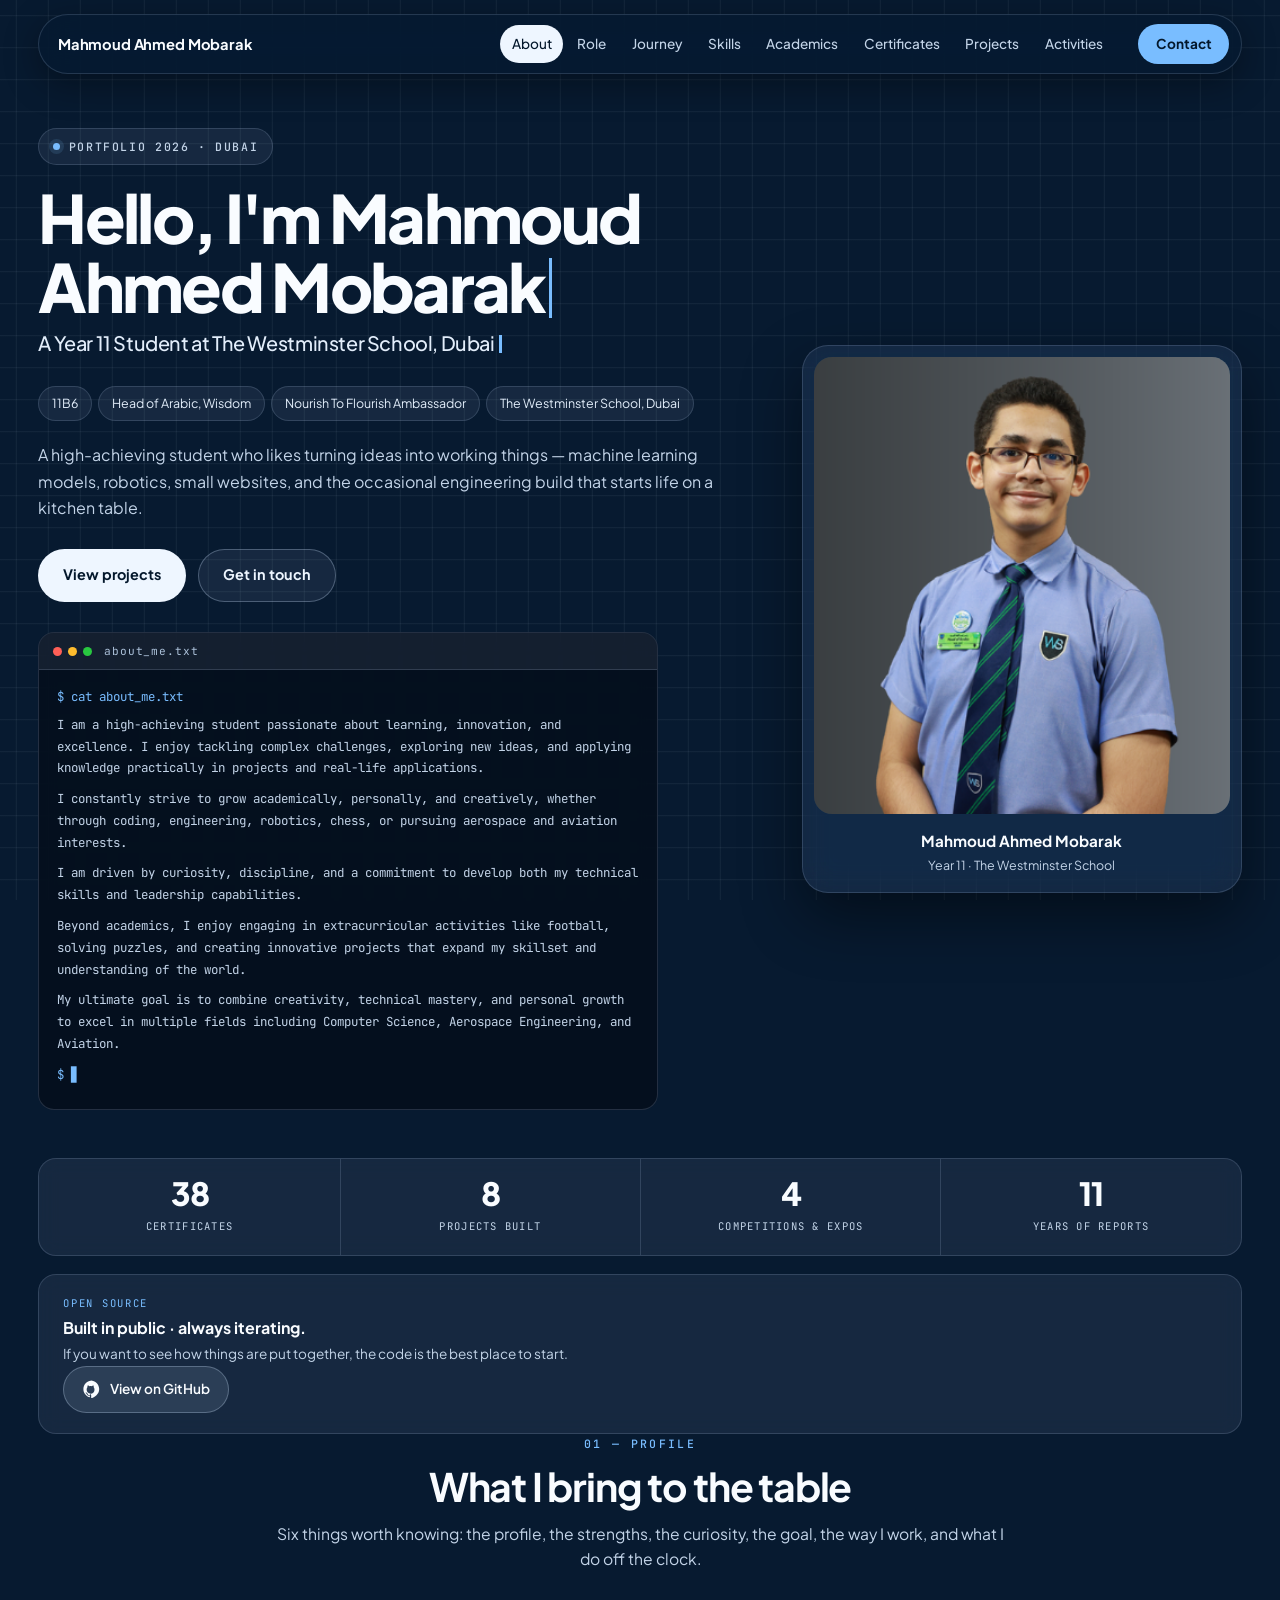
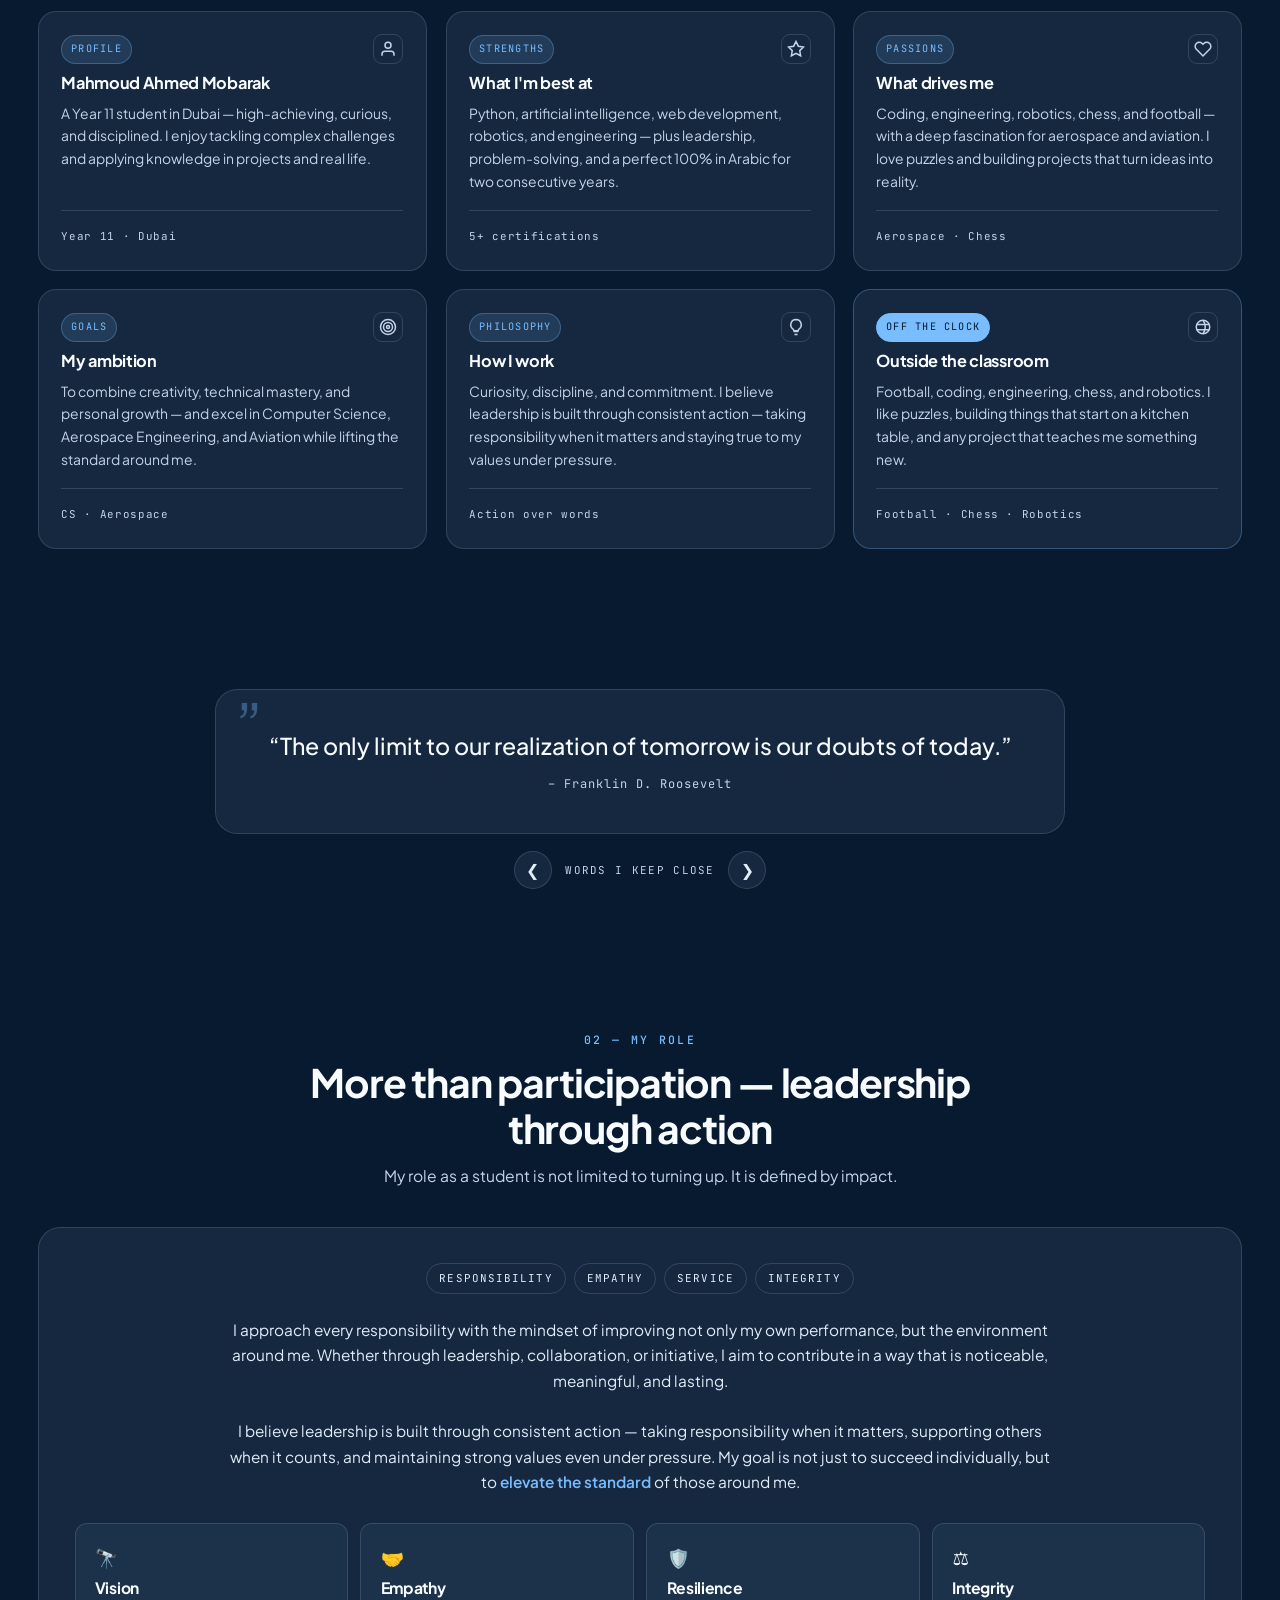
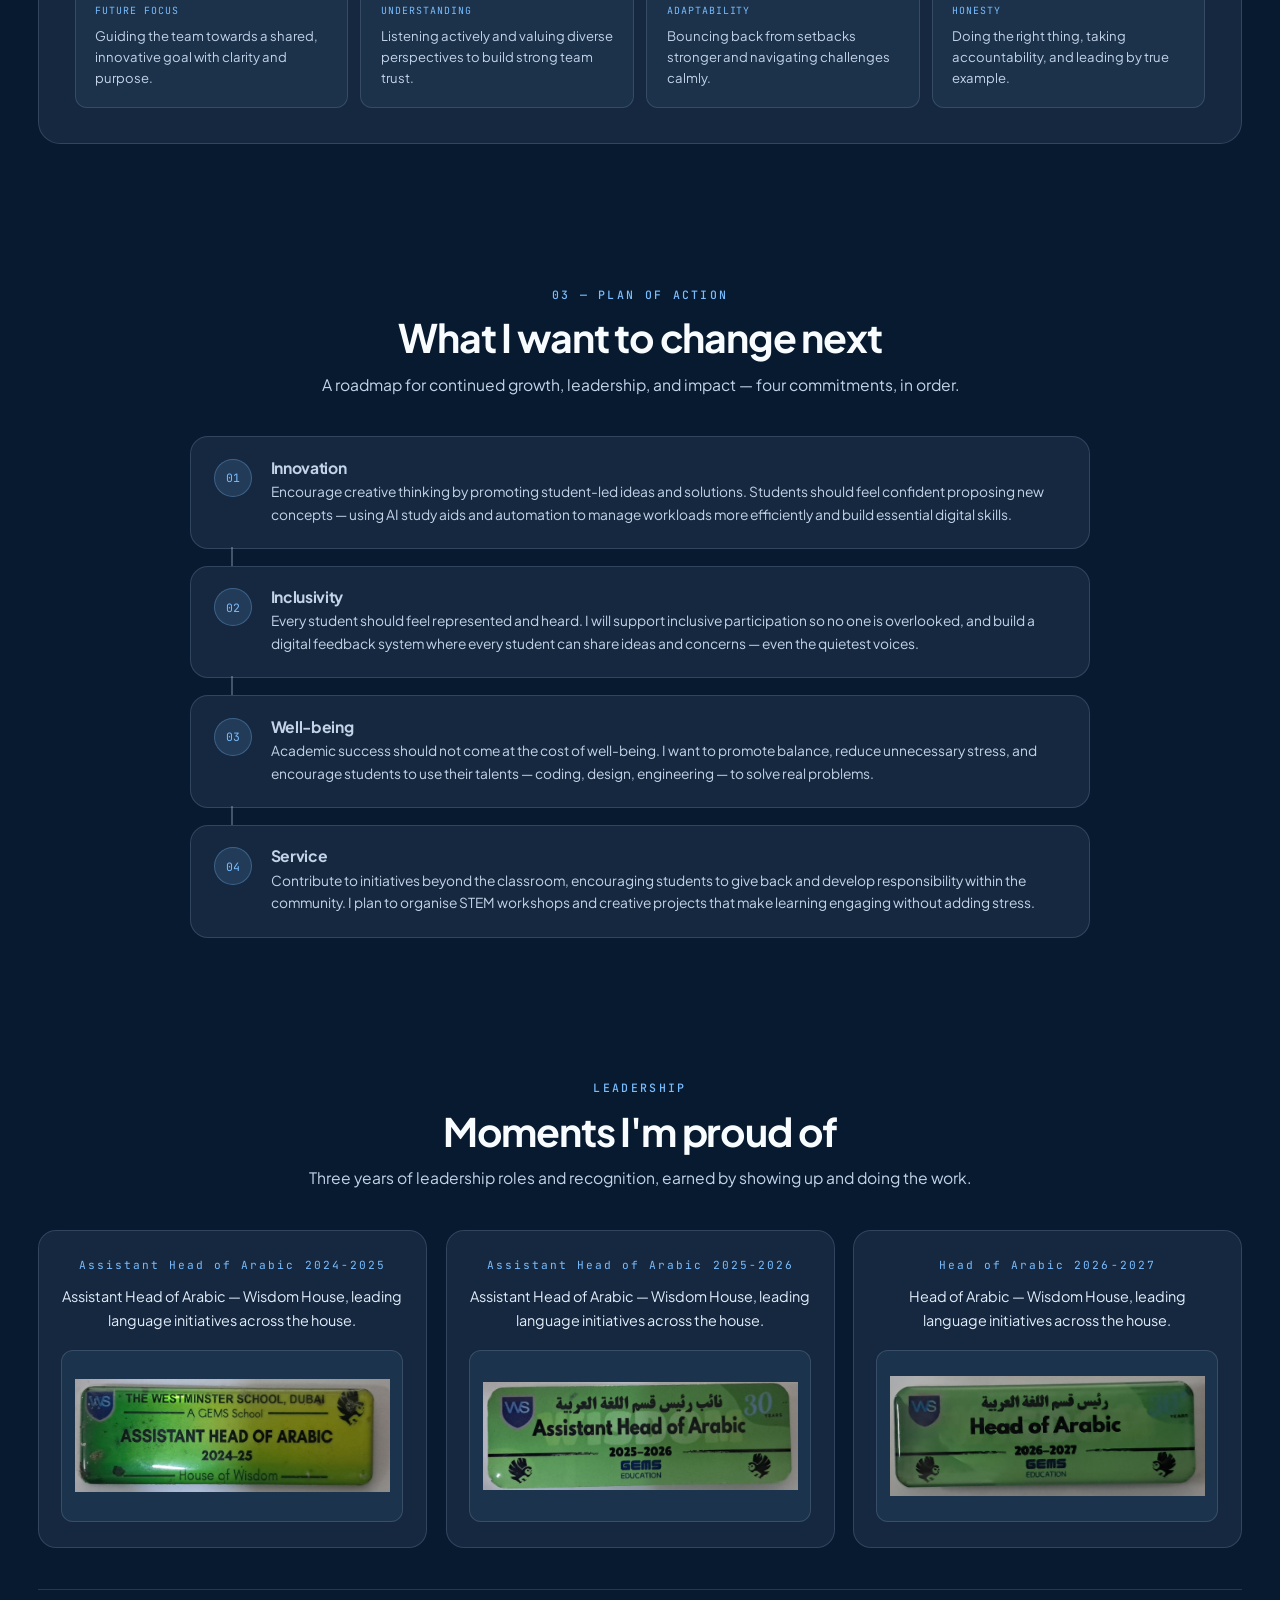
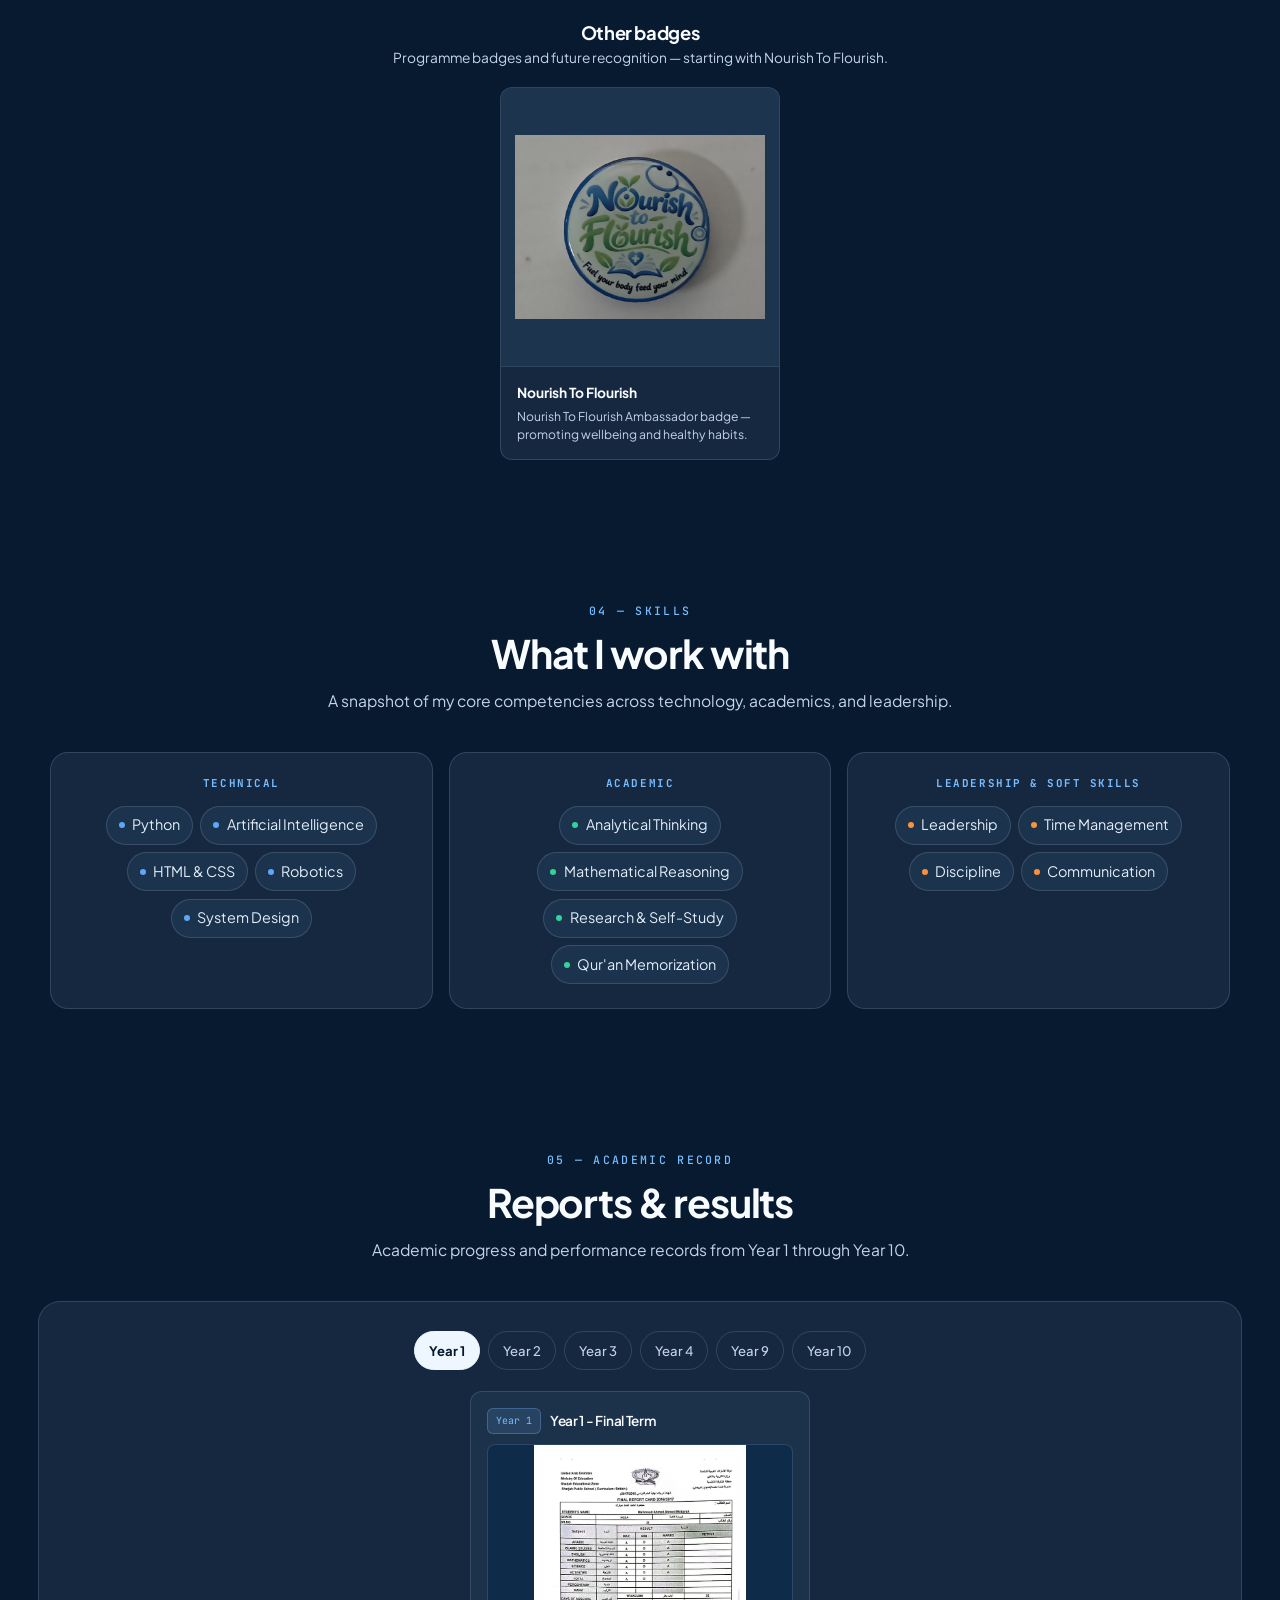
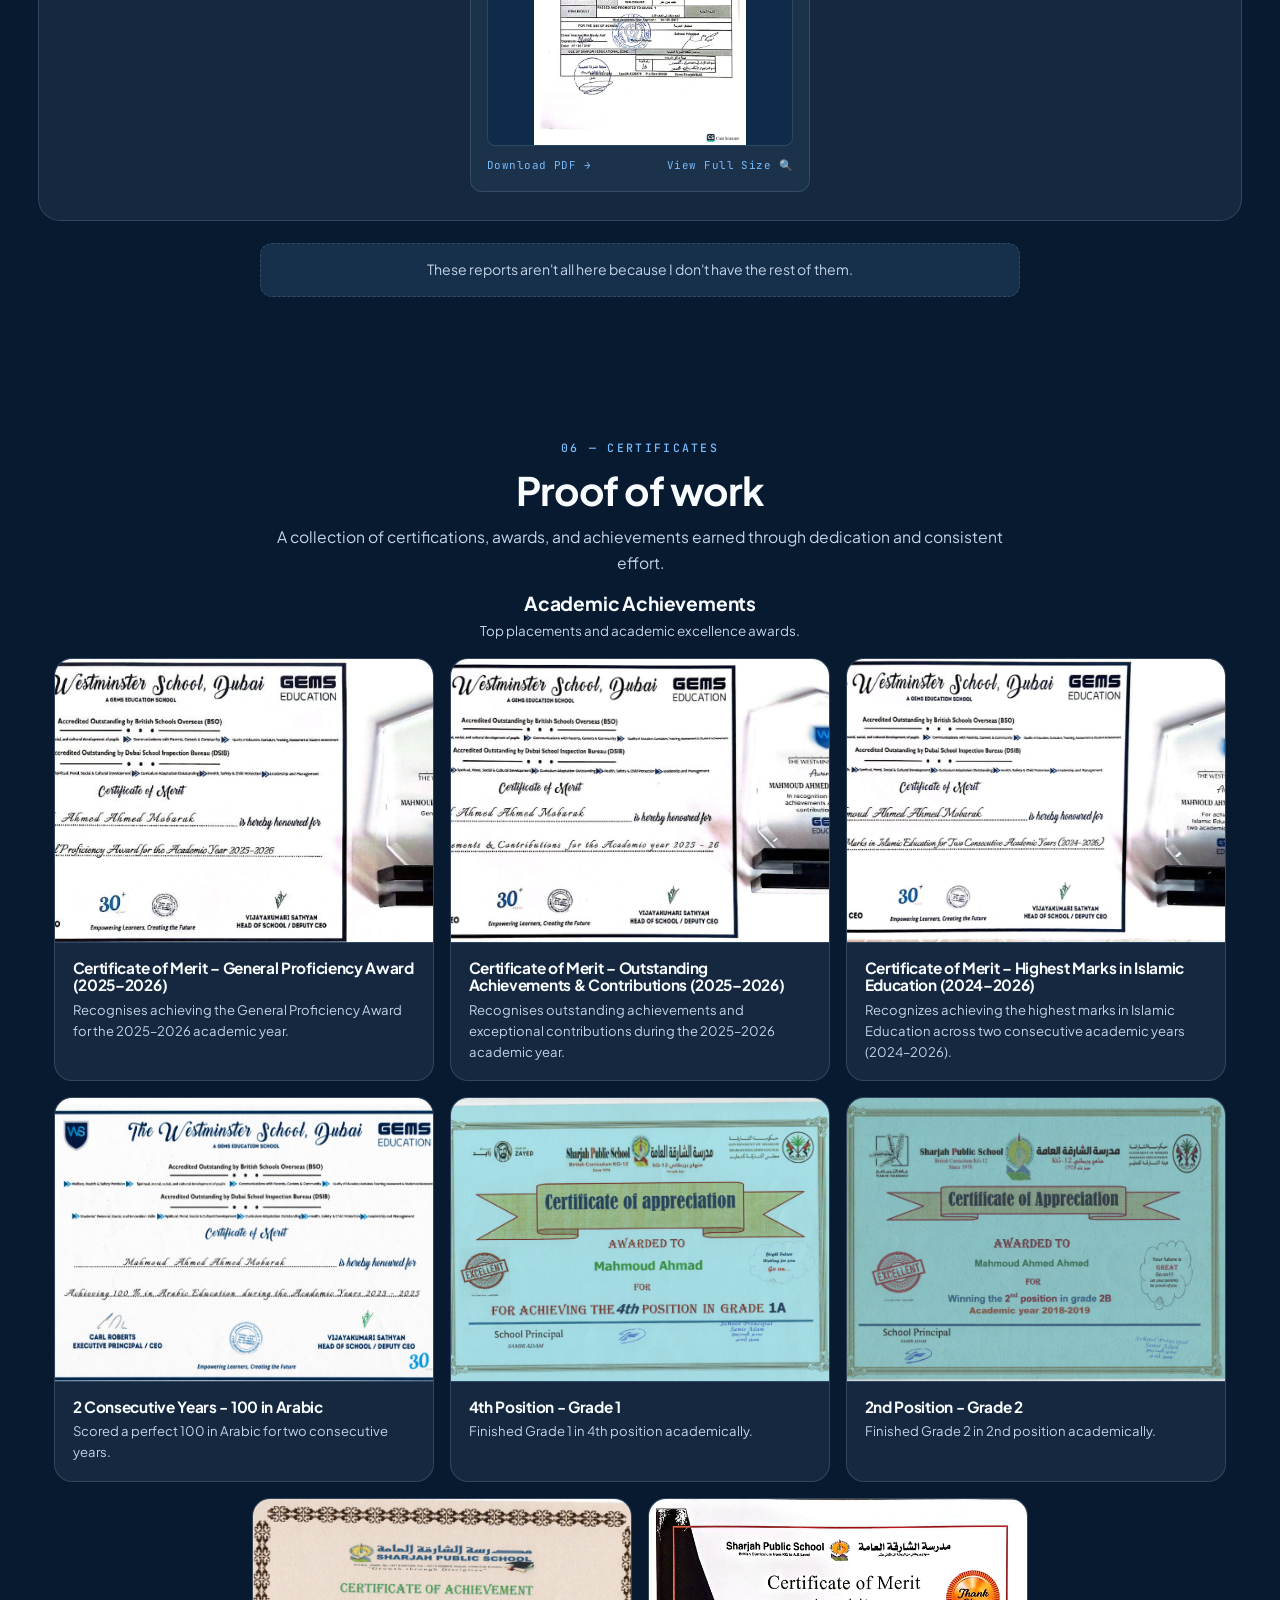
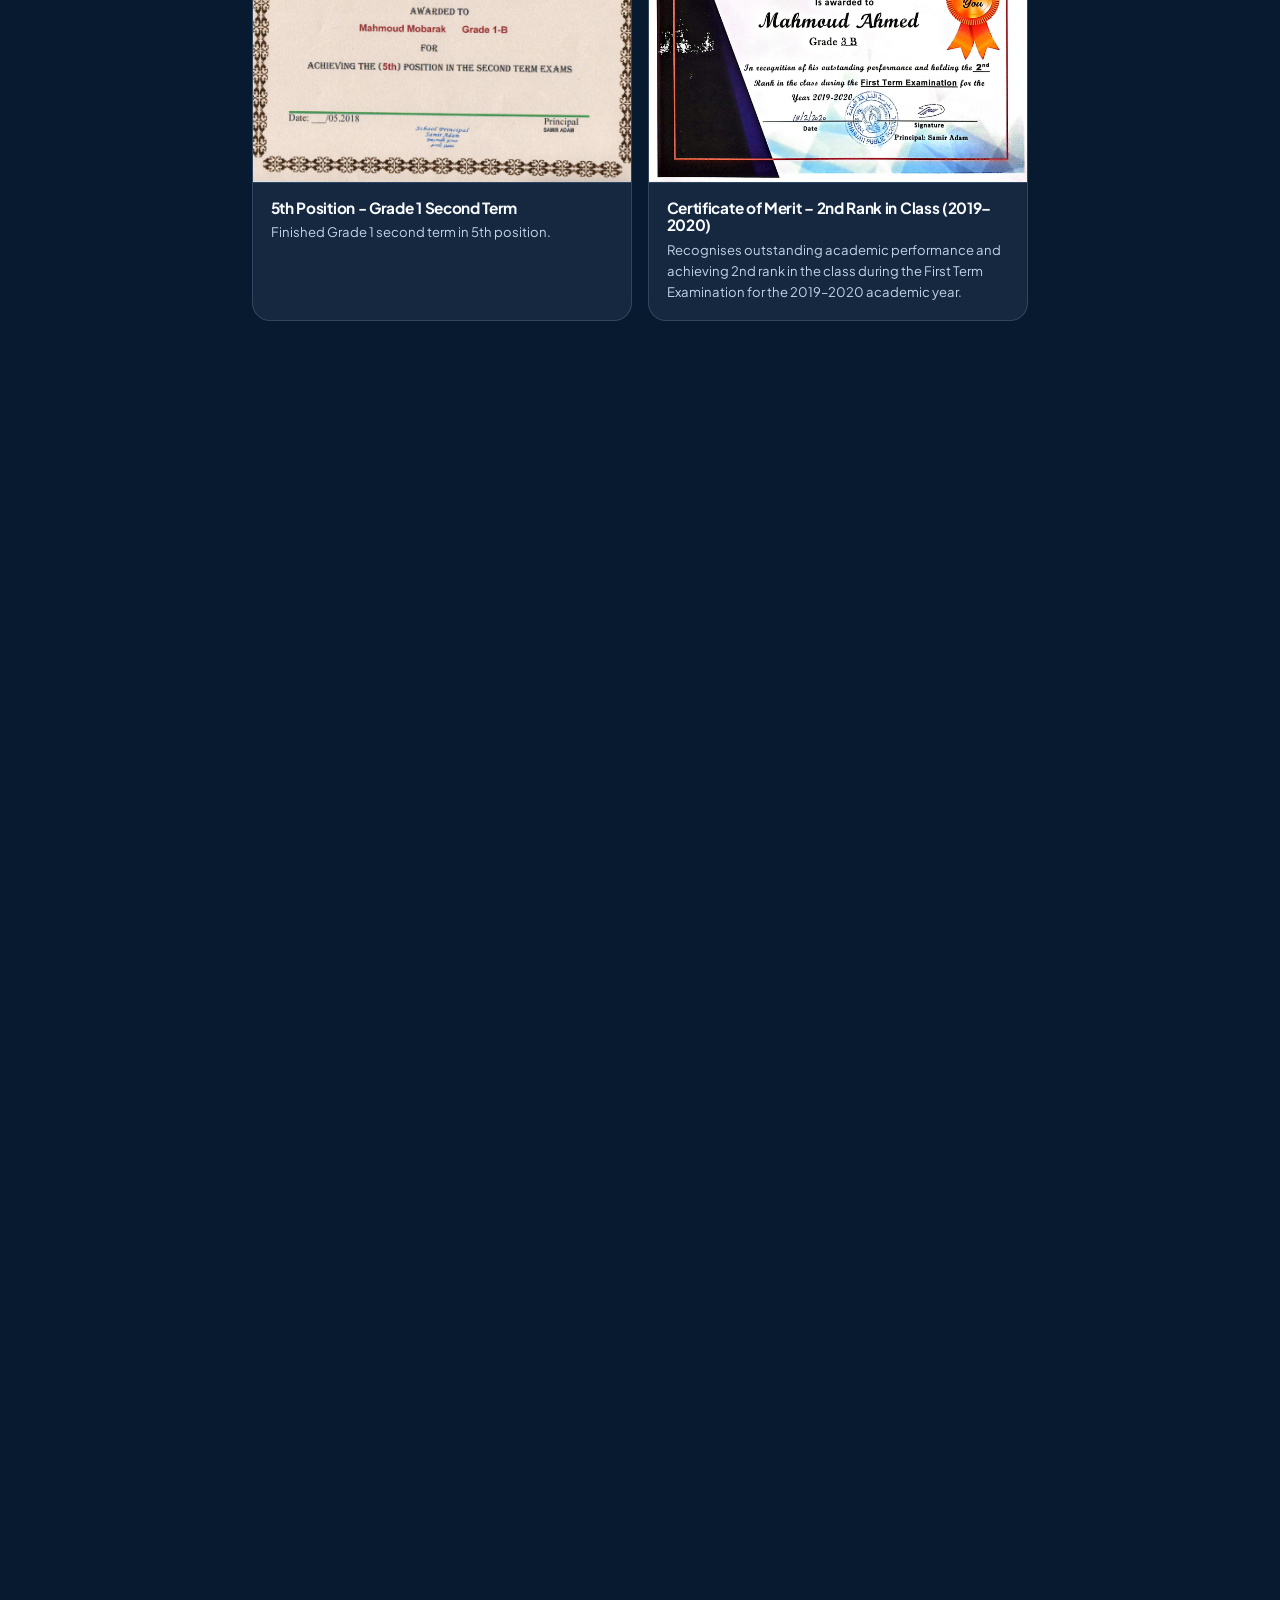
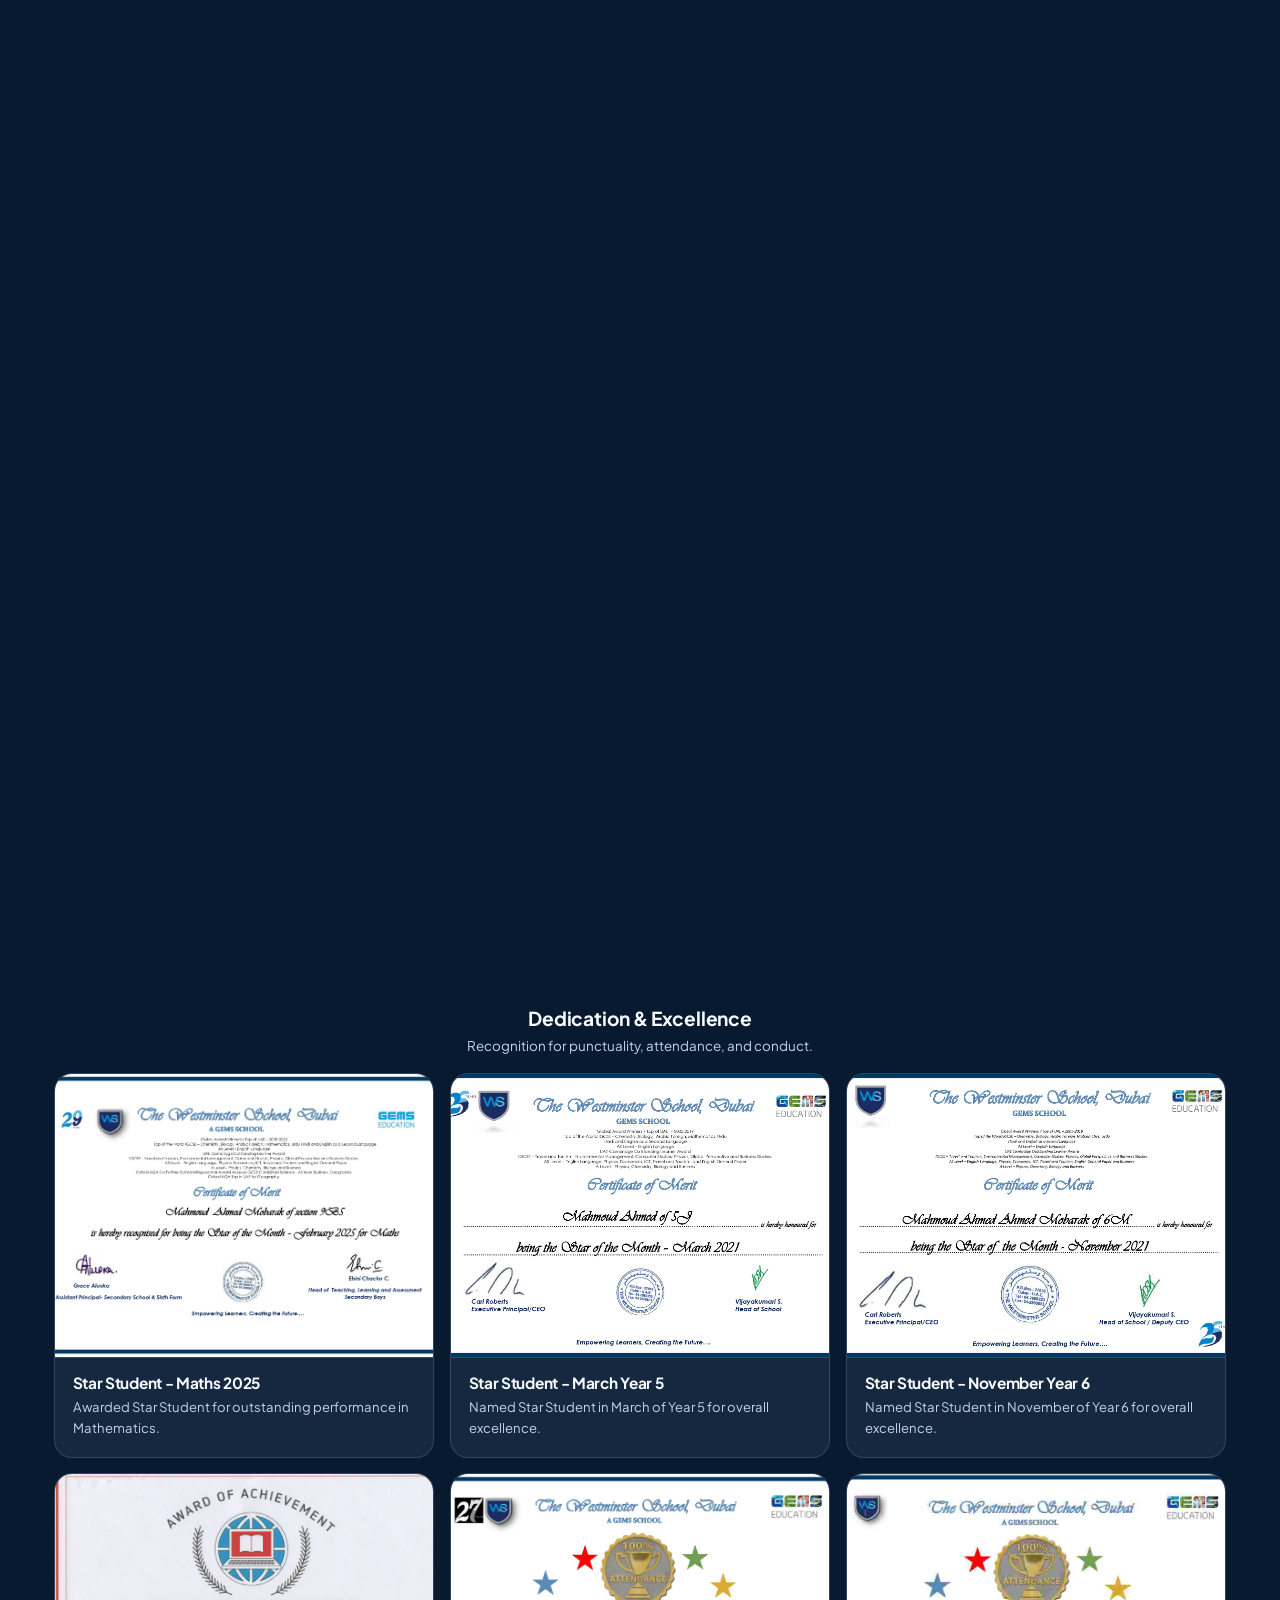
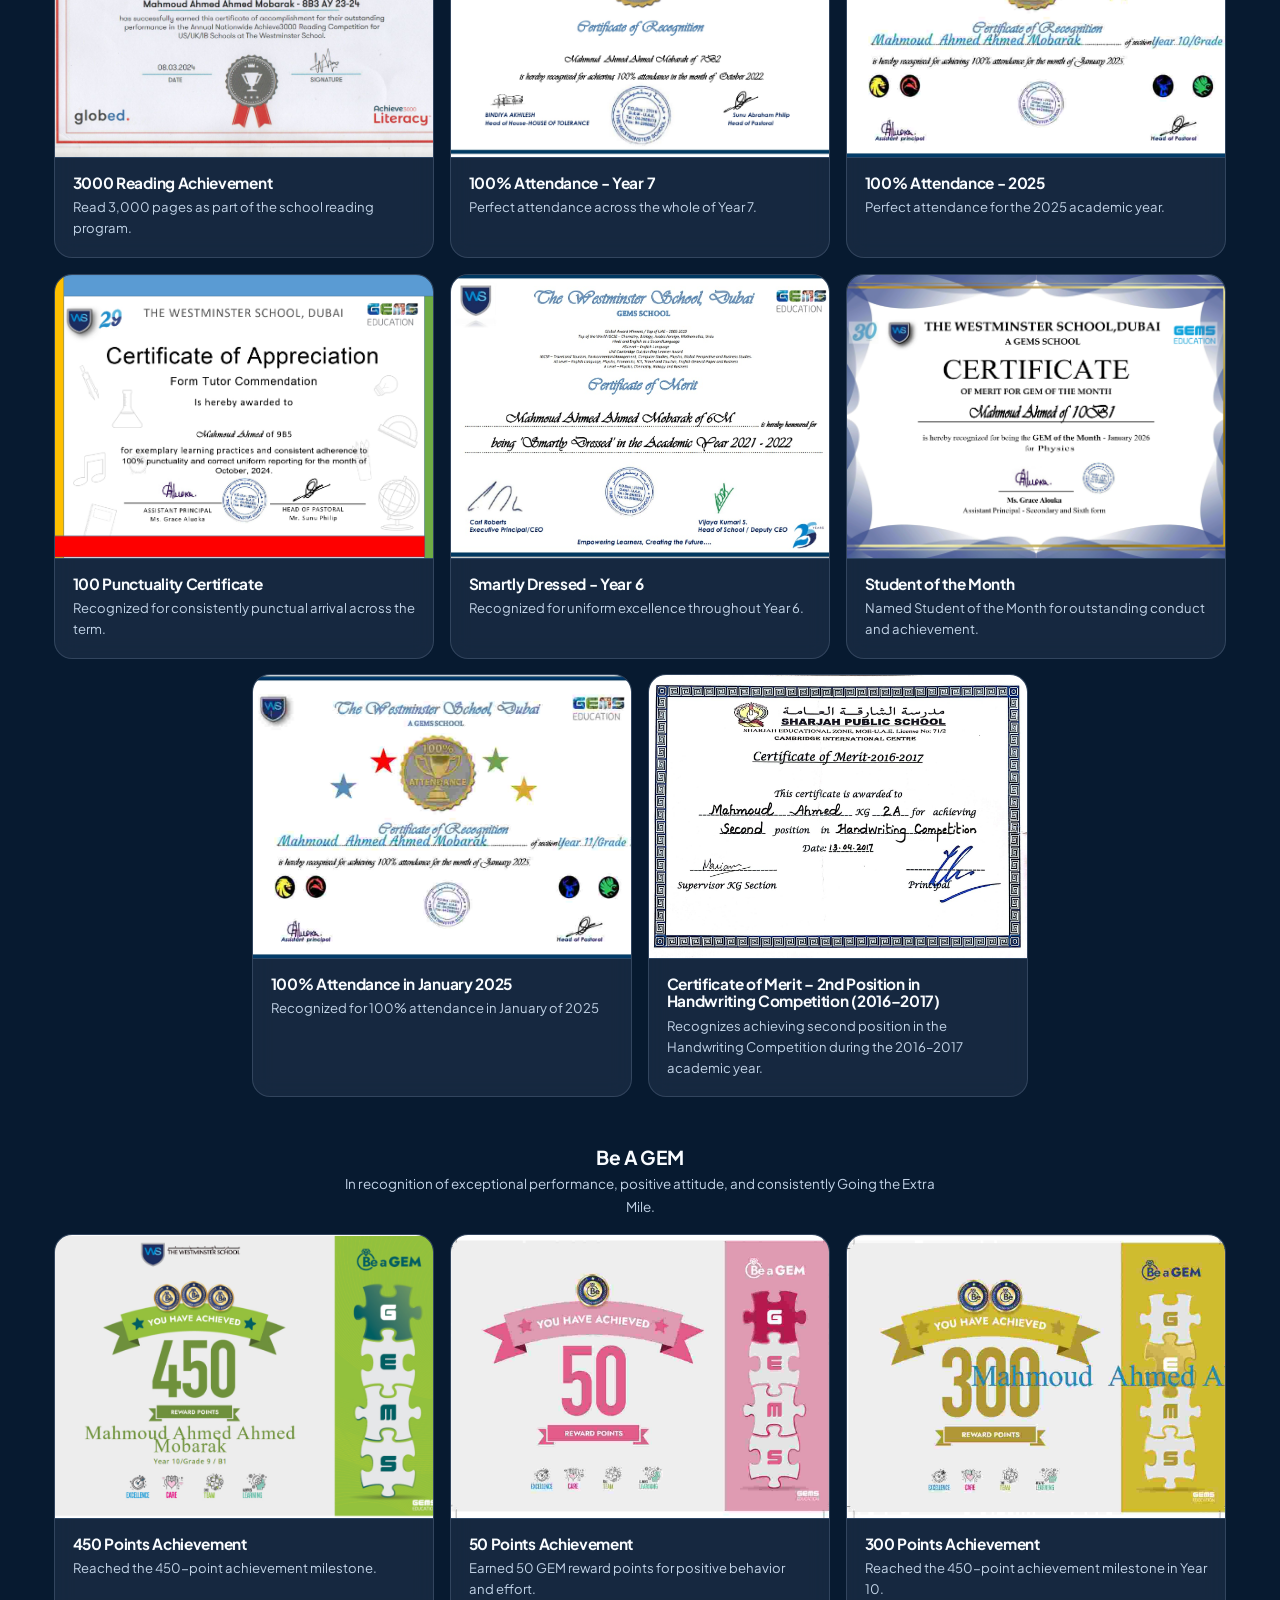
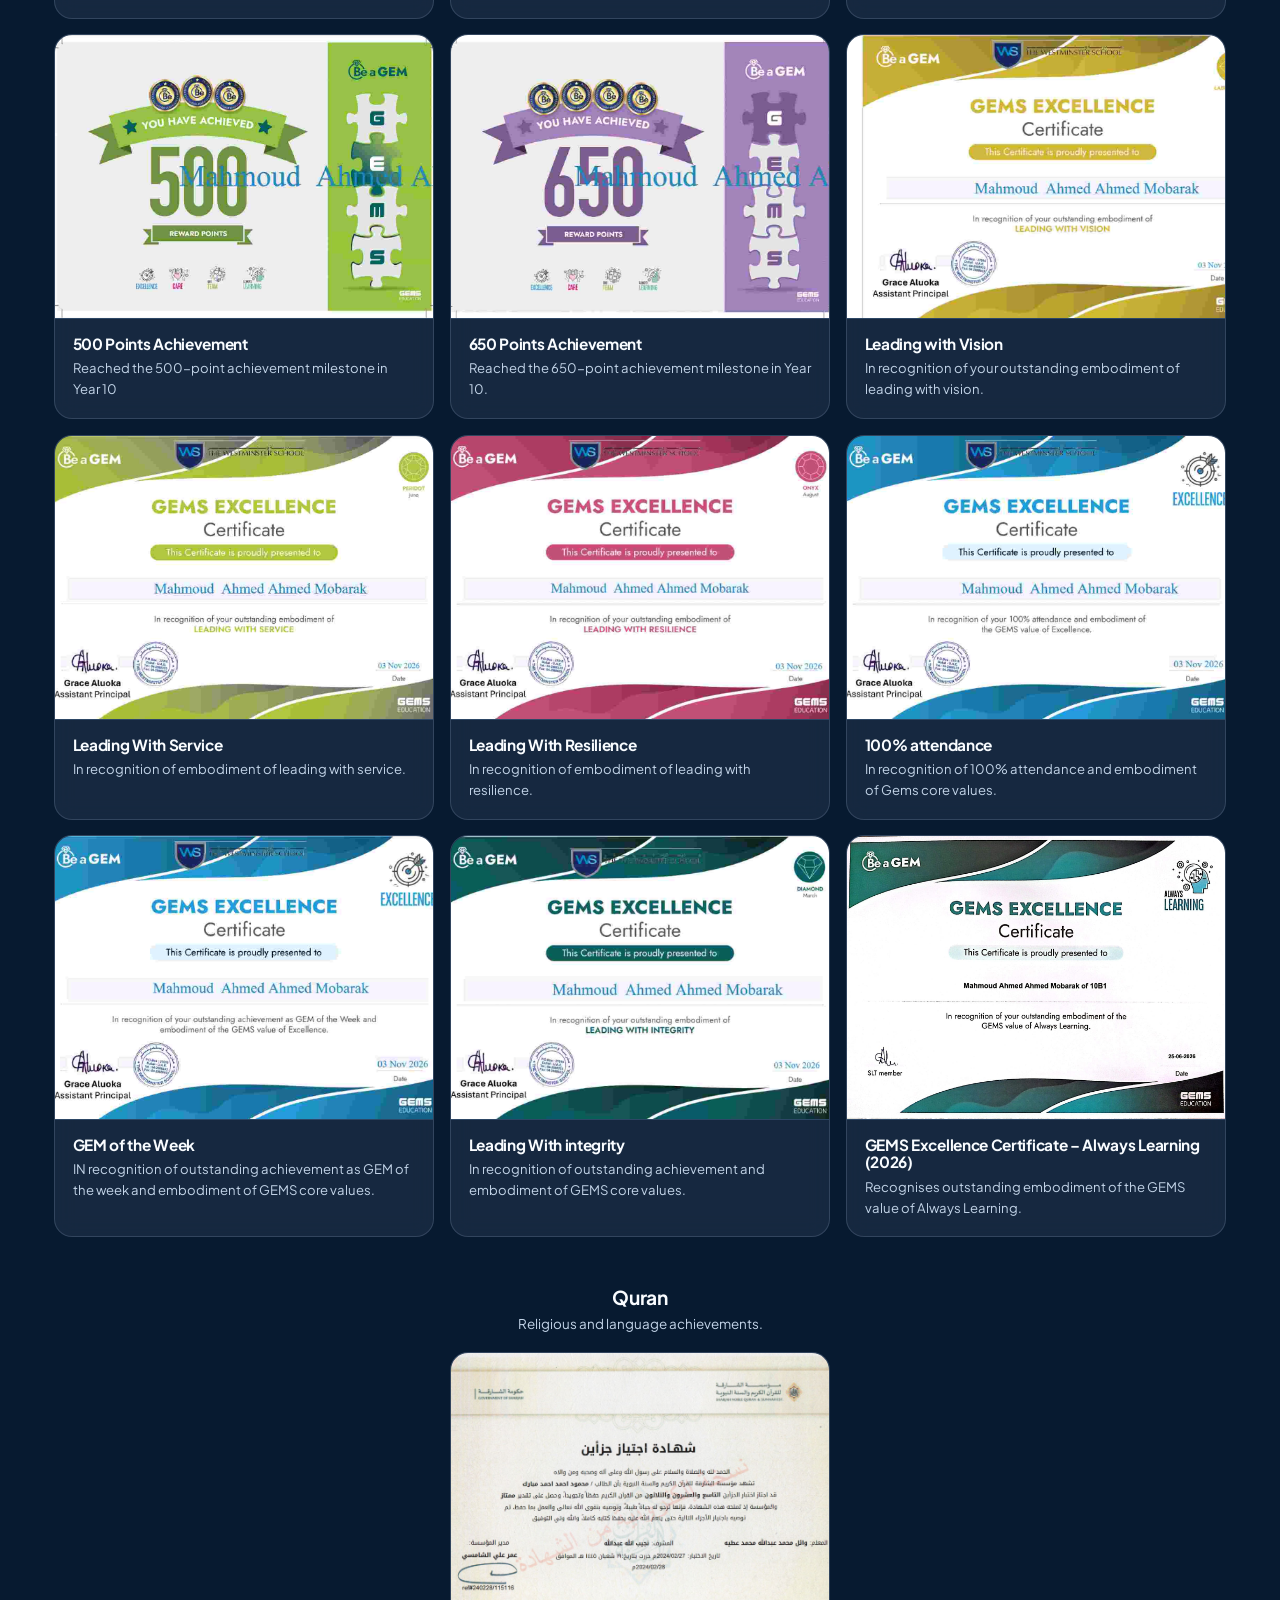
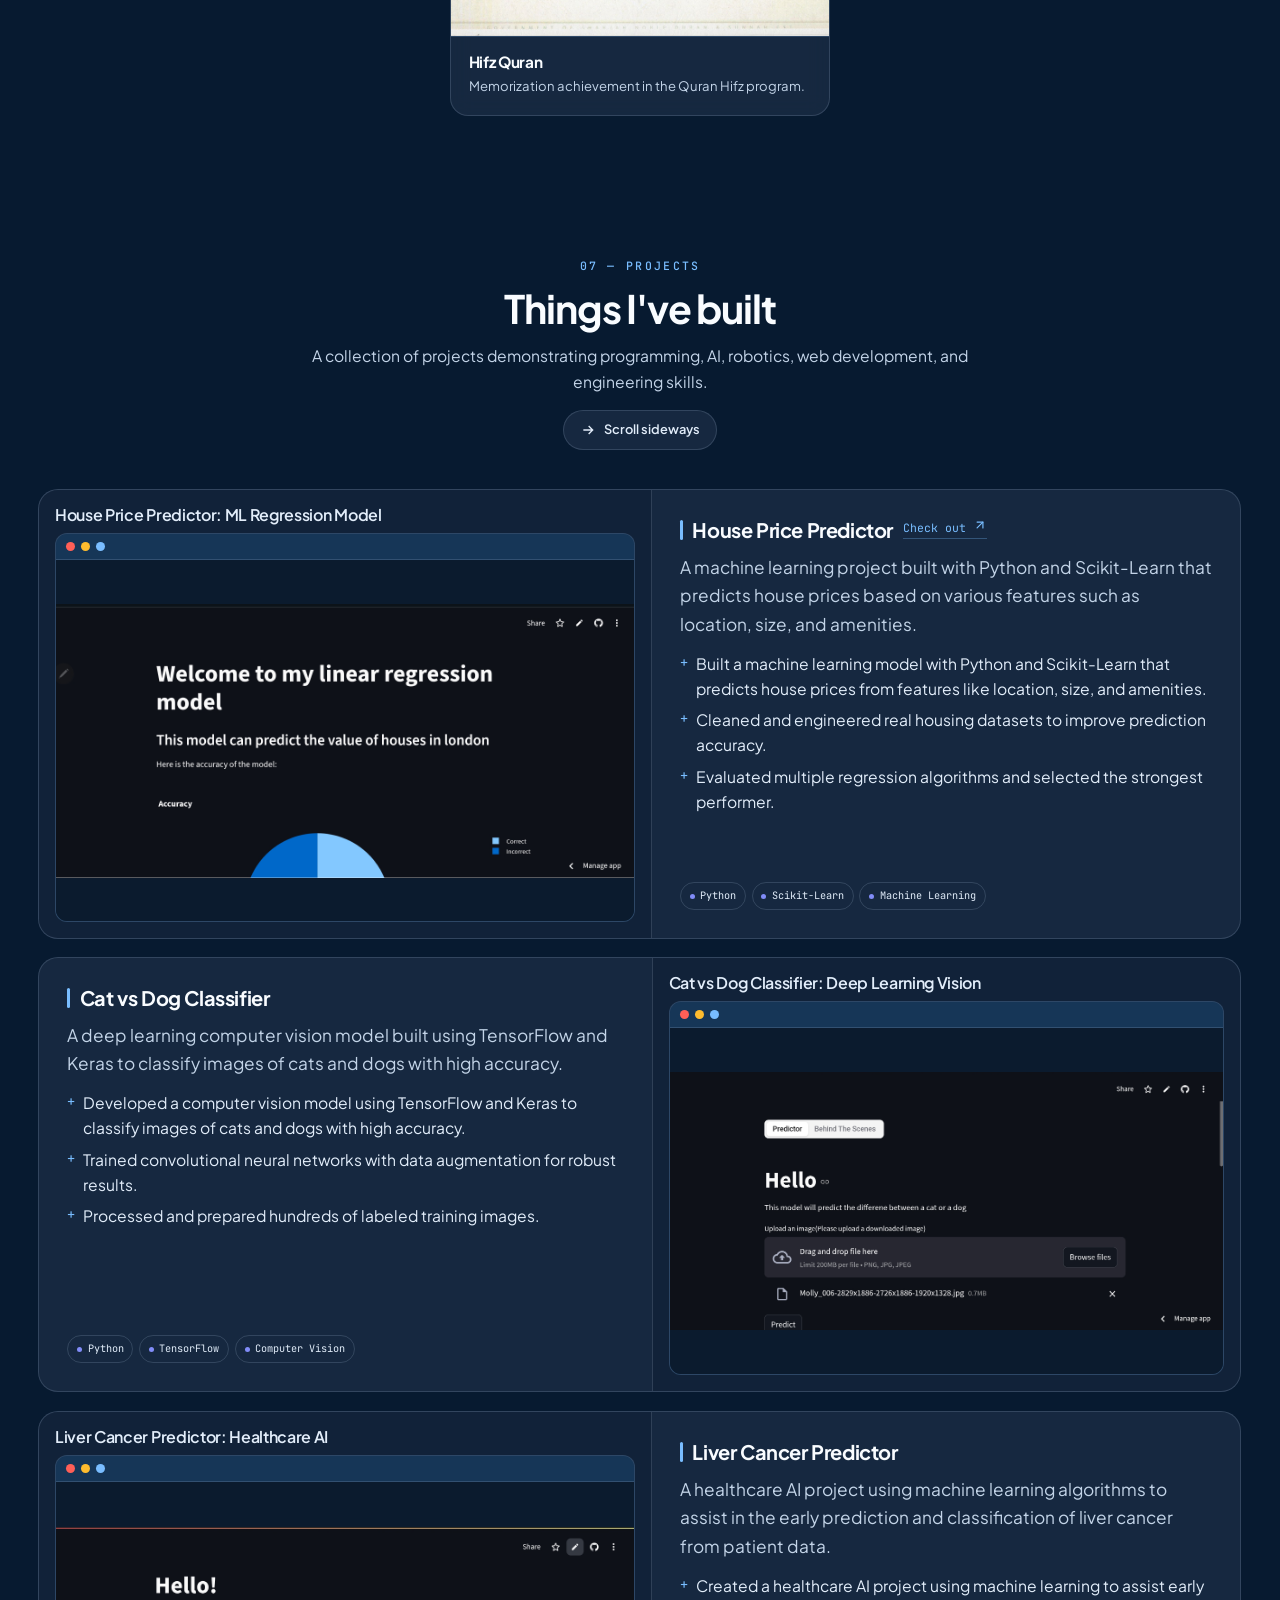
==== index.html @ 65a3301d "Auto update via admin panel" ====
<!DOCTYPE html>
<html lang="en">
<head>
  <meta charset="UTF-8">
  <meta name="viewport" content="width=device-width, initial-scale=1.0">
  <title>Mahmoud Ahmed Mobarak — Student, Builder, Leader</title>
  <meta name="description" content="Portfolio of Mahmoud Ahmed Mobarak — Year 11 student at The Westminster School, Dubai. Projects in AI, robotics and engineering, academic record, certificates and leadership.">
  <meta name="theme-color" content="#071a30">
  <meta name="color-scheme" content="dark">
  <meta property="og:type" content="website">
  <meta property="og:title" content="Mahmoud Ahmed Mobarak — Student, Builder, Leader">
  <meta property="og:description" content="AI, robotics and engineering projects, academic record and leadership — Year 11 at The Westminster School, Dubai.">
  <meta property="og:image" content="Photos/Mahmoud-Mobarak-Photo.png">
  <link rel="icon" href="data:image/svg+xml,%3Csvg xmlns='http://www.w3.org/2000/svg' viewBox='0 0 64 64'%3E%3Crect width='64' height='64' rx='14' fill='%23071a30'/%3E%3Cpath d='M16 46V18h6l10 16 10-16h6v28h-6V29l-10 15-10-15v17z' fill='%2379bdff'/%3E%3C/svg%3E">
  <link rel="preconnect" href="https://fonts.googleapis.com">
  <link rel="preconnect" href="https://fonts.gstatic.com" crossorigin>
  <link href="https://fonts.googleapis.com/css2?family=Plus+Jakarta+Sans:wght@400;500;600;700;800&family=JetBrains+Mono:wght@400;500&display=swap" rel="stylesheet">
  <link rel="stylesheet" href="style.css?v=28">
  <noscript>
    <style>.reveal{opacity:1;transform:none}</style>
  </noscript>
</head>
<body>

<a class="skip-link" href="#about">Skip to content</a>

<!-- NAVBAR -->
<header class="navbar">
  <div class="nav-inner">
    <div class="logo">Mahmoud Ahmed Mobarak</div>

    <nav class="nav-desktop" aria-label="Primary">
      <ul class="nav-links">
        <li><a href="#about">About</a></li>
        <li><a href="#role">Role</a></li>
        <li><a href="#journey">Journey</a></li>
        <li><a href="#skills">Skills</a></li>
        <li><a href="#academic">Academics</a></li>
        <li><a href="#certificates">Certificates</a></li>
        <li><a href="#projects">Projects</a></li>
        <li><a href="#extracurriculars">Activities</a></li>
      </ul>
    </nav>

    <a class="nav-cta" href="#contact">Contact</a>

    <button class="nav-toggle" id="navToggle" type="button" aria-label="Open menu" aria-expanded="false" aria-controls="navMobile">
      <span></span><span></span><span></span>
    </button>
  </div>

  <div class="nav-mobile" id="navMobile" hidden>
    <ul>
      <li><a href="#about">About</a></li>
      <li><a href="#role">My Role</a></li>
      <li><a href="#journey">Journey</a></li>
      <li><a href="#skills">Skills</a></li>
      <li><a href="#academic">Academic Record</a></li>
      <li><a href="#certificates">Certificates</a></li>
      <li><a href="#projects">Projects</a></li>
      <li><a href="#extracurriculars">Activities</a></li>
      <li><a href="#contact">Contact</a></li>
    </ul>
  </div>
</header>

<main class="page-wrapper">

  <!-- ============================================================
       ABOUT / HERO
  ============================================================ -->
  <section class="landing reveal" id="about">
    <div class="landing-hero">
      <div class="landing-text">
        <p class="eyebrow"><span class="live-dot"></span> Portfolio 2026 · Dubai</p>
        <h1>Hello, I'm <span class="typing-text" data-text="Mahmoud Ahmed Mobarak" data-delay="500"></span></h1>
        <h2 class="subtitle typing-text" data-text="A Year 11 Student at The Westminster School, Dubai" data-delay="1800"></h2>

        <div class="landing-titles" id="landingTitles">
      <span class="title-chip">11B6</span>
      <span class="title-chip">Head of Arabic, Wisdom</span>
      <span class="title-chip">Nourish To Flourish Ambassador</span>
      <span class="title-chip">The Westminster School, Dubai</span>
    </div>

        <p class="hero-lead">
          A high-achieving student who likes turning ideas into working things — machine learning models,
          robotics, small websites, and the occasional engineering build that starts life on a kitchen table.
        </p>

        <div class="hero-actions">
          <a class="btn-primary" href="#projects">View projects</a>
          <a class="btn-ghost" href="#contact">Get in touch</a>
        </div>

        <!-- Terminal-style intro (bio text is managed from the admin panel) -->
        <aside class="bash-box">
          <div class="bash-bar">
            <div class="bash-dots">
              <span class="dot red"></span>
              <span class="dot yellow"></span>
              <span class="dot green"></span>
            </div>
            <p class="bash-title">about_me.txt</p>
          </div>
          <div class="bash-body">
            <p class="bash-cmd">$ cat about_me.txt</p>
          
          
          
          
          
          
          
          
          
          
          
          
          
          
          
          
          
          
          
          
          
          
          
          
          
          
          
          
          
          
          
          
          
          
          
          
          
          
          
          
          
          
          
          
          
          
          
          
          
          
          
          
          
          
          
          
          
          
          
          
          
          
          
          
          
          
          
          
          
          
          
          
          
          
          
          
          
          
          
          
          
          
          
          
          
          
          
          
          
          
          
          
          
          <p class="bash-out">I am a high-achieving student passionate about learning, innovation, and excellence. I enjoy tackling complex challenges, exploring new ideas, and applying knowledge practically in projects and real-life applications.</p>
          <p class="bash-out">I constantly strive to grow academically, personally, and creatively, whether through coding, engineering, robotics, chess, or pursuing aerospace and aviation interests.</p>
          <p class="bash-out">I am driven by curiosity, discipline, and a commitment to develop both my technical skills and leadership capabilities.</p>
          <p class="bash-out">Beyond academics, I enjoy engaging in extracurricular activities like football, solving puzzles, and creating innovative projects that expand my skillset and understanding of the world.</p>
          <p class="bash-out">My ultimate goal is to combine creativity, technical mastery, and personal growth to excel in multiple fields including Computer Science, Aerospace Engineering, and Aviation.</p>
          <p class="bash-cmd">$ <span class="bash-cursor">▊</span></p>
          </div>
        </aside>
      </div>

      <div class="landing-visual">
        <div class="portrait-card">
          <div class="landing-image">
            <!-- PHOTO NOTE: Profile photo of Mahmoud on the About/landing page. Local copy: Photos/Mahmoud-Mobarak-Photo.png. Change the src below to swap it. -->
            <img src="Photos/School%20Photo.png" alt="Mahmoud Ahmed Mobarak's photo">
          </div>
          <div class="portrait-caption">
            <span class="portrait-name">Mahmoud Ahmed Mobarak</span>
            <span class="portrait-role">Year 11 · The Westminster School</span>
          </div>
        </div>
      </div>
    </div>

    <div class="hero-stats" id="heroStats">
      <div class="stat">
        <span class="stat-value">38</span>
        <span class="stat-label">Certificates</span>
      </div>
      <div class="stat">
        <span class="stat-value">8</span>
        <span class="stat-label">Projects built</span>
      </div>
      <div class="stat">
        <span class="stat-value">4</span>
        <span class="stat-label">Competitions &amp; expos</span>
      </div>
      <div class="stat">
        <span class="stat-value">11</span>
        <span class="stat-label">Years of reports</span>
      </div>
    
    </div>

    <!-- LIQUID GLASS GITHUB BAND -->
    <div class="glass-hero">
      <div class="glass-hero-glow"></div>
      <div class="glass-hero-surface">
        <div class="glass-hero-copy">
          <p class="glass-hero-tag">Open source</p>
          <p class="glass-hero-title">Built in public &middot; always iterating.</p>
          <p class="glass-hero-sub">If you want to see how things are put together, the code is the best place to start.</p>
        </div>
        <a id="githubBtn" class="glass-github" href="https://github.com/MahmoudMobarak" target="_blank" rel="noopener">
          <svg width="18" height="18" viewBox="0 0 24 24" fill="currentColor" aria-hidden="true">
            <path d="M12 .5C5.7.5.5 5.7.5 12c0 5.1 3.3 9.4 7.9 10.9.6.1.8-.2.8-.5v-1.7c-3.2.7-3.9-1.5-3.9-1.5-.5-1.3-1.3-1.7-1.3-1.7-1.1-.7.1-.7.1-.7 1.4.1 1.9 1.5 1.9 1.5 1 2.6 2.9 1.7 3.5 1.3.1-.7.4-1.2.7-1.4-2.5-.3-5.3-1.3-5.3-5.8 0-1.2.5-2.3 1.2-3.1-.1-.2-.5-1 .1-2 0 0 .5-.2 2.4 1 .5-.1 1-.2 1.5-.2.5 0 1 .1 1.5.2 1.9-1.2 2.4-1.1 2.4-1.1.6 1 .2 1.9.1 2.2.7.8 1.2 1.9 1.2 3.1 0 4.5-2.8 5.5-5.3 5.8.5.4.9 1.1.9 2.3v3.2c0 .2.2.5.7.5C18.3 21.4 21.6 17.1 21.6 12c0-6.3-5.2-11.5-11.5-11.5z"/>
          </svg>
          <span>View on GitHub</span>
        </a>
      </div>
    </div>

    <!-- PROFILE & STRENGTHS -->
    <div class="cards-block reveal">
      <div class="section-head">
        <p class="section-eyebrow">01 — Profile</p>
        <h2 class="cards-title">What I bring to the table</h2>
        <p class="section-sub">Six things worth knowing: the profile, the strengths, the curiosity, the goal, the way I work, and what I do off the clock.</p>
      </div>

      <div class="cards-grid">
        <article class="card">
          <div class="card-header">
            <span class="card-badge">Profile</span>
            <span class="card-icon" aria-hidden="true">
              <svg width="18" height="18" fill="none" stroke="currentColor" stroke-width="2" viewBox="0 0 24 24"><path d="M20 21v-2a4 4 0 00-4-4H8a4 4 0 00-4 4v2"></path><circle cx="12" cy="7" r="4"></circle></svg>
            </span>
          </div>
          <h3 class="card-title">Mahmoud Ahmed Mobarak</h3>
          <p class="card-desc">A Year 11 student in Dubai — high-achieving, curious, and disciplined. I enjoy tackling complex challenges and applying knowledge in projects and real life.</p>
          <div class="card-footer"><span class="card-stat">Year 11 · Dubai</span></div>
        </article>

        <article class="card">
          <div class="card-header">
            <span class="card-badge">Strengths</span>
            <span class="card-icon" aria-hidden="true">
              <svg width="18" height="18" fill="none" stroke="currentColor" stroke-width="2" viewBox="0 0 24 24"><path d="M12 2l3.09 6.26L22 9.27l-5 4.87 1.18 6.88L12 17.77l-6.18 3.25L7 14.14 2 9.27l6.91-1.01L12 2z"></path></svg>
            </span>
          </div>
          <h3 class="card-title">What I'm best at</h3>
          <p class="card-desc">Python, artificial intelligence, web development, robotics, and engineering — plus leadership, problem-solving, and a perfect 100% in Arabic for two consecutive years.</p>
          <div class="card-footer"><span class="card-stat">5+ certifications</span></div>
        </article>

        <article class="card">
          <div class="card-header">
            <span class="card-badge">Passions</span>
            <span class="card-icon" aria-hidden="true">
              <svg width="18" height="18" fill="none" stroke="currentColor" stroke-width="2" viewBox="0 0 24 24"><path d="M20.84 4.61a5.5 5.5 0 00-7.78 0L12 5.67l-1.06-1.06a5.5 5.5 0 00-7.78 7.78l1.06 1.06L12 21.23l7.78-7.78 1.06-1.06a5.5 5.5 0 000-7.78z"></path></svg>
            </span>
          </div>
          <h3 class="card-title">What drives me</h3>
          <p class="card-desc">Coding, engineering, robotics, chess, and football — with a deep fascination for aerospace and aviation. I love puzzles and building projects that turn ideas into reality.</p>
          <div class="card-footer"><span class="card-stat">Aerospace · Chess</span></div>
        </article>

        <article class="card">
          <div class="card-header">
            <span class="card-badge">Goals</span>
            <span class="card-icon" aria-hidden="true">
              <svg width="18" height="18" fill="none" stroke="currentColor" stroke-width="2" viewBox="0 0 24 24"><circle cx="12" cy="12" r="10"></circle><circle cx="12" cy="12" r="6"></circle><circle cx="12" cy="12" r="2"></circle></svg>
            </span>
          </div>
          <h3 class="card-title">My ambition</h3>
          <p class="card-desc">To combine creativity, technical mastery, and personal growth — and excel in Computer Science, Aerospace Engineering, and Aviation while lifting the standard around me.</p>
          <div class="card-footer"><span class="card-stat">CS · Aerospace</span></div>
        </article>

        <article class="card">
          <div class="card-header">
            <span class="card-badge">Philosophy</span>
            <span class="card-icon" aria-hidden="true">
              <svg width="18" height="18" fill="none" stroke="currentColor" stroke-width="2" viewBox="0 0 24 24"><path d="M9 18h6M10 22h4M12 2a7 7 0 00-4 12.7c.6.5 1 1.4 1 2.3h6c0-.9.4-1.8 1-2.3A7 7 0 0012 2z"></path></svg>
            </span>
          </div>
          <h3 class="card-title">How I work</h3>
          <p class="card-desc">Curiosity, discipline, and commitment. I believe leadership is built through consistent action — taking responsibility when it matters and staying true to my values under pressure.</p>
          <div class="card-footer"><span class="card-stat">Action over words</span></div>
        </article>

        <article class="card card--hobbies">
          <div class="card-header">
            <span class="card-badge">Off the clock</span>
            <span class="card-icon" aria-hidden="true">
              <svg width="18" height="18" fill="none" stroke="currentColor" stroke-width="2" viewBox="0 0 24 24"><circle cx="12" cy="12" r="9"></circle><path d="M12 3a15 15 0 010 18M3.6 8.5h16.8M3.6 15.5h16.8"></path></svg>
            </span>
          </div>
          <h3 class="card-title">Outside the classroom</h3>
          <p class="card-desc">Football, coding, engineering, chess, and robotics. I like puzzles, building things that start on a kitchen table, and any project that teaches me something new.</p>
          <div class="card-footer"><span class="card-stat">Football · Chess · Robotics</span></div>
        </article>
      </div>
    </div>
  </section>

  <!-- QUOTE -->
  <section class="quotes-section reveal" id="quotes">
    <div class="quote-bubble">
      <span class="quote-mark" aria-hidden="true">”</span>
      <p class="quote-text">“The only limit to our realization of tomorrow is our doubts of today.”</p>
      <p class="quote-author">– Franklin D. Roosevelt</p>
    </div>
    <div class="quote-controls">
      <button class="prev" aria-label="Previous quote">&#10094;</button>
      <span class="quote-label">Words I keep close</span>
      <button class="next" aria-label="Next quote">&#10095;</button>
    </div>
  </section>

  <!-- ============================================================
       MY ROLE
  ============================================================ -->
  <section class="role-hero reveal" id="role">
    <div class="section-head">
      <p class="section-eyebrow">02 — My role</p>
      <h2 class="section-title">More than participation — leadership through action</h2>
      <p class="section-sub">My role as a student is not limited to turning up. It is defined by impact.</p>
    </div>

    <div class="role-panel">
      <div class="role-panel-glow" aria-hidden="true"></div>

      <div class="values-strip">
        <span class="value-pill">Responsibility</span>
        <span class="value-pill">Empathy</span>
        <span class="value-pill">Service</span>
        <span class="value-pill">Integrity</span>
      </div>

      <p class="role-window-text">
        I approach every responsibility with the mindset of improving not only my own performance,
        but the environment around me. Whether through leadership, collaboration, or initiative,
        I aim to contribute in a way that is noticeable, meaningful, and lasting.
        <br><br>
        I believe leadership is built through consistent action — taking responsibility when it matters,
        supporting others when it counts, and maintaining strong values even under pressure.
        My goal is not just to succeed individually, but to <strong>elevate the standard</strong> of those around me.
      </p>

      <div class="principle-grid">
        <div class="principle-card">
          <span class="principle-icon" aria-hidden="true">🔭</span>
          <h3>Vision</h3>
          <span class="principle-label">Future focus</span>
          <p>Guiding the team towards a shared, innovative goal with clarity and purpose.</p>
        </div>
        <div class="principle-card">
          <span class="principle-icon" aria-hidden="true">🤝</span>
          <h3>Empathy</h3>
          <span class="principle-label">Understanding</span>
          <p>Listening actively and valuing diverse perspectives to build strong team trust.</p>
        </div>
        <div class="principle-card">
          <span class="principle-icon" aria-hidden="true">🛡️</span>
          <h3>Resilience</h3>
          <span class="principle-label">Adaptability</span>
          <p>Bouncing back from setbacks stronger and navigating challenges calmly.</p>
        </div>
        <div class="principle-card">
          <span class="principle-icon" aria-hidden="true">⚖️</span>
          <h3>Integrity</h3>
          <span class="principle-label">Honesty</span>
          <p>Doing the right thing, taking accountability, and leading by true example.</p>
        </div>
      </div>
    </div>
  </section>

  <!-- ============================================================
       JOURNEY / PLAN OF ACTION
  ============================================================ -->
  <section class="journey reveal" id="journey">
    <div class="section-head">
      <p class="section-eyebrow">03 — Plan of action</p>
      <h2 class="section-title">What I want to change next</h2>
      <p class="section-sub">A roadmap for continued growth, leadership, and impact — four commitments, in order.</p>
    </div>

    <div class="timeline">
      <div class="timeline-item">
        <div class="timeline-node">01</div>
        <div class="timeline-card">
          <h4 class="timeline-title">Innovation</h4>
          <p>Encourage creative thinking by promoting student-led ideas and solutions. Students should feel confident proposing new concepts — using AI study aids and automation to manage workloads more efficiently and build essential digital skills.</p>
        </div>
      </div>
      <div class="timeline-item">
        <div class="timeline-node">02</div>
        <div class="timeline-card">
          <h4 class="timeline-title">Inclusivity</h4>
          <p>Every student should feel represented and heard. I will support inclusive participation so no one is overlooked, and build a digital feedback system where every student can share ideas and concerns — even the quietest voices.</p>
        </div>
      </div>
      <div class="timeline-item">
        <div class="timeline-node">03</div>
        <div class="timeline-card">
          <h4 class="timeline-title">Well-being</h4>
          <p>Academic success should not come at the cost of well-being. I want to promote balance, reduce unnecessary stress, and encourage students to use their talents — coding, design, engineering — to solve real problems.</p>
        </div>
      </div>
      <div class="timeline-item">
        <div class="timeline-node">04</div>
        <div class="timeline-card">
          <h4 class="timeline-title">Service</h4>
          <p>Contribute to initiatives beyond the classroom, encouraging students to give back and develop responsibility within the community. I plan to organise STEM workshops and creative projects that make learning engaging without adding stress.</p>
        </div>
      </div>
    </div>
  </section>

  <!-- ============================================================
       SKILLS
  ============================================================ -->
  <section class="leadership reveal" id="leadership">
    <div class="section-head section-head--center">
      <p class="section-eyebrow">Leadership</p>
      <h2 class="section-title">Moments I'm proud of</h2>
      <p class="academics-intro">Three years of leadership roles and recognition, earned by showing up and doing the work.</p>
    </div>
    <div class="leadership-grid">
      <div class="leadership-card">
        <div class="leadership-badge-year">Assistant Head of Arabic 2024-2025</div>
        <p class="leadership-badge-desc">Assistant Head of Arabic — Wisdom House, leading language initiatives across the house.</p>
        <div class="leadership-badge-img-wrap">
          <img src="Photos/Leadership/WhatsApp%20Image%202026-11-04%20at%207.11.35%20PM%20(2).jpeg" alt="Assistant Head of Arabic — Wisdom House, leading language initiatives across the house." loading="lazy">
        </div>
      </div>
      <div class="leadership-card">
        <div class="leadership-badge-year">Assistant Head of Arabic 2025-2026</div>
        <p class="leadership-badge-desc">Assistant Head of Arabic — Wisdom House, leading language initiatives across the house.</p>
        <div class="leadership-badge-img-wrap">
          <img src="Photos/Leadership/WhatsApp%20Image%202026-11-04%20at%207.11.35%20PM%20(1).jpeg" alt="Assistant Head of Arabic — Wisdom House, leading language initiatives across the house." loading="lazy">
        </div>
      </div>
      <div class="leadership-card">
        <div class="leadership-badge-year">Head of Arabic 2026-2027</div>
        <p class="leadership-badge-desc">Head of Arabic — Wisdom House, leading language initiatives across the house.</p>
        <div class="leadership-badge-img-wrap">
          <img src="Photos/Leadership/WhatsApp%20Image%202026-11-04%20at%207.11.35%20PM.jpeg" alt="Head of Arabic — Wisdom House, leading language initiatives across the house." loading="lazy">
        </div>
      </div>
    </div>
    <div class="other-badges" id="otherBadges">
      <div class="other-badges-head">
        <h3 class="other-badges-title">Other badges</h3>
        <p class="other-badges-sub">Programme badges and future recognition — starting with Nourish To Flourish.</p>
      </div>
      <div class="other-badges-grid">
        <figure class="other-badge-card">
          <img src="Photos/Leadership/WhatsApp%20Image%202026-11-04%20at%207.11.34%20PM.jpeg" alt="Nourish To Flourish" loading="lazy">
          <figcaption>
            <strong>Nourish To Flourish</strong>
            <span>Nourish To Flourish Ambassador badge — promoting wellbeing and healthy habits.</span>
          </figcaption>
        </figure>
    </div>
    </div>
  </section>

  <section id="skills" class="skills reveal">
    <div class="section-head section-head--center">
      <p class="section-eyebrow">04 — Skills</p>
      <h2 class="section-title">What I work with</h2>
      <p class="academics-intro">A snapshot of my core competencies across technology, academics, and leadership.</p>
    </div>

    <div class="skills-showcase">
    <div class="skills-category">
      <h3 class="skills-category-title">Technical</h3>
      <div class="skills-row">
        <div class="skill-chip"><span class="skill-dot" style="background:#60a5fa"></span>Python</div>
        <div class="skill-chip"><span class="skill-dot" style="background:#60a5fa"></span>Artificial Intelligence</div>
        <div class="skill-chip"><span class="skill-dot" style="background:#60a5fa"></span>HTML &amp; CSS</div>
        <div class="skill-chip"><span class="skill-dot" style="background:#60a5fa"></span>Robotics</div>
        <div class="skill-chip"><span class="skill-dot" style="background:#60a5fa"></span>System Design</div>
      </div>
    </div>

    <div class="skills-category">
      <h3 class="skills-category-title">Academic</h3>
      <div class="skills-row">
        <div class="skill-chip"><span class="skill-dot" style="background:#34d399"></span>Analytical Thinking</div>
        <div class="skill-chip"><span class="skill-dot" style="background:#34d399"></span>Mathematical Reasoning</div>
        <div class="skill-chip"><span class="skill-dot" style="background:#34d399"></span>Research &amp; Self-Study</div>
        <div class="skill-chip"><span class="skill-dot" style="background:#34d399"></span>Qur'an Memorization</div>
      </div>
    </div>

    <div class="skills-category">
      <h3 class="skills-category-title">Leadership &amp; Soft Skills</h3>
      <div class="skills-row">
        <div class="skill-chip"><span class="skill-dot" style="background:#fb923c"></span>Leadership</div>
        <div class="skill-chip"><span class="skill-dot" style="background:#fb923c"></span>Time Management</div>
        <div class="skill-chip"><span class="skill-dot" style="background:#fb923c"></span>Discipline</div>
        <div class="skill-chip"><span class="skill-dot" style="background:#fb923c"></span>Communication</div>
      </div>
    </div>

    </div>
  </section>

  <!-- ============================================================
       ACADEMIC RECORD
  ============================================================ -->
  <section id="academic" class="academic reveal">
    <div class="section-head section-head--center">
      <p class="section-eyebrow">05 — Academic record</p>
      <h2 class="section-title">Reports &amp; results</h2>
      <p class="academics-intro">Academic progress and performance records from Year 1 through Year 10.</p>
    </div>

    <div class="academic-box">
      <div class="year-tabs">
        <button class="year-tab active" data-year="1">Year 1</button>
        <button class="year-tab" data-year="2">Year 2</button>
        <button class="year-tab" data-year="3">Year 3</button>
        <button class="year-tab" data-year="4">Year 4</button>
        <button class="year-tab" data-year="9">Year 9</button>
        <button class="year-tab" data-year="10">Year 10</button>
      </div>

      <div class="report-cards-container">
      <!-- Year 1 -->
      <div class="report-card" data-year="1">
        <div class="report-card-head">
          <span class="report-year-badge">Year 1</span>
          <h2>Year 1 - Final Term</h2>
        </div>
        <div class="report-images">
          <img src="Report%20Cards/Photos/Final%20term%20year%201%20report%20card.jpg" alt="Year 1 - Final Term">
        </div>
        <div class="pdf-link">
          <a href="Report%20Cards/PDF/Final%20term%20year%201%20report%20card.pdf" target="_blank">Download PDF &rarr;</a>
          <button type="button" class="report-zoom-btn">View Full Size &#128269;</button>
        </div>
      </div>
      <!-- Year 2 -->
      <div class="report-card" data-year="2">
        <div class="report-card-head">
          <span class="report-year-badge">Year 2</span>
          <h2>Year 2 - First Term</h2>
        </div>
        <div class="report-images">
          <img src="Report%20Cards/Photos/First%20term%20Year%202%20report%20card.jpg" alt="Year 2 - First Term">
        </div>
        <div class="pdf-link">
          <a href="Report%20Cards/PDF/First%20term%20Year%202%20report%20card.pdf" target="_blank">Download PDF &rarr;</a>
          <button type="button" class="report-zoom-btn">View Full Size &#128269;</button>
        </div>
      </div>
      <!-- Year 2 -->
      <div class="report-card" data-year="2">
        <div class="report-card-head">
          <span class="report-year-badge">Year 2</span>
          <h2>Year 2 - Second Term</h2>
        </div>
        <div class="report-images">
          <img src="Report%20Cards/Photos/Second%20term%20year%202%20report%20card.jpg" alt="Year 2 - Second Term">
        </div>
        <div class="pdf-link">
          <a href="Report%20Cards/PDF/Second%20term%20year%202%20report%20card.pdf" target="_blank">Download PDF &rarr;</a>
          <button type="button" class="report-zoom-btn">View Full Size &#128269;</button>
        </div>
      </div>
      <!-- Year 2 -->
      <div class="report-card" data-year="2">
        <div class="report-card-head">
          <span class="report-year-badge">Year 2</span>
          <h2>Year 2 - Final Term</h2>
        </div>
        <div class="report-images">
          <img src="Report%20Cards/Photos/Final%20Term%20year%202%20report%20card.jpg" alt="Year 2 - Final Term">
        </div>
        <div class="pdf-link">
          <a href="Report%20Cards/PDF/Final%20Term%20year%202%20report%20card.pdf" target="_blank">Download PDF &rarr;</a>
          <button type="button" class="report-zoom-btn">View Full Size &#128269;</button>
        </div>
      </div>
      <!-- Year 3 -->
      <div class="report-card" data-year="3">
        <div class="report-card-head">
          <span class="report-year-badge">Year 3</span>
          <h2>Year 3 - First Term</h2>
        </div>
        <div class="report-images">
          <img src="Report%20Cards/Photos/First%20term%20year%203%20report%20card.jpg" alt="Year 3 - First Term">
        </div>
        <div class="pdf-link">
          <a href="Report%20Cards/PDF/First%20term%20year%203%20report%20card.pdf" target="_blank">Download PDF &rarr;</a>
          <button type="button" class="report-zoom-btn">View Full Size &#128269;</button>
        </div>
      </div>
      <!-- Year 3 -->
      <div class="report-card" data-year="3">
        <div class="report-card-head">
          <span class="report-year-badge">Year 3</span>
          <h2>Year 3 - Second Term</h2>
        </div>
        <div class="report-images">
          <img src="Report%20Cards/Photos/Second%20term%20year%203%20report%20card.jpg" alt="Year 3 - Second Term">
        </div>
        <div class="pdf-link">
          <a href="Report%20Cards/PDF/Second%20term%20year%203%20report%20card.pdf" target="_blank">Download PDF &rarr;</a>
          <button type="button" class="report-zoom-btn">View Full Size &#128269;</button>
        </div>
      </div>
      <!-- Year 3 -->
      <div class="report-card" data-year="3">
        <div class="report-card-head">
          <span class="report-year-badge">Year 3</span>
          <h2>Year 3 - Final Term</h2>
        </div>
        <div class="report-images">
          <img src="Report%20Cards/Photos/Final%20term%20year%203%20report%20card.jpg" alt="Year 3 - Final Term">
        </div>
        <div class="pdf-link">
          <a href="Report%20Cards/PDF/Final%20term%20year%203%20report%20card.pdf" target="_blank">Download PDF &rarr;</a>
          <button type="button" class="report-zoom-btn">View Full Size &#128269;</button>
        </div>
      </div>
      <!-- Year 4 -->
      <div class="report-card" data-year="4">
        <div class="report-card-head">
          <span class="report-year-badge">Year 4</span>
          <h2>Year 4-Term 1</h2>
        </div>
        <div class="report-images">
          <img src="Report%20Cards/Photos/3%20term%201.jpg" alt="Year 4-Term 1">
        </div>
        <div class="pdf-link">
          <button type="button" class="report-zoom-btn">View Full Size &#128269;</button>
        </div>
      </div>
      <!-- Year 9 -->
      <div class="report-card" data-year="9">
        <div class="report-card-head">
          <span class="report-year-badge">Year 9</span>
          <h2>Year 9 - Mid Term</h2>
        </div>
        <div class="report-images">
          <img src="Report%20Cards/Photos/Mid%20term%20report%20year%209.png" alt="Year 9 - Mid Term">
        </div>
        <div class="pdf-link">
          <a href="Report%20Cards/PDF/Mid-Term%20Report_academic_Year%209.pdf" target="_blank">Download PDF &rarr;</a>
          <button type="button" class="report-zoom-btn">View Full Size &#128269;</button>
        </div>
      </div>
      <!-- Year 9 -->
      <div class="report-card" data-year="9">
        <div class="report-card-head">
          <span class="report-year-badge">Year 9</span>
          <h2>Year 9 - Second Term</h2>
        </div>
        <div class="report-images">
          <img src="Report%20Cards/Photos/Second%20term%20report%20year%209.png" alt="Year 9 - Second Term">
        </div>
        <div class="pdf-link">
          <a href="Report%20Cards/PDF/Second%20Term%20Report_academic_Year%209.pdf" target="_blank">Download PDF &rarr;</a>
          <button type="button" class="report-zoom-btn">View Full Size &#128269;</button>
        </div>
      </div>
      <!-- Year 9 -->
      <div class="report-card" data-year="9">
        <div class="report-card-head">
          <span class="report-year-badge">Year 9</span>
          <h2>Year 9 - Final Report</h2>
        </div>
        <div class="report-images">
          <img src="Report%20Cards/Photos/Final%20Report%20Year%209.png" alt="Year 9 - Final Report">
        </div>
        <div class="pdf-link">
          <a href="Report%20Cards/PDF/Final%20Report_academic_Year%209.pdf" target="_blank">Download PDF &rarr;</a>
          <button type="button" class="report-zoom-btn">View Full Size &#128269;</button>
        </div>
      </div>
      <!-- Year 10 -->
      <div class="report-card" data-year="10">
        <div class="report-card-head">
          <span class="report-year-badge">Year 10</span>
          <h2>Year 10 - Mid Term</h2>
        </div>
        <div class="report-images">
          <img src="Report%20Cards/Photos/Mid%20Term%20report%20year%2010.png" alt="Year 10 - Mid Term">
        </div>
        <div class="pdf-link">
          <a href="Report%20Cards/PDF/Mid-Term%20Report_academic_year%2010.pdf" target="_blank">Download PDF &rarr;</a>
          <button type="button" class="report-zoom-btn">View Full Size &#128269;</button>
        </div>
      </div>
    </div>
    </div>

    <p class="report-availability-note" id="reportAvailabilityNote">These reports aren't all here because I don't have the rest of them.</p>
  </section>

  <!-- ============================================================
       CERTIFICATES
  ============================================================ -->
  <section class="certificates reveal" id="certificates">
    <div class="section-head">
      <p class="section-eyebrow">06 — Certificates</p>
      <h2 class="section-title">Proof of work</h2>
      <p class="academics-intro">A collection of certifications, awards, and achievements earned through dedication and consistent effort.</p>
    </div>

                                                                                                                                                                                                                                                                                                                                                                                        <div class="cert-category reveal">
      <h2 class="section-title">Academic Achievements</h2>
      <p class="category-desc">Top placements and academic excellence awards.</p>
      <div class="cert-grid">
        <div class="cert-card" tabindex="0">
          <div class="cert-photo-wrap">
            <img src="Certificate/genral.png" alt="Certificate of Merit – General Proficiency Award (2025–2026)" loading="lazy">
          </div>
          <h3>Certificate of Merit – General Proficiency Award (2025–2026)</h3>
          <p class="cert-desc">Recognises achieving the General Proficiency Award for the 2025–2026 academic year.</p>
        </div>
        <div class="cert-card" tabindex="0">
          <div class="cert-photo-wrap">
            <img src="Certificate/WhatsApp%20Image%202026-11-20%20at%201.35.06%20PM%20(1).jpeg" alt="Certificate of Merit – Outstanding Achievements &amp; Contributions (2025–2026)" loading="lazy">
          </div>
          <h3>Certificate of Merit – Outstanding Achievements &amp; Contributions (2025–2026)</h3>
          <p class="cert-desc">Recognises outstanding achievements and exceptional contributions during the 2025–2026 academic year.</p>
        </div>
        <div class="cert-card" tabindex="0">
          <div class="cert-photo-wrap">
            <img src="Certificate/WhatsApp%20Image%202026-11-20%20at%201.35.06%20PM.jpeg" alt="Certificate of Merit – Highest Marks in Islamic Education (2024–2026)" loading="lazy">
          </div>
          <h3>Certificate of Merit – Highest Marks in Islamic Education (2024–2026)</h3>
          <p class="cert-desc">Recognizes achieving the highest marks in Islamic Education across two consecutive academic years (2024–2026).</p>
        </div>
        <div class="cert-card" tabindex="0">
          <div class="cert-photo-wrap">
            <img src="Certificate/2%20Consective%20year%20100%20in%20arabic.jpg" alt="2 Consecutive Years - 100 in Arabic" loading="lazy">
          </div>
          <h3>2 Consecutive Years - 100 in Arabic</h3>
          <p class="cert-desc">Scored a perfect 100 in Arabic for two consecutive years.</p>
        </div>
        <div class="cert-card" tabindex="0">
          <div class="cert-photo-wrap">
            <img src="Certificate/4Th%20Postion%20in%20garde%201.jpg" alt="4th Position - Grade 1" loading="lazy">
          </div>
          <h3>4th Position - Grade 1</h3>
          <p class="cert-desc">Finished Grade 1 in 4th position academically.</p>
        </div>
        <div class="cert-card" tabindex="0">
          <div class="cert-photo-wrap">
            <img src="Certificate/2nd%20position%20in%20garde%202.jpg" alt="2nd Position - Grade 2" loading="lazy">
          </div>
          <h3>2nd Position - Grade 2</h3>
          <p class="cert-desc">Finished Grade 2 in 2nd position academically.</p>
        </div>
        <div class="cert-card" tabindex="0">
          <div class="cert-photo-wrap">
            <img src="Certificate/5Th%20postion%20in%20second%20term%20exams%20in%20garde%201.jpg" alt="5th Position - Grade 1 Second Term" loading="lazy">
          </div>
          <h3>5th Position - Grade 1 Second Term</h3>
          <p class="cert-desc">Finished Grade 1 second term in 5th position.</p>
        </div>
        <div class="cert-card" tabindex="0">
          <div class="cert-photo-wrap">
            <img src="Certificate/3b%202nd.jpg" alt="Certificate of Merit – 2nd Rank in Class (2019–2020)" loading="lazy">
          </div>
          <h3>Certificate of Merit – 2nd Rank in Class (2019–2020)</h3>
          <p class="cert-desc">Recognises outstanding academic performance and achieving 2nd rank in the class during the First Term Examination for the 2019–2020 academic year.</p>
        </div>
      </div>
    </div>

    <div class="cert-category reveal">
      <h2 class="section-title">AI &amp; Programming</h2>
      <p class="category-desc">Technical certifications in artificial intelligence and programming.</p>
      <div class="cert-grid">
        <div class="cert-card" tabindex="0">
          <div class="cert-photo-wrap">
            <img src="Certificate/AI-Level%201.jpg" alt="AI Level 1" loading="lazy">
          </div>
          <h3>AI Level 1</h3>
          <p class="cert-desc">Foundational artificial intelligence course covering core concepts, terminology, and hands-on exercises.</p>
        </div>
        <div class="cert-card" tabindex="0">
          <div class="cert-photo-wrap">
            <img src="Certificate/AI-Level%202.jpg" alt="AI Level 2" loading="lazy">
          </div>
          <h3>AI Level 2</h3>
          <p class="cert-desc">Built on Level 1 with deeper model training, data handling, and practical AI applications.</p>
        </div>
        <div class="cert-card" tabindex="0">
          <div class="cert-photo-wrap">
            <img src="Certificate/AI-Level%203.jpg" alt="AI Level 3" loading="lazy">
          </div>
          <h3>AI Level 3</h3>
          <p class="cert-desc">Advanced AI coursework — designing and evaluating models on real datasets.</p>
        </div>
        <div class="cert-card" tabindex="0">
          <div class="cert-photo-wrap">
            <img src="Certificate/AI-Level%204.jpg" alt="AI Level 4" loading="lazy">
          </div>
          <h3>AI Level 4</h3>
          <p class="cert-desc">Top-level AI certification, completing the full program series.</p>
        </div>
        <div class="cert-card" tabindex="0">
          <div class="cert-photo-wrap">
            <img src="Certificate/Python%20Programming.jpg" alt="Python Programming" loading="lazy">
          </div>
          <h3>Python Programming</h3>
          <p class="cert-desc">Certified Python proficiency — syntax, data structures, and problem-solving.</p>
        </div>
        <div class="cert-card" tabindex="0">
          <div class="cert-photo-wrap">
            <img src="Certificate/Html,css%20programming.jpg" alt="HTML &amp; CSS Programming" loading="lazy">
          </div>
          <h3>HTML &amp; CSS Programming</h3>
          <p class="cert-desc">Web fundamentals certification covering semantic HTML and modern CSS layouts.</p>
        </div>
      </div>
    </div>

    <div class="cert-category reveal">
      <h2 class="section-title">Robotics &amp; STEM &amp; Innovation</h2>
      <p class="category-desc">Competitions, exhibitions, and hands-on STEM experience.</p>
      <div class="cert-grid">
        <div class="cert-card" tabindex="0">
          <div class="cert-photo-wrap">
            <img src="Certificate/FLL%20LEGO%202026.jpg" alt="FLL LEGO 2026" loading="lazy">
          </div>
          <h3>FLL LEGO 2026</h3>
          <p class="cert-desc">First LEGO League 2026 competitor — designing, building, and programming autonomous LEGO robots.</p>
        </div>
        <div class="cert-card" tabindex="0">
          <div class="cert-photo-wrap">
            <img src="Certificate/FLL-Participation.jpg" alt="FLL Participation" loading="lazy">
          </div>
          <h3>FLL Participation</h3>
          <p class="cert-desc">Recognized participation in the First LEGO League robotics competition.</p>
        </div>
        <div class="cert-card" tabindex="0">
          <div class="cert-photo-wrap">
            <img src="Certificate/Contribution%20in%20Physics%20Exhibition.jpg" alt="Physics Exhibition" loading="lazy">
          </div>
          <h3>Physics Exhibition</h3>
          <p class="cert-desc">Contributed an exhibited project to the school Physics Exhibition.</p>
        </div>
        <div class="cert-card" tabindex="0">
          <div class="cert-photo-wrap">
            <img src="Certificate/Organic%20Expo%20Participation.jpg" alt="Organic Expo Participation" loading="lazy">
          </div>
          <h3>Organic Expo Participation</h3>
          <p class="cert-desc">Presented sustainable innovations at the Organic Expo.</p>
        </div>
        <div class="cert-card" tabindex="0">
          <div class="cert-photo-wrap">
            <img src="Certificate/2nd%20place%20in%20GLOBEX.jpg" alt="2nd Place in GLOBEX" loading="lazy">
          </div>
          <h3>2nd Place in GLOBEX</h3>
          <p class="cert-desc">Second place at the GLOBEX competition with an engineering project.</p>
        </div>
        <div class="cert-card" tabindex="0">
          <div class="cert-photo-wrap">
            <img src="Certificate/Mahmoud%20rewilding.png" alt="Rewilding Minds Program" loading="lazy">
          </div>
          <h3>Rewilding Minds Program</h3>
          <p class="cert-desc">Certificate of participation as I re-wild my mind about nature</p>
        </div>
        <div class="cert-card" tabindex="0">
          <div class="cert-photo-wrap">
            <img src="Certificate/best%20cutomr%20experince.jpg" alt="Certificate of Merit – Runner-Up for Best Customer Experience Award (Market Day 2026)" loading="lazy">
          </div>
          <h3>Certificate of Merit – Runner-Up for Best Customer Experience Award (Market Day 2026)</h3>
          <p class="cert-desc">Recognises being the Runner-Up for the Best Customer Experience Award at Market Day 2026.</p>
        </div>
      </div>
    </div>

    <div class="cert-category reveal">
      <h2 class="section-title">Dedication &amp; Excellence</h2>
      <p class="category-desc">Recognition for punctuality, attendance, and conduct.</p>
      <div class="cert-grid">
        <div class="cert-card" tabindex="0">
          <div class="cert-photo-wrap">
            <img src="Certificate/Star%20student%20for%20maths%202025.jpg" alt="Star Student - Maths 2025" loading="lazy">
          </div>
          <h3>Star Student - Maths 2025</h3>
          <p class="cert-desc">Awarded Star Student for outstanding performance in Mathematics.</p>
        </div>
        <div class="cert-card" tabindex="0">
          <div class="cert-photo-wrap">
            <img src="Certificate/Star%20student%20March%20Year%205.jpg" alt="Star Student - March Year 5" loading="lazy">
          </div>
          <h3>Star Student - March Year 5</h3>
          <p class="cert-desc">Named Star Student in March of Year 5 for overall excellence.</p>
        </div>
        <div class="cert-card" tabindex="0">
          <div class="cert-photo-wrap">
            <img src="Certificate/Star%20Student%20November%202021%20Year%206.jpg" alt="Star Student - November Year 6" loading="lazy">
          </div>
          <h3>Star Student - November Year 6</h3>
          <p class="cert-desc">Named Star Student in November of Year 6 for overall excellence.</p>
        </div>
        <div class="cert-card" tabindex="0">
          <div class="cert-photo-wrap">
            <img src="Certificate/Achieve%203000%20Reading%20Achievement.jpg" alt="3000 Reading Achievement" loading="lazy">
          </div>
          <h3>3000 Reading Achievement</h3>
          <p class="cert-desc">Read 3,000 pages as part of the school reading program.</p>
        </div>
        <div class="cert-card" tabindex="0">
          <div class="cert-photo-wrap">
            <img src="Certificate/100%20Attendance%20year%207.jpg" alt="100% Attendance - Year 7" loading="lazy">
          </div>
          <h3>100% Attendance - Year 7</h3>
          <p class="cert-desc">Perfect attendance across the whole of Year 7.</p>
        </div>
        <div class="cert-card" tabindex="0">
          <div class="cert-photo-wrap">
            <img src="Certificate/100%20Attendance%20Certificate-January-2025.jpg" alt="100% Attendance - 2025" loading="lazy">
          </div>
          <h3>100% Attendance - 2025</h3>
          <p class="cert-desc">Perfect attendance for the 2025 academic year.</p>
        </div>
        <div class="cert-card" tabindex="0">
          <div class="cert-photo-wrap">
            <img src="Certificate/Certificate%20of%20Apperciation-100%20Punctuality.jpg" alt="100 Punctuality Certificate" loading="lazy">
          </div>
          <h3>100 Punctuality Certificate</h3>
          <p class="cert-desc">Recognized for consistently punctual arrival across the term.</p>
        </div>
        <div class="cert-card" tabindex="0">
          <div class="cert-photo-wrap">
            <img src="Certificate/Smartly%20Dressed%20in%20Year%206.jpg" alt="Smartly Dressed - Year 6" loading="lazy">
          </div>
          <h3>Smartly Dressed - Year 6</h3>
          <p class="cert-desc">Recognized for uniform excellence throughout Year 6.</p>
        </div>
        <div class="cert-card" tabindex="0">
          <div class="cert-photo-wrap">
            <img src="Certificate/SOM-Mahmoud%20Jan-10B1_page-0001.jpg" alt="Student of the Month" loading="lazy">
          </div>
          <h3>Student of the Month</h3>
          <p class="cert-desc">Named Student of the Month for outstanding conduct and achievement.</p>
        </div>
        <div class="cert-card" tabindex="0">
          <div class="cert-photo-wrap">
            <img src="Certificate/100%25%20Attendance%20Certificate-January-2025-SEC%20BOYS%20AAND%20SIXTH%20FORM.jpg" alt="100% Attendance in January 2025" loading="lazy">
          </div>
          <h3>100% Attendance in January 2025</h3>
          <p class="cert-desc">Recognized for 100% attendance in January of 2025</p>
        </div>
        <div class="cert-card" tabindex="0">
          <div class="cert-photo-wrap">
            <img src="Certificate/hand%20writing.jpg" alt="Certificate of Merit – 2nd Position in Handwriting Competition (2016–2017)" loading="lazy">
          </div>
          <h3>Certificate of Merit – 2nd Position in Handwriting Competition (2016–2017)</h3>
          <p class="cert-desc">Recognizes achieving second position in the Handwriting Competition during the 2016–2017 academic year.</p>
        </div>
      </div>
    </div>

    <div class="cert-category reveal">
      <h2 class="section-title">Be A GEM</h2>
      <p class="category-desc">In recognition of exceptional performance, positive attitude, and consistently Going the Extra Mile.</p>
      <div class="cert-grid">
        <div class="cert-card" tabindex="0">
          <div class="cert-photo-wrap">
            <img src="Certificate/450%20Points.png" alt="450 Points Achievement" loading="lazy">
          </div>
          <h3>450 Points Achievement</h3>
          <p class="cert-desc">Reached the 450-point achievement milestone.</p>
        </div>
        <div class="cert-card" tabindex="0">
          <div class="cert-photo-wrap">
            <img src="Certificate/Be%20A%20GEM%20Rewards%20Postcards_50P.jpg" alt="50 Points Achievement" loading="lazy">
          </div>
          <h3>50 Points Achievement</h3>
          <p class="cert-desc">Earned 50 GEM reward points for positive behavior and effort.</p>
        </div>
        <div class="cert-card" tabindex="0">
          <div class="cert-photo-wrap">
            <img src="Certificate/Be%20A%20GEM%20Rewards%20Postcards_300P.jpg" alt="300 Points Achievement" loading="lazy">
          </div>
          <h3>300 Points Achievement</h3>
          <p class="cert-desc">Reached the 450-point achievement milestone in Year 10.</p>
        </div>
        <div class="cert-card" tabindex="0">
          <div class="cert-photo-wrap">
            <img src="Certificate/Be%20A%20GEM%20Rewards%20Postcards_500P.jpg" alt="500 Points Achievement" loading="lazy">
          </div>
          <h3>500 Points Achievement</h3>
          <p class="cert-desc">Reached the  500-point achievement milestone in Year 10</p>
        </div>
        <div class="cert-card" tabindex="0">
          <div class="cert-photo-wrap">
            <img src="Certificate/Be%20A%20GEM%20Rewards%20Postcards_650P.jpg" alt="650 Points Achievement" loading="lazy">
          </div>
          <h3>650 Points Achievement</h3>
          <p class="cert-desc">Reached the 650-point achievement milestone in Year 10.</p>
        </div>
        <div class="cert-card" tabindex="0">
          <div class="cert-photo-wrap">
            <img src="Certificate/LEADING%20WITH%20VISION-Secondary.jpg" alt="Leading with Vision" loading="lazy">
          </div>
          <h3>Leading with Vision</h3>
          <p class="cert-desc">In recognition of your outstanding embodiment of leading with vision.</p>
        </div>
        <div class="cert-card" tabindex="0">
          <div class="cert-photo-wrap">
            <img src="Certificate/LEADING%20WITH%20SERVICE-Secondary.jpg" alt="Leading With Service" loading="lazy">
          </div>
          <h3>Leading With Service</h3>
          <p class="cert-desc">In recognition of embodiment of leading with service.</p>
        </div>
        <div class="cert-card" tabindex="0">
          <div class="cert-photo-wrap">
            <img src="Certificate/LEADING%20WITH%20RESILIENCE-Secondary.jpg" alt="Leading With Resilience" loading="lazy">
          </div>
          <h3>Leading With Resilience</h3>
          <p class="cert-desc">In recognition of embodiment of leading with resilience.</p>
        </div>
        <div class="cert-card" tabindex="0">
          <div class="cert-photo-wrap">
            <img src="Certificate/100%25%20ATTENDANCE%20-Secondary.jpg" alt="100% attendance" loading="lazy">
          </div>
          <h3>100% attendance</h3>
          <p class="cert-desc">In recognition of 100% attendance and embodiment of Gems core values.</p>
        </div>
        <div class="cert-card" tabindex="0">
          <div class="cert-photo-wrap">
            <img src="Certificate/GEMS%20OF%20THE%20WEEK%20-Secondary.jpg" alt="GEM of the Week" loading="lazy">
          </div>
          <h3>GEM of the Week</h3>
          <p class="cert-desc">IN recognition of outstanding achievement as GEM of the week and embodiment of GEMS core values.</p>
        </div>
        <div class="cert-card" tabindex="0">
          <div class="cert-photo-wrap">
            <img src="Certificate/LEADING%20WITH%20INTEGRITY-Secondary.jpg" alt="Leading With integrity" loading="lazy">
          </div>
          <h3>Leading With integrity</h3>
          <p class="cert-desc">In recognition of outstanding achievement  and embodiment of GEMS core values.</p>
        </div>
        <div class="cert-card" tabindex="0">
          <div class="cert-photo-wrap">
            <img src="Certificate/excellence.jpg" alt="GEMS Excellence Certificate – Always Learning (2026)" loading="lazy">
          </div>
          <h3>GEMS Excellence Certificate – Always Learning (2026)</h3>
          <p class="cert-desc">Recognises outstanding embodiment of the GEMS value of Always Learning.</p>
        </div>
      </div>
    </div>

    <div class="cert-category reveal">
      <h2 class="section-title">Quran</h2>
      <p class="category-desc">Religious and language achievements.</p>
      <div class="cert-grid">
        <div class="cert-card" tabindex="0">
          <div class="cert-photo-wrap">
            <img src="Certificate/Hifz%20Quran.jpg" alt="Hifz Quran" loading="lazy">
          </div>
          <h3>Hifz Quran</h3>
          <p class="cert-desc">Memorization achievement in the Quran Hifz program.</p>
        </div>
      </div>
    </div>
  </section>

  <!-- ============================================================
       PROJECTS
  ============================================================ -->
  <section class="projects reveal" id="projects">
    <div class="section-head">
      <p class="section-eyebrow">07 — Projects</p>
      <h2 class="section-title">Things I've built</h2>
      <p class="academics-intro">A collection of projects demonstrating programming, AI, robotics, web development, and engineering skills.</p>
      <div class="section-tools">
        <button type="button" class="view-toggle" id="projectsViewToggle" aria-pressed="false">
          <svg width="16" height="16" fill="none" stroke="currentColor" stroke-width="2" viewBox="0 0 24 24" aria-hidden="true"><path d="M5 12h14M13 6l6 6-6 6"></path></svg>
          <span>Scroll sideways</span>
        </button>
      </div>
    </div>

    <div class="projects-list">
      <!-- PROJECT: House Price Predictor -->
      <div class="project-row reveal">
        <div class="project-card-visual">
          <div class="project-glow"></div>
          <div class="project-card-inner">
            <h2 class="project-card-title">House Price Predictor: ML Regression Model</h2>
            <div class="project-browser">
              <div class="browser-dots">
                <span class="dot dot-red"></span>
                <span class="dot dot-yellow"></span>
                <span class="dot dot-green"></span>
              </div>
              <div class="browser-content">
                <img src="Photos/Project%20Linear%20hose%20price%20predictor.jpg" alt="House Price Predictor">
              </div>
            </div>
          </div>
        </div>
        <div class="project-details">
          <div class="project-details-header">
            <div class="project-accent-bar"></div>
            <h3 class="project-details-title">House Price Predictor</h3>
          <a href="sefsdf.com" target="_blank" rel="noopener" class="project-link">Check out
            <svg width="14" height="14" viewBox="0 0 24 24" fill="none" stroke="currentColor" stroke-width="2" stroke-linecap="round" stroke-linejoin="round"><path d="M7 17L17 7"/><path d="M7 7h10v10"/></svg>
          </a>
          </div>
          <p class="project-details-desc">A machine learning project built with Python and Scikit-Learn that predicts house prices based on various features such as location, size, and amenities.</p>
          <ul class="project-points">
            <li class="project-point">
              <span class="project-point-plus">+</span>
              <p>Built a machine learning model with Python and Scikit-Learn that predicts house prices from features like location, size, and amenities.</p>
            </li>
            <li class="project-point">
              <span class="project-point-plus">+</span>
              <p>Cleaned and engineered real housing datasets to improve prediction accuracy.</p>
            </li>
            <li class="project-point">
              <span class="project-point-plus">+</span>
              <p>Evaluated multiple regression algorithms and selected the strongest performer.</p>
            </li>
          </ul>
          <div class="project-badges">
          <span class="project-badge"><span class="project-badge-dot" style="background:#818cf8"></span>Python</span>
          <span class="project-badge"><span class="project-badge-dot" style="background:#818cf8"></span>Scikit-Learn</span>
          <span class="project-badge"><span class="project-badge-dot" style="background:#818cf8"></span>Machine Learning</span>
          </div>
        </div>
      </div>

      <!-- PROJECT: Cat vs Dog Classifier -->
      <div class="project-row reveal project-row--flip">
        <div class="project-card-visual">
          <div class="project-glow"></div>
          <div class="project-card-inner">
            <h2 class="project-card-title">Cat vs Dog Classifier: Deep Learning Vision</h2>
            <div class="project-browser">
              <div class="browser-dots">
                <span class="dot dot-red"></span>
                <span class="dot dot-yellow"></span>
                <span class="dot dot-green"></span>
              </div>
              <div class="browser-content">
                <img src="Photos/Cat%20and%20dog%20Classifier.jpg" alt="Cat vs Dog Classifier">
              </div>
            </div>
          </div>
        </div>
        <div class="project-details">
          <div class="project-details-header">
            <div class="project-accent-bar"></div>
            <h3 class="project-details-title">Cat vs Dog Classifier</h3>

          </div>
          <p class="project-details-desc">A deep learning computer vision model built using TensorFlow and Keras to classify images of cats and dogs with high accuracy.</p>
          <ul class="project-points">
            <li class="project-point">
              <span class="project-point-plus">+</span>
              <p>Developed a computer vision model using TensorFlow and Keras to classify images of cats and dogs with high accuracy.</p>
            </li>
            <li class="project-point">
              <span class="project-point-plus">+</span>
              <p>Trained convolutional neural networks with data augmentation for robust results.</p>
            </li>
            <li class="project-point">
              <span class="project-point-plus">+</span>
              <p>Processed and prepared hundreds of labeled training images.</p>
            </li>
          </ul>
          <div class="project-badges">
          <span class="project-badge"><span class="project-badge-dot" style="background:#818cf8"></span>Python</span>
          <span class="project-badge"><span class="project-badge-dot" style="background:#818cf8"></span>TensorFlow</span>
          <span class="project-badge"><span class="project-badge-dot" style="background:#818cf8"></span>Computer Vision</span>
          </div>
        </div>
      </div>

      <!-- PROJECT: Liver Cancer Predictor -->
      <div class="project-row reveal">
        <div class="project-card-visual">
          <div class="project-glow"></div>
          <div class="project-card-inner">
            <h2 class="project-card-title">Liver Cancer Predictor: Healthcare AI</h2>
            <div class="project-browser">
              <div class="browser-dots">
                <span class="dot dot-red"></span>
                <span class="dot dot-yellow"></span>
                <span class="dot dot-green"></span>
              </div>
              <div class="browser-content">
                <img src="Photos/Liver%20cancer%20Predictor%20.jpg" alt="Liver Cancer Predictor">
              </div>
            </div>
          </div>
        </div>
        <div class="project-details">
          <div class="project-details-header">
            <div class="project-accent-bar"></div>
            <h3 class="project-details-title">Liver Cancer Predictor</h3>

          </div>
          <p class="project-details-desc">A healthcare AI project using machine learning algorithms to assist in the early prediction and classification of liver cancer from patient data.</p>
          <ul class="project-points">
            <li class="project-point">
              <span class="project-point-plus">+</span>
              <p>Created a healthcare AI project using machine learning to assist early prediction and classification of liver cancer from patient data.</p>
            </li>
            <li class="project-point">
              <span class="project-point-plus">+</span>
              <p>Focused on responsible, data-driven decision support for medical screening.</p>
            </li>
            <li class="project-point">
              <span class="project-point-plus">+</span>
              <p>Compared multiple classification algorithms to find the most reliable results.</p>
            </li>
          </ul>
          <div class="project-badges">
          <span class="project-badge"><span class="project-badge-dot" style="background:#818cf8"></span>Python</span>
          <span class="project-badge"><span class="project-badge-dot" style="background:#818cf8"></span>Healthcare AI</span>
          <span class="project-badge"><span class="project-badge-dot" style="background:#818cf8"></span>Data Science</span>
          </div>
        </div>
      </div>

      <!-- PROJECT: Mahmoud Mobarak Portfolio -->
      <div class="project-row reveal project-row--flip">
        <div class="project-card-visual">
          <div class="project-glow"></div>
          <div class="project-card-inner">
            <h2 class="project-card-title">Mahmoud Mobarak Portfolio: Personal Website</h2>
            <div class="project-browser">
              <div class="browser-dots">
                <span class="dot dot-red"></span>
                <span class="dot dot-yellow"></span>
                <span class="dot dot-green"></span>
              </div>
              <div class="browser-content">
                <img src="Photos/Mahmoud%20Mobarak%20Portfolio.png" alt="Mahmoud Mobarak Portfolio">
              </div>
            </div>
          </div>
        </div>
        <div class="project-details">
          <div class="project-details-header">
            <div class="project-accent-bar"></div>
            <h3 class="project-details-title">Mahmoud Mobarak Portfolio</h3>

          </div>
          <p class="project-details-desc">A fully responsive personal portfolio website built using HTML, CSS, and JavaScript to showcase my academic achievements, projects, certifications, and extracurricular activities.</p>
          <ul class="project-points">
            <li class="project-point">
              <span class="project-point-plus">+</span>
              <p>Designed and built a fully responsive personal portfolio using HTML, CSS, and JavaScript.</p>
            </li>
            <li class="project-point">
              <span class="project-point-plus">+</span>
              <p>Includes custom creations: a 3D flip book, animated wallet cards, and an interactive hierarchy diagram.</p>
            </li>
            <li class="project-point">
              <span class="project-point-plus">+</span>
              <p>Runs as a fully static site with a local admin panel for easy content management.</p>
            </li>
          </ul>
          <div class="project-badges">
          <span class="project-badge"><span class="project-badge-dot" style="background:#818cf8"></span>HTML</span>
          <span class="project-badge"><span class="project-badge-dot" style="background:#818cf8"></span>CSS</span>
          <span class="project-badge"><span class="project-badge-dot" style="background:#818cf8"></span>JavaScript</span>
          </div>
        </div>
      </div>

      <!-- PROJECT: Homemade Water Filter -->
      <div class="project-row reveal">
        <div class="project-card-visual">
          <div class="project-glow"></div>
          <div class="project-card-inner">
            <h2 class="project-card-title">Homemade Water Filter: Engineering Project</h2>
            <div class="project-browser">
              <div class="browser-dots">
                <span class="dot dot-red"></span>
                <span class="dot dot-yellow"></span>
                <span class="dot dot-green"></span>
              </div>
              <div class="browser-content">
                <img src="Photos/Homemade%20Water%20Filter%20Photo.jpeg" alt="Homemade Water Filter">
              </div>
            </div>
          </div>
        </div>
        <div class="project-details">
          <div class="project-details-header">
            <div class="project-accent-bar"></div>
            <h3 class="project-details-title">Homemade Water Filter</h3>

          </div>
          <p class="project-details-desc">Designed and built a working homemade water filter using layered natural materials to demonstrate basic water purification principles.</p>
          <ul class="project-points">
            <li class="project-point">
              <span class="project-point-plus">+</span>
              <p>Designed and built a working water filter using layered household materials.</p>
            </li>
            <li class="project-point">
              <span class="project-point-plus">+</span>
              <p>Tested filtration effectiveness across multiple design iterations.</p>
            </li>
            <li class="project-point">
              <span class="project-point-plus">+</span>
              <p>Applied engineering design thinking to a real-world sustainability problem.</p>
            </li>
          </ul>
          <div class="project-badges">
          <span class="project-badge"><span class="project-badge-dot" style="background:#818cf8"></span>STEM</span>
          <span class="project-badge"><span class="project-badge-dot" style="background:#818cf8"></span>Engineering</span>
          <span class="project-badge"><span class="project-badge-dot" style="background:#818cf8"></span>Environmental</span>
          </div>
        </div>
      </div>

      <!-- PROJECT: Solar Panel Model -->
      <div class="project-row reveal project-row--flip">
        <div class="project-card-visual">
          <div class="project-glow"></div>
          <div class="project-card-inner">
            <h2 class="project-card-title">Solar Panel Model: Renewable Energy</h2>
            <div class="project-browser">
              <div class="browser-dots">
                <span class="dot dot-red"></span>
                <span class="dot dot-yellow"></span>
                <span class="dot dot-green"></span>
              </div>
              <div class="browser-content">
                <img src="Photos/Solar%20Pannel%20Model%20Photo.png" alt="Solar Panel Model">
              </div>
            </div>
          </div>
        </div>
        <div class="project-details">
          <div class="project-details-header">
            <div class="project-accent-bar"></div>
            <h3 class="project-details-title">Solar Panel Model</h3>

          </div>
          <p class="project-details-desc">A hands-on engineering project demonstrating clean energy conversion using solar cells, exploring renewable energy principles.</p>
          <ul class="project-points">
            <li class="project-point">
              <span class="project-point-plus">+</span>
              <p>Constructed a working solar panel model demonstrating renewable energy conversion.</p>
            </li>
            <li class="project-point">
              <span class="project-point-plus">+</span>
              <p>Measured and compared energy output under different light conditions.</p>
            </li>
            <li class="project-point">
              <span class="project-point-plus">+</span>
              <p>Presented the project at a school science exhibition.</p>
            </li>
          </ul>
          <div class="project-badges">
          <span class="project-badge"><span class="project-badge-dot" style="background:#818cf8"></span>Renewable Energy</span>
          <span class="project-badge"><span class="project-badge-dot" style="background:#818cf8"></span>Solar</span>
          <span class="project-badge"><span class="project-badge-dot" style="background:#818cf8"></span>Engineering</span>
          </div>
        </div>
      </div>

      <!-- PROJECT: Lingua Mystica -->
      <div class="project-row reveal">
        <div class="project-card-visual">
          <div class="project-glow"></div>
          <div class="project-card-inner">
            <h2 class="project-card-title">Lingua Mystica: Language Learning Concept</h2>
            <div class="project-browser">
              <div class="browser-dots">
                <span class="dot dot-red"></span>
                <span class="dot dot-yellow"></span>
                <span class="dot dot-green"></span>
              </div>
              <div class="browser-content">
                <img src="Photos/Lingua-mystica.png" alt="Lingua Mystica">
              </div>
            </div>
          </div>
        </div>
        <div class="project-details">
          <div class="project-details-header">
            <div class="project-accent-bar"></div>
            <h3 class="project-details-title">Lingua Mystica</h3>
          <a href="https://github.com/MahmoudMobarak/Keychain-order" target="_blank" rel="noopener" class="project-link">Check out
            <svg width="14" height="14" viewBox="0 0 24 24" fill="none" stroke="currentColor" stroke-width="2" stroke-linecap="round" stroke-linejoin="round"><path d="M7 17L17 7"/><path d="M7 7h10v10"/></svg>
          </a>
          </div>
          <p class="project-details-desc">An interactive ancient script decoder and linguistic exploration tool exploring cipher systems and historic writing methods.</p>
          <ul class="project-points">
            <li class="project-point">
              <span class="project-point-plus">+</span>
              <p>Created a language-learning concept exploring creative approaches to mastering new languages.</p>
            </li>
            <li class="project-point">
              <span class="project-point-plus">+</span>
              <p>Combined spaced repetition with gamified practice techniques.</p>
            </li>
            <li class="project-point">
              <span class="project-point-plus">+</span>
              <p>Designed the user experience and learning flow from scratch.</p>
            </li>
          </ul>
          <div class="project-badges">
          <span class="project-badge"><span class="project-badge-dot" style="background:#818cf8"></span>JavaScript</span>
          <span class="project-badge"><span class="project-badge-dot" style="background:#818cf8"></span>Cryptography</span>
          <span class="project-badge"><span class="project-badge-dot" style="background:#818cf8"></span>UI/UX</span>
          </div>
        </div>
      </div>

      <!-- PROJECT: KeyCraft E-commerce -->
      <div class="project-row reveal project-row--flip">
        <div class="project-card-visual">
          <div class="project-glow"></div>
          <div class="project-card-inner">
            <h2 class="project-card-title">KeyCraft: E-commerce Storefront</h2>
            <div class="project-browser">
              <div class="browser-dots">
                <span class="dot dot-red"></span>
                <span class="dot dot-yellow"></span>
                <span class="dot dot-green"></span>
              </div>
              <div class="browser-content">
                <img src="Photos/Keycraft_photo.png" alt="KeyCraft E-commerce">
              </div>
            </div>
          </div>
        </div>
        <div class="project-details">
          <div class="project-details-header">
            <div class="project-accent-bar"></div>
            <h3 class="project-details-title">KeyCraft E-commerce</h3>
          <a href="https://github.com/MahmoudMobarak/Keychain-order" target="_blank" rel="noopener" class="project-link">Check out
            <svg width="14" height="14" viewBox="0 0 24 24" fill="none" stroke="currentColor" stroke-width="2" stroke-linecap="round" stroke-linejoin="round"><path d="M7 17L17 7"/><path d="M7 7h10v10"/></svg>
          </a>
          <a href="https://github.com/MahmoudMobarak/Keychain-order" target="_blank" rel="noopener" class="project-link">GitHub
            <svg width="14" height="14" viewBox="0 0 24 24" fill="none" stroke="currentColor" stroke-width="2" stroke-linecap="round" stroke-linejoin="round"><path d="M9 19c-5 1.5-5-2.5-7-3m14 6v-3.87a3.37 3.37 0 0 0-.94-2.61c3.14-.35 6.44-1.54 6.44-7A5.44 5.44 0 0 0 20 4.77 5.07 5.07 0 0 0 19.91 1S18.73.65 16 2.48a13.38 13.38 0 0 0-7 0C6.27.65 5.09 1 5.09 1A5.07 5.07 0 0 0 5 4.77a5.44 5.44 0 0 0-1.5 3.78c0 5.42 3.3 6.61 6.44 7A3.37 3.37 0 0 0 9 18.13V22"/></svg>
          </a>
          </div>
          <p class="project-details-desc">A modern, responsive e-commerce web concept for custom keychains with cart functionality and interactive product catalog.</p>
          <ul class="project-points">
            <li class="project-point">
              <span class="project-point-plus">+</span>
              <p>Built an e-commerce concept store around keyboard products with a modern storefront.</p>
            </li>
            <li class="project-point">
              <span class="project-point-plus">+</span>
              <p>Designed product pages, cart flow, and fully responsive layouts.</p>
            </li>
            <li class="project-point">
              <span class="project-point-plus">+</span>
              <p>Focused on clean UI and conversion-friendly design patterns.</p>
            </li>
          </ul>
          <div class="project-badges">
          <span class="project-badge"><span class="project-badge-dot" style="background:#818cf8"></span>Web Development</span>
          <span class="project-badge"><span class="project-badge-dot" style="background:#818cf8"></span>E-Commerce</span>
          <span class="project-badge"><span class="project-badge-dot" style="background:#818cf8"></span>UI/UX</span>
          </div>
        </div>
      </div>

    </div>
  </section>

  <!-- ============================================================
       EXTRACURRICULARS
  ============================================================ -->
  <section class="extracurriculars reveal" id="extracurriculars">
    <div class="section-head">
      <p class="section-eyebrow">08 — Outside the classroom</p>
      <h2 class="section-title">Competitions &amp; activities</h2>
    </div>
    <p class="academics-intro">Here's a collection of extracurricular activities I've participated in to enhance my skills, leadership, and teamwork abilities outside the classroom.</p>

    
    
    
    
    
    
    
    
    
    
    
    
    
    
    
    
    
    
    
    
    
    
    
    
    
    
    
    
    
    
    
    
    
    
    
    
    
    
    
    
    
    
    
    
    
    
    
    
    
    
    
    
    
    
    
    
    
    
    
    
    
    
    
    
    
    
    
    
    
    
    
    
    
    
    
    
    
    
    
    
    
    
    
    
    
    
    
    
    
    
    
    
    
    <div class="extra-grid">
      <div class="extra-card reveal">
        <figure class="extra-photo">
          <img src="Photos/FLL-Photo-1.png" alt="Robotics Program - FLL 2025 and 2026">
          <div class="extra-tags">
            <span class="glass-tag">Robotics</span>
            <span class="glass-tag">Coding</span>
            <span class="glass-tag">Teamwork</span>
          </div>
        </figure>
        <div class="extra-body">
          <h3>Robotics Program - FLL 2025 and 2026</h3>
          <p class="extra-lead">Where code meets creation — building robots that think.</p>
          <p class="extra-desc">As an active member of the school's First LEGO League (FLL) robotics team, I spend the season designing, building, and programming autonomous LEGO robots. Beyond the robot itself, I work on the innovation project side — researching real-world problems and pitching creative solutions to judges. The program has taught me how engineering, coding, and teamwork come together under real competition pressure.</p>
          <ul class="extra-points">
            <li class="extra-point">Programmed autonomous robots using sensor-based navigation and mission strategy.</li>
            <li class="extra-point">Collaborated with teammates to brainstorm, prototype, and test robot designs across the season.</li>
            <li class="extra-point">Presented our innovation project and robot design directly to FLL judges.</li>
            <li class="extra-point">Learned to stay calm and iterate fast when missions fail mid-competition.</li>
          </ul>
        </div>
      </div>

      <div class="extra-card reveal">
        <figure class="extra-photo">
          <img src="Photos/Physics%20Exhibition%20Photo.jpeg" alt="Physics Exhibition">
          <div class="extra-tags">
            <span class="glass-tag">Science</span>
            <span class="glass-tag">Presentation</span>
            <span class="glass-tag">Physics</span>
          </div>
        </figure>
        <div class="extra-body">
          <h3>Physics Exhibition</h3>
          <p class="extra-lead">Turning abstract equations into experiments people can touch.</p>
          <p class="extra-desc">At the school Physics Exhibition, I designed and presented working scientific models that demonstrate core physical principles — turning textbook theory into something visitors can see, touch, and question. Explaining complex ideas to audiences of every age sharpened my ability to communicate science clearly and confidently.</p>
          <ul class="extra-points">
            <li class="extra-point">Built interactive demonstration models explaining core physics principles.</li>
            <li class="extra-point">Presented to hundreds of visiting students and faculty across the exhibition.</li>
            <li class="extra-point">Answered spontaneous deep-dive questions from teachers and judges.</li>
            <li class="extra-point">Translated abstract equations into visual, hands-on experiences.</li>
          </ul>
        </div>
      </div>

      <div class="extra-card reveal">
        <figure class="extra-photo">
          <img src="Photos/Organic%20Expo%20photo%201.jpg" alt="Organic Expo">
          <div class="extra-tags">
            <span class="glass-tag">Sustainability</span>
            <span class="glass-tag">Innovation</span>
            <span class="glass-tag">Environment</span>
          </div>
        </figure>
        <div class="extra-body">
          <h3>Organic Expo</h3>
          <p class="extra-lead">Innovation with a conscience — engineering for a greener future.</p>
          <p class="extra-desc">Representing sustainable thinking at the Organic Expo, I presented eco-friendly innovations and organic solutions to industry visitors and judges. The expo pushed me to think about how engineering choices affect the environment, and how small design decisions can make products dramatically more sustainable.</p>
          <ul class="extra-points">
            <li class="extra-point">Presented sustainable innovations to industry visitors and expo judges.</li>
            <li class="extra-point">Researched the eco-friendly materials and processes behind our showcased solutions.</li>
            <li class="extra-point">Discussed real-world sustainability trade-offs with professionals.</li>
            <li class="extra-point">Represented the school at a public-facing environmental event.</li>
          </ul>
        </div>
      </div>

      <div class="extra-card reveal">
        <figure class="extra-photo">
          <img src="Photos/Globex%20photo%201.jpg" alt="Globex Competition">
          <div class="extra-tags">
            <span class="glass-tag">Engineering</span>
            <span class="glass-tag">2nd Place</span>
            <span class="glass-tag">STEM</span>
          </div>
        </figure>
        <div class="extra-body">
          <h3>Globex Competition</h3>
          <p class="extra-lead">From a homemade filter to a judged engineering stage.</p>
          <p class="extra-desc">At the Globex competition, I presented a homemade water filter built from layered natural and household materials, demonstrating how basic engineering design can tackle real water-purification problems. The project earned 2nd place and taught me how to take an idea from rough prototype to a judged, professional presentation.</p>
          <ul class="extra-points">
            <li class="extra-point">Designed and built a layered water filter demonstrating real purification principles.</li>
            <li class="extra-point">Earned 2nd place among competitive STEM project entries.</li>
            <li class="extra-point">Explained filtration science and design iterations to the judging panel.</li>
            <li class="extra-point">Took a project from concept to prototype to tested to presented.</li>
          </ul>
        </div>
      </div>

      <div class="extra-card reveal">
        <figure class="extra-photo">
          <img src="Photos/market%20day%20cert.png" alt="Market Day 2026">
          <div class="extra-tags">
            <span class="glass-tag">Entrepreneurship</span>
            <span class="glass-tag">Business</span>
            <span class="glass-tag">Sales</span>
          </div>
        </figure>
        <div class="extra-body">
          <h3>Market Day 2026</h3>
          <p class="extra-lead">Turning a sweet idea into an award-winning, profitable student venture.</p>
          <p class="extra-desc">At Market Day 2026, I co-ran Sweet N Schnak, a student-led stall selling a variety of sweets in a lively marketplace alongside other vendors. Managing everything from pricing and presentation to customer service, our team earned 2nd Place in Customer Satisfaction and achieved an approximate 40% profit margin, giving me hands-on experience in real-world entrepreneurship.</p>
          <ul class="extra-points">
            <li class="extra-point">Won 2nd Place in Customer Satisfaction among competing student stalls</li>
            <li class="extra-point">Co-founded and operated the Sweet N Schnak stall at Market Day 2026</li>
            <li class="extra-point">Achieved an approximate 40% profit through strategic pricing and sales</li>
            <li class="extra-point">Managed product selection, stall setup, and direct customer engagement</li>
          </ul>
        </div>
      </div>

      <div class="extra-card reveal">
        <figure class="extra-photo">
          <img src="Photos/working.png" alt="School Event & Ceremony Visuals (2025–2027)">
          <div class="extra-tags">
            <span class="glass-tag">Media</span>
            <span class="glass-tag">Production</span>
            <span class="glass-tag">Event Design</span>
          </div>
        </figure>
        <div class="extra-body">
          <h3>School Event & Ceremony Visuals (2025–2027)</h3>
          <p class="extra-lead">Designing official event graphics for major school milestones and ceremonies.</p>
          <p class="extra-desc">I created official backdrop and presentation visuals for major school events, including the Graduation Ceremony (Class of 2026), Secondary Awards Day (2025–2026 and 2026–2027), and the Leadership Ceremony (2026–2027). Using cohesive typography, school branding, and formal themes, these designs helped set the visual tone for key student celebrations.</p>
          <ul class="extra-points">
            <li class="extra-point">Designed official event graphics for the Graduation Ceremony, Secondary Awards Days, and Leadership Ceremony</li>
            <li class="extra-point">Maintained consistent school branding and formal visual themes across multiple academic years</li>
            <li class="extra-point">Combined custom typography, layouts, and celebratory motifs tailored to each occasion</li>
            <li class="extra-point">Delivered polished visual assets used for major school-wide ceremonies and presentations</li>
          </ul>
        </div>
      </div>
    </div>
  </section>

  <!-- ============================================================
       CONTACT
  ============================================================ -->
  <section class="contact-page reveal" id="contact">
    <div class="section-head section-head--center">
      <p class="section-eyebrow">09 — Contact</p>
      <h2 class="section-title">Let's build something</h2>
      <p class="academics-intro">Have a question, a project idea, or want to collaborate? Send a message and I'll get back to you as soon as I can.</p>
    </div>

    <div class="contact-container">
      <div class="contact-info">
        <h3>Let's connect</h3>
        <p>Whether it's a project idea, a competition, or just a question — my inbox is always open.</p>
        <a class="contact-info-item" id="contactEmailLink" href="#" hidden>
          <svg width="18" height="18" viewBox="0 0 24 24" fill="none" stroke="currentColor" stroke-width="2" stroke-linecap="round" stroke-linejoin="round"><path d="M4 4h16c1.1 0 2 .9 2 2v12c0 1.1-.9 2-2 2H4c-1.1 0-2-.9-2-2V6c0-1.1.9-2 2-2z"/><polyline points="22,6 12,13 2,6"/></svg>
          Email me directly
        </a>
        <a class="contact-info-item" href="https://github.com/MahmoudMobarak" target="_blank" rel="noopener">
          <svg width="18" height="18" viewBox="0 0 24 24" fill="none" stroke="currentColor" stroke-width="2" stroke-linecap="round" stroke-linejoin="round"><path d="M9 19c-5 1.5-5-2.5-7-3m14 6v-3.87a3.37 3.37 0 0 0-.94-2.61c3.14-.35 6.44-1.54 6.44-7A5.44 5.44 0 0 0 20 4.77 5.07 5.07 0 0 0 19.91 1S18.73.65 16 2.48a13.38 13.38 0 0 0-7 0C6.27.65 5.09 1 5.09 1A5.07 5.07 0 0 0 5 4.77a5.44 5.44 0 0 0-1.5 3.78c0 5.42 3.3 6.61 6.44 7A3.37 3.37 0 0 0 9 18.13V22"/></svg>
          See my work on GitHub
        </a>
        <a class="contact-info-item" href="#certificates">
          <svg width="18" height="18" viewBox="0 0 24 24" fill="none" stroke="currentColor" stroke-width="2" stroke-linecap="round" stroke-linejoin="round"><circle cx="12" cy="8" r="6"/><path d="M15.5 13l1.5 8-5-3-5 3 1.5-8"/></svg>
          View my certificates
        </a>
        <div class="contact-extra-links" id="contactExtraLinks">

      </div>
      </div>

      <form class="contact-form" id="contactForm" action="https://formsubmit.co/mahmoudmobarak28.11@gmail.com" method="POST" data-contact-email="mahmoudmobarak28.11@gmail.com">
        <input type="hidden" name="_subject" value="New message from your portfolio">
        <input type="hidden" name="_template" value="table">
        <input type="hidden" name="_autoresponse" value="Hi, this is an automatic confirmation that Mahmoud received your message through his portfolio. He will read it and reply to this email address as soon as he can. A copy of what you sent is included below.">
        <input type="hidden" name="_next" id="contactNext" value="https://mahmoudportfolio.me/?sent=1#contact">
        <input type="text" name="_honey" style="display:none" tabindex="-1" autocomplete="off" aria-hidden="true">
        <div class="input-group">
          <input type="text" name="firstName" placeholder="First name" aria-label="First name" autocomplete="given-name" required>
          <input type="text" name="lastName" placeholder="Last name" aria-label="Last name" autocomplete="family-name" required>
        </div>
        <input type="email" name="email" placeholder="Your email" aria-label="Your email" autocomplete="email" required>
        <input type="text" name="subject" placeholder="Subject" aria-label="Subject" required>
        <textarea name="message" rows="5" placeholder="Your message" aria-label="Your message" required></textarea>
        <button type="submit" class="submit-btn">Send message</button>
        <p class="form-note">Your message comes straight to my inbox, and you'll get a confirmation copy by email.</p>
      </form>
    </div>
  </section>

</main>

<!-- FOOTER -->
<footer class="footer">
  <div class="footer-inner">
    <div class="footer-brand">
      <div class="footer-mark" aria-hidden="true">M</div>
      <p>Mahmoud Ahmed Mobarak</p>
    </div>
    <p class="footer-meta">Year 11 · The Westminster School, Dubai</p>
    <p class="footer-meta">&copy; 2026 · Built from scratch with HTML, CSS &amp; JavaScript</p>
    <a class="footer-top" href="#about">Back to top ↑</a>
  </div>
</footer>

<!-- POPUP CONFIRMATION -->
<div class="confirmation-popup" id="confirmationPopup" role="dialog" aria-modal="true" aria-labelledby="popupTitle">
  <div class="popup-content">
    <h2 id="popupTitle">Message sent</h2>
    <p>Thank you for reaching out. I'll try to respond as fast as I can.</p>
    <button id="closePopup" type="button">Close</button>
  </div>
</div>

<!-- IMAGE LIGHTBOX / FULL-SIZE PREVIEW -->
<div class="image-lightbox" id="imageLightbox" aria-hidden="true" role="dialog" aria-label="Image preview">
  <div class="lightbox-overlay" id="lightboxOverlay"></div>
  <button type="button" class="lightbox-nav lightbox-prev" id="lightboxPrev" aria-label="Previous image">&#10094;</button>
  <button type="button" class="lightbox-nav lightbox-next" id="lightboxNext" aria-label="Next image">&#10095;</button>
  <div class="lightbox-container">
    <span class="lightbox-counter" id="lightboxCounter"></span>
    <button type="button" class="lightbox-close" id="lightboxClose" aria-label="Close image preview">&times;</button>
    <img class="lightbox-img" id="lightboxImg" src="[data-uri]" alt="Enlarged preview">
    <p class="lightbox-caption" id="lightboxCaption"></p>
  </div>
</div>

<script src="script.js?v=10"></script>

</body>
</html>
---- style.css ----
/* ============================================================
   Mahmoud Ahmed Mobarak — portfolio stylesheet
   Solid-colour "liquid glass" over a square grid background.
   No gradients except the grid pattern itself.
   ============================================================ */

:root {
  --bg: #071a30;
  --bg-elev: #0f2b4a;
  --surface: rgba(198, 219, 245, 0.08);
  --surface-strong: rgba(198, 219, 245, 0.12);
  --line: rgba(198, 219, 245, 0.16);
  --line-strong: rgba(198, 219, 245, 0.30);
  --text: #f9fcff;
  --text-soft: #e2edfa;
  --muted: #c3d4e8;
  --faint: #abc0d8;
  --accent: #79bdff;
  --accent-strong: #a8d4ff;
  --on-accent: #04182c;
  --light-surface: #eef6ff;
  --accent-soft: rgba(121, 189, 255, 0.13);
  --accent-line: rgba(121, 189, 255, 0.30);
  --radius: 18px;
  --radius-sm: 12px;
  --wrap: min(94vw, 2000px);
  --gutter: clamp(1rem, 2vw, 2.25rem);
  --mono: 'JetBrains Mono', ui-monospace, SFMono-Regular, monospace;
  --sans: 'Plus Jakarta Sans', system-ui, -apple-system, 'Segoe UI', sans-serif;
  --ease: cubic-bezier(0.2, 0.8, 0.25, 1);
  --glass: blur(16px) saturate(130%);
}

*,
*::before,
*::after { box-sizing: border-box; }

html {
  scroll-behavior: smooth;
  scroll-padding-top: 100px;
  -webkit-text-size-adjust: 100%;
}

[hidden] { display: none !important; }

body {
  margin: 0;
  font-family: var(--sans);
  font-size: 16px;
  line-height: 1.65;
  color: var(--text);
  background-color: var(--bg);
  overflow-x: hidden;
  -webkit-font-smoothing: antialiased;
}

/* The grid background */
body::before {
  content: '';
  position: fixed;
  inset: 0;
  z-index: -1;
  background-color: #071a30;
  background-image:
    linear-gradient(0deg, transparent 24%, rgba(198, 219, 245, 0.055) 25%, rgba(198, 219, 245, 0.055) 26%, transparent 27%, transparent 74%, rgba(198, 219, 245, 0.055) 75%, rgba(198, 219, 245, 0.055) 76%, transparent 77%, transparent),
    linear-gradient(90deg, transparent 24%, rgba(198, 219, 245, 0.055) 25%, rgba(198, 219, 245, 0.055) 26%, transparent 27%, transparent 74%, rgba(198, 219, 245, 0.055) 75%, rgba(198, 219, 245, 0.055) 76%, transparent 77%, transparent);
  background-size: 64px 64px;
}

h1, h2, h3, h4 {
  margin: 0;
  font-weight: 700;
  line-height: 1.16;
  letter-spacing: -0.02em;
}

p { margin: 0; }
a { color: inherit; text-decoration: none; }
ul, ol { margin: 0; padding: 0; }
img { display: block; max-width: 100%; }
button, input, textarea, select { font: inherit; color: inherit; }
button { cursor: pointer; }

::selection {
  background: var(--accent);
  color: #04182c;
}

:focus-visible {
  outline: 2px solid var(--accent);
  outline-offset: 3px;
}

/* ------------------------------------------------------------
   Skip link
------------------------------------------------------------ */
.skip-link {
  position: absolute;
  left: -9999px;
  top: 0;
  z-index: 999;
  padding: 0.75rem 1rem;
  background: #eef6ff;
  color: #04182c;
  border-radius: 0 0 10px 0;
  font-weight: 600;
}
.skip-link:focus { left: 0; }

/* ------------------------------------------------------------
   Navigation
------------------------------------------------------------ */
.navbar {
  position: fixed;
  top: 0;
  left: 0;
  right: 0;
  z-index: 100;
  padding: 14px var(--gutter);
}

.nav-inner {
  width: min(var(--wrap), 100%);
  margin: 0 auto;
  display: flex;
  align-items: center;
  gap: 1.1rem;
  padding: 0.55rem 0.7rem 0.55rem 1.15rem;
  border: 1px solid var(--line);
  border-radius: 999px;
  background: rgba(7, 26, 48, 0.82);
  backdrop-filter: var(--glass);
  -webkit-backdrop-filter: var(--glass);
  box-shadow: 0 10px 34px rgba(0, 0, 0, 0.35);
}

.logo {
  font-size: 0.92rem;
  font-weight: 700;
  letter-spacing: -0.01em;
  white-space: nowrap;
}

.nav-desktop { margin-left: auto; }

.nav-links {
  display: flex;
  align-items: center;
  gap: 0.15rem;
  list-style: none;
}

.nav-links a {
  display: inline-block;
  padding: 0.5rem 0.72rem;
  border-radius: 999px;
  font-size: 0.85rem;
  font-weight: 500;
  color: var(--muted);
  transition: color 0.2s var(--ease), background-color 0.2s var(--ease);
}

.nav-links a:hover { color: var(--text); background: var(--surface); }

.nav-links a.active {
  color: #04182c;
  background: #eef6ff;
}

.nav-cta {
  margin-left: 0.4rem;
  padding: 0.55rem 1.1rem;
  border-radius: 999px;
  background: var(--accent);
  color: #04182c;
  font-size: 0.85rem;
  font-weight: 700;
  transition: transform 0.2s var(--ease), background-color 0.2s var(--ease);
}

.nav-cta:hover { background: #a8d4ff; transform: translateY(-1px); }

.nav-toggle {
  display: none;
  width: 42px;
  height: 42px;
  margin-left: auto;
  border: 1px solid var(--line);
  border-radius: 12px;
  background: var(--surface);
  padding: 0;
  place-items: center;
  gap: 4px;
}

.nav-toggle span {
  display: block;
  width: 18px;
  height: 2px;
  border-radius: 2px;
  background: var(--text);
  transition: transform 0.2s var(--ease), opacity 0.2s var(--ease);
}

.nav-toggle[aria-expanded="true"] span:nth-child(1) { transform: translateY(6px) rotate(45deg); }
.nav-toggle[aria-expanded="true"] span:nth-child(2) { opacity: 0; }
.nav-toggle[aria-expanded="true"] span:nth-child(3) { transform: translateY(-6px) rotate(-45deg); }

.nav-mobile {
  width: min(var(--wrap), 100%);
  margin: 0.5rem auto 0;
  border: 1px solid var(--line);
  border-radius: var(--radius);
  background: rgba(7, 26, 48, 0.97);
  backdrop-filter: var(--glass);
  -webkit-backdrop-filter: var(--glass);
  padding: 0.6rem;
  box-shadow: 0 24px 50px rgba(0, 0, 0, 0.45);
  animation: dropIn 0.25s var(--ease);
}

@keyframes dropIn {
  from { opacity: 0; transform: translateY(-8px); }
}

.nav-mobile ul { list-style: none; }
.nav-mobile a {
  display: block;
  padding: 0.7rem 0.85rem;
  border-radius: 10px;
  font-size: 0.95rem;
  color: #e2edfa;
}
.nav-mobile a:hover { background: var(--surface-strong); color: #fff; }

/* ------------------------------------------------------------
   Layout
------------------------------------------------------------ */
.page-wrapper {
  padding-top: 96px;
  padding-bottom: 1rem;
}

main > section {
  width: min(var(--wrap), calc(100% - (var(--gutter) * 2)));
  margin-inline: auto;
  padding: clamp(3rem, 5.5vw, 4.8rem) 0;
}

.landing { padding-top: clamp(1rem, 3vw, 2rem); }

/* ------------------------------------------------------------
   Section headers
------------------------------------------------------------ */
.section-head {
  display: flex;
  flex-direction: column;
  align-items: center;
  gap: 0.7rem;
  max-width: 780px;
  margin: 0 auto clamp(1.6rem, 3vw, 2.4rem);
  text-align: center;
}

.section-eyebrow {
  font-family: var(--mono);
  font-size: 0.72rem;
  font-weight: 500;
  letter-spacing: 0.2em;
  text-transform: uppercase;
  color: var(--accent);
}

.section-title,
.cards-title {
  font-size: clamp(1.65rem, 3.1vw, 2.45rem);
  letter-spacing: -0.03em;
}

.section-sub,
.academics-intro {
  max-width: 68ch;
  color: var(--muted);
  font-size: 0.98rem;
}

.section-tools { margin-top: 0.25rem; }

.view-toggle {
  display: inline-flex;
  align-items: center;
  gap: 0.5rem;
  padding: 0.55rem 1rem;
  border: 1px solid var(--line);
  border-radius: 999px;
  background: var(--surface);
  color: #e2edfa;
  font-size: 0.8rem;
  font-weight: 600;
  transition: border-color 0.2s var(--ease), background-color 0.2s var(--ease), transform 0.2s var(--ease);
}

.view-toggle:hover {
  border-color: var(--accent-line);
  background: var(--accent-soft);
  color: var(--accent);
  transform: translateY(-1px);
}

.view-toggle svg { transition: transform 0.3s var(--ease); }
.view-toggle[aria-pressed="true"] svg { transform: rotate(180deg); }

/* ------------------------------------------------------------
   Hero
------------------------------------------------------------ */
.landing-hero {
  display: grid;
  grid-template-columns: minmax(0, 1fr) minmax(0, 440px);
  gap: clamp(1.35rem, 2.5vw, 2.5rem);
  align-items: center;
  max-width: 1500px;
  margin-inline: auto;
}

.eyebrow {
  display: inline-flex;
  align-items: center;
  gap: 0.55rem;
  padding: 0.5rem 0.85rem;
  border: 1px solid var(--line);
  border-radius: 999px;
  background: var(--surface);
  font-family: var(--mono);
  font-size: 0.72rem;
  font-weight: 500;
  letter-spacing: 0.14em;
  text-transform: uppercase;
  color: var(--muted);
}

.live-dot {
  width: 7px;
  height: 7px;
  border-radius: 50%;
  background: var(--accent);
  box-shadow: 0 0 0 4px var(--accent-soft);
  animation: pulse 2.8s ease-in-out infinite;
}

@keyframes pulse {
  50% { box-shadow: 0 0 0 7px rgba(121, 189, 255, 0.06); }
}

.landing-text h1 {
  margin: 1.1rem 0 0.65rem;
  font-size: clamp(2.35rem, 5.2vw, 4.35rem);
  font-weight: 800;
  letter-spacing: -0.04em;
  line-height: 1.04;
}

.typing-caret {
  display: inline-block;
  width: 3px;
  height: 0.9em;
  margin-left: 4px;
  vertical-align: -0.08em;
  background: var(--accent);
  animation: caret 1s steps(1) infinite;
}

@keyframes caret { 50% { opacity: 0; } }

.subtitle {
  min-height: 1.8em;
  margin-bottom: 1.15rem;
  font-size: clamp(1rem, 1.75vw, 1.24rem);
  font-weight: 500;
  color: #e2edfa;
}

.landing-titles {
  display: flex;
  flex-wrap: wrap;
  gap: 0.4rem;
  margin-bottom: 1.35rem;
}

.title-chip {
  padding: 0.4rem 0.8rem;
  border: 1px solid var(--line);
  border-radius: 999px;
  background: var(--surface);
  font-size: 0.78rem;
  color: #e2edfa;
}

.hero-lead {
  max-width: 58ch;
  color: var(--muted);
  font-size: 1rem;
}

.hero-actions {
  display: flex;
  flex-wrap: wrap;
  gap: 0.7rem;
  margin: 1.7rem 0 1.9rem;
}

.btn-primary,
.btn-ghost {
  display: inline-flex;
  align-items: center;
  justify-content: center;
  gap: 0.5rem;
  padding: 0.85rem 1.5rem;
  border: 1px solid transparent;
  border-radius: 999px;
  font-size: 0.9rem;
  font-weight: 700;
  transition: transform 0.2s var(--ease), background-color 0.2s var(--ease), border-color 0.2s var(--ease);
}

.btn-primary { background: #eef6ff; color: #04182c; }
.btn-primary:hover { background: #ffffff; transform: translateY(-2px); }

.btn-ghost {
  border-color: var(--line-strong);
  background: var(--surface);
  color: #eef6ff;
}
.btn-ghost:hover { border-color: var(--accent-line); background: var(--accent-soft); transform: translateY(-2px); }

/* Terminal */
.bash-box {
  max-width: 620px;
  border: 1px solid var(--line);
  border-radius: 16px;
  background: rgba(4, 14, 26, 0.78);
  backdrop-filter: blur(10px);
  -webkit-backdrop-filter: blur(10px);
  overflow: hidden;
}

.bash-bar {
  display: flex;
  align-items: center;
  gap: 0.75rem;
  padding: 0.55rem 0.85rem;
  border-bottom: 1px solid var(--line);
  background: var(--surface);
}

.bash-dots { display: flex; gap: 6px; }

.dot {
  width: 9px;
  height: 9px;
  border-radius: 50%;
  display: inline-block;
}
.dot.red, .dot-red { background: #ff5f57; }
.dot.yellow, .dot-yellow { background: #febc2e; }
.dot.green { background: #28c840; }
.dot-green { background: var(--accent); }

.bash-title {
  font-family: var(--mono);
  font-size: 0.7rem;
  letter-spacing: 0.08em;
  color: #abc0d8;
}

.bash-body { padding: 1rem 1.1rem 1.1rem; }

.bash-cmd,
.bash-out {
  font-family: var(--mono);
  font-size: 0.78rem;
  line-height: 1.75;
}

.bash-cmd { color: var(--accent); margin-bottom: 0.35rem; }
.bash-out { color: #c3d4e8; margin-bottom: 0.55rem; }
.bash-cursor { animation: caret 1s steps(1) infinite; }

/* Portrait */
.landing-visual { display: flex; justify-content: center; }

.portrait-card {
  width: min(100%, 440px);
  padding: 11px;
  border: 1px solid var(--line);
  border-radius: 26px;
  background: var(--surface);
  backdrop-filter: var(--glass);
  -webkit-backdrop-filter: var(--glass);
  box-shadow: 0 24px 60px rgba(0, 0, 0, 0.45);
}

.landing-image {
  overflow: hidden;
  border-radius: 18px;
  background: #143656;
  aspect-ratio: 4 / 4.4;
}

.landing-image img {
  width: 100%;
  height: 100%;
  object-fit: cover;
  object-position: center 18%;
}

.portrait-caption {
  display: flex;
  flex-direction: column;
  gap: 0.15rem;
  padding: 0.85rem 0.5rem 0.3rem;
  text-align: center;
}

.portrait-name { font-size: 0.95rem; font-weight: 700; }
.portrait-role { font-size: 0.78rem; color: var(--muted); }

/* Stats */
.hero-stats {
  display: grid;
  grid-template-columns: repeat(auto-fit, minmax(150px, 1fr));
  max-width: 1500px;
  margin: clamp(2rem, 4vw, 3rem) auto 0;
  border: 1px solid var(--line);
  border-radius: var(--radius);
  background: var(--surface);
  backdrop-filter: blur(10px);
  -webkit-backdrop-filter: blur(10px);
  overflow: hidden;
}

.stat {
  padding: 1.1rem 0.75rem;
  text-align: center;
  border-left: 1px solid var(--line);
}

.hero-stats:empty { display: none; }

.stat:first-child { border-left: 0; }

.stat-value {
  display: block;
  font-size: clamp(1.6rem, 2.6vw, 2rem);
  font-weight: 800;
  letter-spacing: -0.04em;
  line-height: 1.1;
}

.stat-label {
  font-family: var(--mono);
  font-size: 0.66rem;
  letter-spacing: 0.12em;
  text-transform: uppercase;
  color: var(--muted);
}

/* GitHub band */
.glass-hero {
  display: flex;
  align-items: center;
  justify-content: space-between;
  gap: 1.5rem;
  max-width: 1500px;
  margin: 1.1rem auto 0;
  padding: 1.25rem 1.5rem;
  border: 1px solid var(--line);
  border-radius: var(--radius);
  background: var(--surface);
  backdrop-filter: blur(10px);
  -webkit-backdrop-filter: blur(10px);
}

.glass-hero-glow { display: none; }
.glass-hero-copy { display: flex; flex-direction: column; gap: 0.15rem; }

.glass-hero-tag {
  font-family: var(--mono);
  font-size: 0.66rem;
  letter-spacing: 0.16em;
  text-transform: uppercase;
  color: var(--accent);
}

.glass-hero-title { font-size: 1rem; font-weight: 700; }
.glass-hero-sub { font-size: 0.85rem; color: var(--muted); }

.glass-github {
  display: inline-flex;
  align-items: center;
  gap: 0.55rem;
  flex: 0 0 auto;
  padding: 0.7rem 1.15rem;
  border: 1px solid var(--line-strong);
  border-radius: 999px;
  background: var(--surface-strong);
  font-size: 0.85rem;
  font-weight: 600;
  transition: border-color 0.2s var(--ease), background-color 0.2s var(--ease), transform 0.2s var(--ease);
}

.glass-github:hover {
  border-color: var(--accent-line);
  color: var(--accent);
  transform: translateY(-2px);
}

/* ------------------------------------------------------------
   Cards ("What I bring to the table")
------------------------------------------------------------ */
.cards-grid {
  display: grid;
  grid-template-columns: repeat(3, minmax(0, 1fr));
  gap: 1.15rem;
}

.card {
  position: relative;
  display: flex;
  flex-direction: column;
  gap: 0.6rem;
  padding: clamp(1.4rem, 1.7vw, 1.7rem);
  border: 1px solid var(--line);
  border-radius: var(--radius);
  background: var(--surface);
  backdrop-filter: blur(12px);
  -webkit-backdrop-filter: blur(12px);
  transition: transform 0.3s var(--ease), border-color 0.3s var(--ease), background-color 0.3s var(--ease);
}

.card:hover {
  transform: translateY(-5px);
  border-color: var(--line-strong);
  background: var(--surface-strong);
}

.card-glow { display: none; }

.card-header {
  display: flex;
  align-items: center;
  justify-content: space-between;
  gap: 0.75rem;
}

.card-badge {
  padding: 0.32rem 0.55rem;
  border: 1px solid var(--accent-line);
  border-radius: 999px;
  background: var(--accent-soft);
  font-family: var(--mono);
  font-size: 0.64rem;
  letter-spacing: 0.12em;
  text-transform: uppercase;
  color: var(--accent);
}

.card-icon {
  display: grid;
  place-items: center;
  width: 30px;
  height: 30px;
  border: 1px solid var(--line);
  border-radius: 9px;
  color: var(--muted);
}

.card-title { font-size: 1.02rem; }

.card-desc {
  flex: 1;
  color: var(--muted);
  font-size: 0.87rem;
  line-height: 1.65;
}

.card-footer {
  margin-top: 0.35rem;
  padding-top: 0.65rem;
  border-top: 1px solid var(--line);
}

.card-stat {
  font-family: var(--mono);
  font-size: 0.68rem;
  letter-spacing: 0.06em;
  color: #c3d4e8;
}

.card--hobbies { border-color: var(--accent-line); }
.card--hobbies .card-badge { background: var(--accent); color: #04182c; border-color: var(--accent); }

/* ------------------------------------------------------------
   Quote
------------------------------------------------------------ */
.quote-bubble {
  position: relative;
  max-width: 850px;
  margin: 0 auto;
  padding: clamp(1.9rem, 3vw, 2.5rem) clamp(1.5rem, 3.2vw, 2.7rem);
  border: 1px solid var(--line);
  border-radius: 22px;
  background: var(--surface);
  backdrop-filter: blur(12px);
  -webkit-backdrop-filter: blur(12px);
  text-align: center;
}

.quote-mark {
  position: absolute;
  top: 0.1rem;
  left: 1.2rem;
  font-size: 4.2rem;
  line-height: 1;
  color: var(--accent);
  opacity: 0.35;
}

.quote-text {
  font-size: clamp(1.05rem, 2vw, 1.45rem);
  font-weight: 500;
  line-height: 1.5;
}

.quote-author {
  margin-top: 0.7rem;
  font-family: var(--mono);
  font-size: 0.75rem;
  letter-spacing: 0.08em;
  color: var(--muted);
}

.quote-bubble.slide-right { animation: quoteRight 0.45s var(--ease); }
.quote-bubble.slide-left { animation: quoteLeft 0.45s var(--ease); }

@keyframes quoteRight {
  from { opacity: 0; transform: translateX(18px); }
}
@keyframes quoteLeft {
  from { opacity: 0; transform: translateX(-18px); }
}

.quote-controls {
  display: flex;
  align-items: center;
  justify-content: center;
  gap: 0.85rem;
  margin-top: 1.1rem;
}

.quote-controls button {
  display: grid;
  place-items: center;
  width: 38px;
  height: 38px;
  border: 1px solid var(--line);
  border-radius: 50%;
  background: var(--surface);
  color: #e2edfa;
  transition: border-color 0.2s var(--ease), color 0.2s var(--ease), transform 0.2s var(--ease);
}

.quote-controls button:hover {
  border-color: var(--accent-line);
  color: var(--accent);
  transform: scale(1.06);
}

.quote-label {
  font-family: var(--mono);
  font-size: 0.68rem;
  letter-spacing: 0.12em;
  text-transform: uppercase;
  color: var(--muted);
}

/* ------------------------------------------------------------
   Role
------------------------------------------------------------ */
.role-panel {
  position: relative;
  padding: clamp(1.4rem, 3vw, 2.2rem);
  border: 1px solid var(--line);
  border-radius: 22px;
  background: var(--surface);
  backdrop-filter: blur(12px);
  -webkit-backdrop-filter: blur(12px);
}

.role-panel-glow { display: none; }

.values-strip {
  display: flex;
  flex-wrap: wrap;
  justify-content: center;
  gap: 0.5rem;
  margin-bottom: 1.4rem;
}

.value-pill {
  padding: 0.36rem 0.75rem;
  border: 1px solid var(--line);
  border-radius: 999px;
  font-family: var(--mono);
  font-size: 0.68rem;
  letter-spacing: 0.1em;
  text-transform: uppercase;
  color: #e2edfa;
}

.role-window-text {
  max-width: 76ch;
  margin: 0 auto 1.8rem;
  text-align: center;
  color: #e2edfa;
  font-size: 0.96rem;
}

.role-window-text strong { color: var(--accent); font-weight: 600; }

.principle-grid {
  display: grid;
  grid-template-columns: repeat(4, minmax(0, 1fr));
  gap: 0.8rem;
}

.principle-card {
  display: flex;
  flex-direction: column;
  gap: 0.35rem;
  padding: 1.2rem;
  border: 1px solid var(--line);
  border-radius: var(--radius-sm);
  background: rgba(121, 189, 255, 0.06);
  transition: border-color 0.25s var(--ease), transform 0.25s var(--ease);
}

.principle-card:hover {
  border-color: var(--accent-line);
  transform: translateY(-3px);
}

.principle-icon { font-size: 1.15rem; }
.principle-card h3 { font-size: 0.98rem; }

.principle-label {
  font-family: var(--mono);
  font-size: 0.62rem;
  letter-spacing: 0.1em;
  text-transform: uppercase;
  color: var(--accent);
}

.principle-card p { color: var(--muted); font-size: 0.82rem; line-height: 1.6; }

/* ------------------------------------------------------------
   Journey / timeline
------------------------------------------------------------ */
.timeline {
  display: grid;
  grid-template-columns: 1fr;
  gap: 1.05rem;
  max-width: 900px;
  margin-inline: auto;
}

.timeline-item {
  position: relative;
  display: grid;
  grid-template-columns: auto 1fr;
  gap: 1.15rem;
  padding: 1.35rem 1.45rem;
  border: 1px solid var(--line);
  border-radius: var(--radius);
  background: var(--surface);
  transition: border-color 0.25s var(--ease), transform 0.25s var(--ease);
}

.timeline-item:hover { border-color: var(--line-strong); transform: translateY(-3px); }

.timeline-item:not(:last-child)::after {
  content: '';
  position: absolute;
  left: calc(1.35rem + 18px);
  bottom: calc(-1.05rem - 1px);
  width: 2px;
  height: calc(1.05rem + 2px);
  background: var(--line-strong);
}

.timeline-node {
  display: grid;
  place-items: center;
  width: 38px;
  height: 38px;
  border: 1px solid var(--accent-line);
  border-radius: 50%;
  background: var(--accent-soft);
  font-family: var(--mono);
  font-size: 0.72rem;
  color: var(--accent);
}

.timeline-title {
  margin-bottom: 0.25rem;
  font-size: 0.98rem;
}

.timeline-card { color: var(--muted); font-size: 0.86rem; }
.timeline-card p { margin: 0; }

/* ------------------------------------------------------------
   Leadership
------------------------------------------------------------ */
.leadership-grid {
  display: grid;
  grid-template-columns: repeat(3, minmax(0, 1fr));
  gap: 1.15rem;
}

.leadership-card {
  display: flex;
  flex-direction: column;
  align-items: center;
  gap: 0.7rem;
  padding: 1.55rem 1.4rem;
  border: 1px solid var(--line);
  border-radius: var(--radius);
  background: var(--surface);
  backdrop-filter: blur(12px);
  -webkit-backdrop-filter: blur(12px);
  text-align: center;
  transition: border-color 0.25s var(--ease), transform 0.25s var(--ease);
}

.leadership-card:hover { border-color: var(--accent-line); transform: translateY(-4px); }

.leadership-badge-year {
  font-family: var(--mono);
  font-size: 0.7rem;
  letter-spacing: 0.18em;
  color: var(--accent);
}

.leadership-badge-desc {
  color: #e2edfa;
  font-size: 0.9rem;
  max-width: 34ch;
}

.leadership-badge-img-wrap {
  width: 100%;
  margin-top: 0.35rem;
  border-radius: var(--radius-sm);
  overflow: hidden;
  background: rgba(121, 189, 255, 0.07);
  border: 1px solid var(--line);
}

.leadership-badge-img-wrap img {
  width: 100%;
  height: 170px;
  object-fit: contain;
  padding: 0.8rem;
}

/* Other badges */
.other-badges {
  margin-top: clamp(1.8rem, 4vw, 2.6rem);
  padding-top: clamp(1.4rem, 3vw, 2rem);
  border-top: 1px solid var(--line);
}

.other-badges-head { text-align: center; margin-bottom: 1.1rem; }

.other-badges-title {
  font-size: 1.15rem;
  margin-bottom: 0.25rem;
}

.other-badges-sub { color: var(--muted); font-size: 0.86rem; }

.other-badges-grid {
  display: flex;
  flex-wrap: wrap;
  justify-content: center;
  gap: 1rem;
}

.other-badge-card {
  flex: 1 1 210px;
  max-width: 280px;
  margin: 0;
  border: 1px solid var(--line);
  border-radius: var(--radius-sm);
  overflow: hidden;
  background: var(--surface);
  transition: border-color 0.25s var(--ease), transform 0.25s var(--ease);
}

.other-badge-card:hover { border-color: var(--accent-line); transform: translateY(-3px); }

.other-badge-card img {
  width: 100%;
  aspect-ratio: 1 / 1;
  object-fit: contain;
  background: rgba(121, 189, 255, 0.07);
  padding: 0.9rem;
}

.other-badge-card figcaption {
  display: flex;
  flex-direction: column;
  gap: 0.15rem;
  padding: 0.9rem 1rem 1rem;
  border-top: 1px solid var(--line);
}

.other-badge-card strong { font-size: 0.86rem; }
.other-badge-card span { color: var(--muted); font-size: 0.76rem; line-height: 1.5; }

.other-badge-empty {
  grid-column: 1 / -1;
  padding: 1.4rem;
  border: 1px dashed var(--line-strong);
  border-radius: var(--radius-sm);
  text-align: center;
  color: var(--muted);
  font-size: 0.86rem;
}

/* ------------------------------------------------------------
   Skills
------------------------------------------------------------ */
.skills-showcase {
  display: grid;
  grid-template-columns: repeat(3, minmax(0, 1fr));
  gap: 1rem;
  max-width: 1180px;
  margin: 0 auto;
}

.skills-category {
  display: flex;
  flex-direction: column;
  align-items: center;
  gap: 1rem;
  padding: 1.5rem 1.25rem;
  border: 1px solid var(--line);
  border-radius: var(--radius);
  background: var(--surface);
  text-align: center;
}

.skills-category-title {
  font-family: var(--mono);
  font-size: 0.68rem;
  letter-spacing: 0.14em;
  text-transform: uppercase;
  color: var(--accent);
}

.skills-row {
  display: flex;
  flex-wrap: wrap;
  justify-content: center;
  gap: 0.45rem;
}

.skill-chip {
  display: inline-flex;
  align-items: center;
  gap: 0.45rem;
  padding: 0.42rem 0.75rem;
  border: 1px solid var(--line);
  border-radius: 999px;
  background: rgba(121, 189, 255, 0.07);
  font-size: 0.9rem;
  color: #e2edfa;
  transition: border-color 0.2s var(--ease), transform 0.2s var(--ease);
}

.skill-chip:hover { border-color: var(--accent-line); transform: translateY(-2px); }

.skill-dot {
  width: 6px;
  height: 6px;
  border-radius: 50%;
  flex: 0 0 auto;
}

/* ------------------------------------------------------------
   Academic record
------------------------------------------------------------ */
.academic-box {
  padding: clamp(1.2rem, 2.5vw, 1.8rem);
  border: 1px solid var(--line);
  border-radius: 22px;
  background: var(--surface);
  backdrop-filter: blur(12px);
  -webkit-backdrop-filter: blur(12px);
}

.year-tabs {
  display: flex;
  flex-wrap: wrap;
  justify-content: center;
  gap: 0.45rem;
  margin-bottom: 1.3rem;
}

.year-tab {
  padding: 0.48rem 0.9rem;
  border: 1px solid var(--line);
  border-radius: 999px;
  background: transparent;
  color: var(--muted);
  font-size: 0.82rem;
  font-weight: 500;
  transition: all 0.2s var(--ease);
}

.year-tab:hover { color: var(--text); border-color: var(--line-strong); }

.year-tab.active {
  background: #eef6ff;
  border-color: #eef6ff;
  color: #04182c;
  font-weight: 700;
}

.report-cards-container {
  display: grid;
  grid-template-columns: repeat(auto-fit, minmax(290px, 340px));
  justify-content: center;
  gap: 0.9rem;
}

.report-card {
  display: flex;
  flex-direction: column;
  gap: 0.65rem;
  padding: 1rem;
  border: 1px solid var(--line);
  border-radius: var(--radius-sm);
  background: rgba(121, 189, 255, 0.06);
  transition: border-color 0.25s var(--ease), transform 0.25s var(--ease);
}

.report-card:hover { border-color: var(--line-strong); transform: translateY(-3px); }

.report-card-head {
  display: flex;
  align-items: center;
  gap: 0.55rem;
  flex-wrap: wrap;
}

.report-year-badge {
  padding: 0.24rem 0.5rem;
  border: 1px solid var(--accent-line);
  border-radius: 6px;
  background: var(--accent-soft);
  font-family: var(--mono);
  font-size: 0.62rem;
  color: var(--accent);
}

.report-card-head h2 { font-size: 0.85rem; font-weight: 600; }

.report-images {
  border-radius: 8px;
  overflow: hidden;
  border: 1px solid var(--line);
  background: #0f2b4a;
}

.report-images img {
  width: 100%;
  height: 300px;
  object-fit: contain;
  cursor: zoom-in;
  transition: transform 0.35s var(--ease);
}

.report-card:hover .report-images img { transform: scale(1.02); }

.pdf-link {
  display: flex;
  align-items: center;
  justify-content: space-between;
  gap: 0.5rem;
  flex-wrap: wrap;
}

.pdf-link a,
.report-zoom-btn {
  font-family: var(--mono);
  font-size: 0.68rem;
  color: var(--accent);
  background: none;
  border: 0;
  padding: 0;
  letter-spacing: 0.04em;
}

.pdf-link a:hover,
.report-zoom-btn:hover { text-decoration: underline; }

/* ------------------------------------------------------------
   Certificates (50% larger)
------------------------------------------------------------ */
.certificates .section-head { margin-bottom: 1rem; }

.cert-category { margin-bottom: clamp(2rem, 4vw, 3rem); }

.cert-category:last-child { margin-bottom: 0; }

.cert-category > .section-title {
  font-size: 1.2rem;
  text-align: center;
  letter-spacing: -0.01em;
}

.category-desc {
  max-width: 62ch;
  margin: 0.35rem auto 1rem;
  text-align: center;
  color: var(--muted);
  font-size: 0.84rem;
}

.cert-grid {
  display: flex;
  flex-wrap: wrap;
  justify-content: center;
  gap: 1rem;
}

.cert-card {
  display: flex;
  flex: 1 1 320px;
  max-width: 380px;
  flex-direction: column;
  overflow: hidden;
  border: 1px solid var(--line);
  border-radius: var(--radius);
  background: var(--surface);
  backdrop-filter: blur(10px);
  -webkit-backdrop-filter: blur(10px);
  transition: transform 0.3s var(--ease), border-color 0.3s var(--ease), background-color 0.3s var(--ease);
}

.cert-card:hover,
.cert-card:focus-visible {
  transform: translateY(-4px);
  border-color: var(--line-strong);
  background: var(--surface-strong);
}

.cert-photo-wrap {
  aspect-ratio: 4 / 3;
  overflow: hidden;
  background: #0f2b4a;
  border-bottom: 1px solid var(--line);
}

.cert-photo-wrap img {
  width: 100%;
  height: 100%;
  object-fit: cover;
  cursor: zoom-in;
  transition: transform 0.45s var(--ease);
}

.cert-card:hover .cert-photo-wrap img { transform: scale(1.04); }

.cert-card h3 {
  padding: 1rem 1.1rem 0.3rem;
  font-size: 0.96rem;
}

.cert-desc {
  padding: 0 1.1rem 1.15rem;
  color: var(--muted);
  font-size: 0.82rem;
  line-height: 1.6;
}

/* ------------------------------------------------------------
   Projects
------------------------------------------------------------ */
.projects-list {
  display: grid;
  gap: 1.15rem;
}

.project-row {
  display: grid;
  grid-template-columns: 1.02fr 0.98fr;
  align-items: stretch;
  border: 1px solid var(--line);
  border-radius: 20px;
  overflow: hidden;
  background: var(--surface);
  transition: border-color 0.3s var(--ease), transform 0.3s var(--ease);
}

.project-row:hover { border-color: var(--line-strong); }

.project-row--flip .project-card-visual { order: 2; }

.project-card-visual {
  position: relative;
  display: flex;
  align-items: center;
  padding: 1rem;
  background: rgba(4, 18, 36, 0.25);
  border-right: 1px solid var(--line);
}

.project-row--flip .project-card-visual {
  border-right: 0;
  border-left: 1px solid var(--line);
}

.project-glow { display: none; }
.project-card-inner { width: 100%; }

.project-card-title {
  margin-bottom: 0.55rem;
  font-size: 1rem;
  font-weight: 600;
  color: #e2edfa;
}

.project-browser {
  border: 1px solid var(--line);
  border-radius: 12px;
  overflow: hidden;
  background: #0f2b4a;
}

.browser-dots {
  display: flex;
  gap: 6px;
  padding: 0.5rem 0.65rem;
  border-bottom: 1px solid var(--line);
  background: rgba(121, 189, 255, 0.07);
}

.browser-content { overflow: hidden; }

.browser-content img {
  width: 100%;
  height: auto;
  aspect-ratio: 16 / 10;
  object-fit: contain;
  background: #0b1b2e;
  transition: transform 0.5s var(--ease);
}

.project-row:hover .browser-content img { transform: none; }

.project-details {
  display: flex;
  flex-direction: column;
  gap: 0.7rem;
  padding: clamp(1.3rem, 2.2vw, 1.9rem);
}

.project-details-header {
  display: flex;
  align-items: center;
  gap: 0.6rem;
}

.project-accent-bar {
  width: 3px;
  height: 20px;
  border-radius: 2px;
  background: var(--accent);
}

.project-details-title { font-size: 1.25rem; }

.project-details-desc { color: var(--muted); font-size: 1.08rem; }

.project-points {
  display: grid;
  gap: 0.4rem;
  list-style: none;
  margin: 0.1rem 0;
}

.project-point {
  display: flex;
  gap: 0.5rem;
  font-size: 0.98rem;
  color: #e2edfa;
  line-height: 1.6;
}

.project-point-plus {
  flex: 0 0 auto;
  color: var(--accent);
  font-family: var(--mono);
  font-size: 0.85rem;
  line-height: 1.7;
}

.project-badges {
  display: flex;
  flex-wrap: wrap;
  gap: 0.35rem;
  margin-top: auto;
  padding-top: 0.5rem;
}

.project-badge {
  display: inline-flex;
  align-items: center;
  gap: 0.35rem;
  padding: 0.28rem 0.55rem;
  border: 1px solid var(--line);
  border-radius: 999px;
  font-family: var(--mono);
  font-size: 0.64rem;
  color: #e2edfa;
}

.project-badge-dot { width: 5px; height: 5px; border-radius: 50%; }

.project-link {
  align-self: flex-start;
  font-family: var(--mono);
  font-size: 0.72rem;
  color: var(--accent);
  border-bottom: 1px solid var(--accent-line);
  padding-bottom: 1px;
}

/* Horizontal mode (toggled by the small button) */
.projects-list.is-scroller {
  display: flex;
  overflow-x: auto;
  gap: 1rem;
  padding-bottom: 0.9rem;
  scroll-snap-type: x mandatory;
  scrollbar-width: thin;
  scrollbar-color: rgba(198, 219, 245, 0.38) transparent;
  overscroll-behavior-x: contain;
}

.projects-list.is-scroller::-webkit-scrollbar { height: 8px; }
.projects-list.is-scroller::-webkit-scrollbar-thumb {
  background: rgba(198, 219, 245, 0.35);
  border-radius: 999px;
}

.projects-list.is-scroller .project-row {
  flex: 0 0 min(980px, 92%);
  scroll-snap-align: center;
}

/* ------------------------------------------------------------
   Extracurriculars
------------------------------------------------------------ */
.extra-grid {
  display: grid;
  grid-template-columns: repeat(2, minmax(0, 1fr));
  gap: 1.2rem;
}

.extra-card {
  display: flex;
  flex-direction: column;
  overflow: hidden;
  border: 1px solid var(--line);
  border-radius: 20px;
  background: var(--surface);
  backdrop-filter: blur(10px);
  -webkit-backdrop-filter: blur(10px);
  transition: transform 0.3s var(--ease), border-color 0.3s var(--ease);
}

.extra-card:hover { transform: translateY(-4px); border-color: var(--line-strong); }

.extra-photo {
  position: relative;
  margin: 0;
  aspect-ratio: 16 / 10;
  overflow: hidden;
  background: #0f2b4a;
  border-bottom: 1px solid var(--line);
}

.extra-photo img {
  width: 100%;
  height: 100%;
  object-fit: cover;
  cursor: zoom-in;
  transition: transform 0.5s var(--ease);
}

.extra-card:hover .extra-photo img { transform: scale(1.04); }

.extra-tags {
  position: absolute;
  left: 0.75rem;
  bottom: 0.75rem;
  display: flex;
  flex-wrap: wrap;
  gap: 0.3rem;
}

.glass-tag {
  padding: 0.26rem 0.55rem;
  border: 1px solid rgba(198, 219, 245, 0.42);
  border-radius: 999px;
  background: rgba(4, 14, 26, 0.78);
  backdrop-filter: blur(6px);
  -webkit-backdrop-filter: blur(6px);
  font-family: var(--mono);
  font-size: 0.62rem;
  color: #f9fcff;
}

.extra-body {
  display: flex;
  flex-direction: column;
  gap: 0.5rem;
  padding: 1.15rem 1.35rem 1.35rem;
}

.extra-body h3 { font-size: 1.08rem; }

.extra-lead {
  color: var(--accent);
  font-size: 0.82rem;
  font-weight: 500;
}

.extra-desc {
  color: var(--muted);
  font-size: 0.84rem;
  line-height: 1.65;
}

.extra-points {
  display: grid;
  grid-template-columns: repeat(2, minmax(0, 1fr));
  gap: 0.35rem;
  margin-top: 0.45rem;
  padding-top: 0.75rem;
  border-top: 1px solid var(--line);
  list-style: none;
}

.extra-point {
  position: relative;
  padding-left: 1rem;
  font-size: 0.8rem;
  line-height: 1.55;
  color: #e2edfa;
}

.extra-point::before {
  content: '+';
  position: absolute;
  left: 0;
  color: var(--accent);
  font-family: var(--mono);
}

.extracurriculars > .academics-intro {
  max-width: 780px;
  margin: -1.1rem auto 1.6rem;
  text-align: center;
}

/* ------------------------------------------------------------
   Commitment / final statement
------------------------------------------------------------ */
.final-statement-section { padding-top: 0; }

.final-statement-box {
  max-width: 900px;
  margin: 0 auto;
  padding: clamp(1.8rem, 4vw, 3rem);
  border: 1px solid var(--line);
  border-radius: 24px;
  background: var(--surface);
  backdrop-filter: blur(12px);
  -webkit-backdrop-filter: blur(12px);
  text-align: center;
}

.final-statement-box blockquote {
  margin: 0.9rem 0 1rem;
  font-size: clamp(1.05rem, 2.2vw, 1.4rem);
  font-weight: 500;
  line-height: 1.55;
}

.final-signature {
  font-family: var(--mono);
  font-size: 0.72rem;
  letter-spacing: 0.12em;
  text-transform: uppercase;
  color: var(--muted);
}

/* ------------------------------------------------------------
   Contact
------------------------------------------------------------ */
.contact-container {
  display: grid;
  grid-template-columns: 0.85fr 1.15fr;
  gap: 1.2rem;
  max-width: 1120px;
  margin: 0 auto;
}

.contact-info {
  display: flex;
  flex-direction: column;
  gap: 0.65rem;
  padding: clamp(1.35rem, 2.5vw, 2rem);
  border: 1px solid var(--line);
  border-radius: 20px;
  background: var(--surface);
}

.contact-info-item {
  display: flex;
  align-items: center;
  gap: 0.55rem;
  padding: 0.65rem 0.8rem;
  border: 1px solid var(--line);
  border-radius: 10px;
  font-size: 0.85rem;
  color: #e2edfa;
  transition: border-color 0.2s var(--ease), color 0.2s var(--ease);
}

.contact-info-item:hover { border-color: var(--accent-line); color: var(--accent); }
.contact-info-item svg { flex: 0 0 auto; }

.contact-extra-links {
  display: flex;
  flex-direction: column;
  gap: 0.65rem;
}

.contact-extra-links:empty { display: none; }

.contact-form {
  display: flex;
  flex-direction: column;
  gap: 0.7rem;
  padding: clamp(1.35rem, 2.5vw, 2rem);
  border: 1px solid var(--line);
  border-radius: 20px;
  background: var(--surface);
}

.input-group {
  display: grid;
  grid-template-columns: 1fr 1fr;
  gap: 0.6rem;
}

.contact-form input,
.contact-form textarea {
  width: 100%;
  padding: 0.75rem 0.9rem;
  border: 1px solid var(--line);
  border-radius: 10px;
  background: rgba(4, 18, 36, 0.28);
  font-size: 0.88rem;
  transition: border-color 0.2s var(--ease), background-color 0.2s var(--ease);
}

.contact-form input::placeholder,
.contact-form textarea::placeholder { color: #abc0d8; }

.contact-form input:focus,
.contact-form textarea:focus {
  outline: none;
  border-color: var(--accent-line);
  background: rgba(4, 18, 36, 0.38);
}

.contact-form textarea { resize: vertical; min-height: 120px; }

.submit-btn {
  align-self: flex-start;
  padding: 0.8rem 1.4rem;
  border: 0;
  border-radius: 999px;
  background: var(--accent);
  color: #04182c;
  font-size: 0.88rem;
  font-weight: 700;
  transition: background-color 0.2s var(--ease), transform 0.2s var(--ease);
}

.submit-btn:hover { background: #a8d4ff; transform: translateY(-2px); }
.submit-btn:disabled { opacity: 0.6; cursor: wait; transform: none; }

.form-note { font-size: 0.72rem; color: #abc0d8; line-height: 1.5; }

/* ------------------------------------------------------------
   Footer
------------------------------------------------------------ */
.footer { padding: 1rem var(--gutter) 2rem; }

.footer-inner {
  width: min(var(--wrap), 100%);
  margin: 0 auto;
  display: flex;
  align-items: center;
  flex-wrap: wrap;
  gap: 1rem;
  padding: 1.25rem 1.5rem;
  border: 1px solid var(--line);
  border-radius: var(--radius);
  background: var(--surface);
}

.footer-brand { display: flex; align-items: center; gap: 0.6rem; }
.footer-brand p { font-size: 0.85rem; font-weight: 600; }

.footer-mark {
  display: grid;
  place-items: center;
  width: 30px;
  height: 30px;
  border: 1px solid var(--accent-line);
  border-radius: 9px;
  color: var(--accent);
  font-size: 0.8rem;
  font-weight: 700;
}

.footer-meta { font-size: 0.75rem; color: var(--muted); }

.footer-top {
  margin-left: auto;
  font-family: var(--mono);
  font-size: 0.72rem;
  color: var(--accent);
}

.footer-top:hover { text-decoration: underline; }

/* ------------------------------------------------------------
   Popup
------------------------------------------------------------ */
.confirmation-popup {
  position: fixed;
  inset: 0;
  z-index: 400;
  display: none;
  place-items: center;
  padding: 1.2rem;
  background: rgba(4, 12, 24, 0.82);
  backdrop-filter: blur(6px);
  -webkit-backdrop-filter: blur(6px);
}

.confirmation-popup.active { display: grid; }

.popup-content {
  width: min(420px, 100%);
  padding: 1.8rem;
  border: 1px solid var(--line-strong);
  border-radius: 20px;
  background: #0f2b4a;
  text-align: center;
  animation: popIn 0.28s var(--ease);
}

@keyframes popIn {
  from { opacity: 0; transform: scale(0.94); }
}

.popup-content h2 { font-size: 1.2rem; margin-bottom: 0.4rem; }
.popup-content p { color: var(--muted); font-size: 0.86rem; margin-bottom: 1rem; }

.popup-content button {
  padding: 0.6rem 1.3rem;
  border: 0;
  border-radius: 999px;
  background: var(--accent);
  color: #04182c;
  font-weight: 700;
  font-size: 0.85rem;
}

/* ------------------------------------------------------------
   Lightbox
------------------------------------------------------------ */
.image-lightbox {
  position: fixed;
  inset: 0;
  z-index: 500;
  display: none;
}

.image-lightbox.active { display: block; }

.lightbox-overlay {
  position: absolute;
  inset: 0;
  background: rgba(3, 9, 18, 0.94);
}

.lightbox-container {
  position: absolute;
  inset: 0;
  display: flex;
  align-items: center;
  justify-content: center;
  padding: clamp(1rem, 4vw, 3rem);
}

.lightbox-img {
  max-width: min(1100px, 92vw);
  max-height: 84vh;
  object-fit: contain;
  border-radius: 8px;
  box-shadow: 0 30px 80px rgba(0, 0, 0, 0.6);
  cursor: zoom-in;
}

.lightbox-img.zoomed {
  max-width: 98vw;
  max-height: 96vh;
  cursor: zoom-out;
}

.lightbox-close {
  position: absolute;
  top: 1rem;
  right: 1rem;
  width: 40px;
  height: 40px;
  border: 1px solid var(--line-strong);
  border-radius: 50%;
  background: rgba(8, 24, 42, 0.92);
  color: #fff;
  font-size: 1.4rem;
  line-height: 1;
}

.lightbox-nav {
  position: absolute;
  top: 50%;
  transform: translateY(-50%);
  z-index: 2;
  display: grid;
  place-items: center;
  width: 42px;
  height: 42px;
  border: 1px solid var(--line-strong);
  border-radius: 50%;
  background: rgba(8, 24, 42, 0.92);
  color: #fff;
  font-size: 1rem;
  cursor: pointer;
}

.lightbox-prev { left: 1rem; }
.lightbox-next { right: 1rem; }

.lightbox-counter {
  position: absolute;
  top: 1.2rem;
  left: 1.2rem;
  font-family: var(--mono);
  font-size: 0.72rem;
  color: #e2edfa;
}

.lightbox-caption {
  position: absolute;
  bottom: 1.2rem;
  left: 50%;
  transform: translateX(-50%);
  max-width: 90vw;
  text-align: center;
  font-size: 0.8rem;
  color: #e2edfa;
}

/* ------------------------------------------------------------
   Animations
------------------------------------------------------------ */
.reveal {
  opacity: 0;
  transform: translateY(20px);
  transition: opacity 0.7s var(--ease), transform 0.7s var(--ease);
}

.reveal.active { opacity: 1; transform: none; }

.card,
.cert-card,
.extra-card,
.project-row,
.leadership-card,
.report-card {
  will-change: transform;
}

/* ------------------------------------------------------------
   Responsive
------------------------------------------------------------ */
@media (max-width: 1180px) {
  .nav-links a { padding: 0.45rem 0.55rem; font-size: 0.8rem; }
  .cards-grid { grid-template-columns: repeat(2, minmax(0, 1fr)); }
  .skills-showcase { grid-template-columns: 1fr; max-width: 760px; }
  .other-badges-grid { grid-template-columns: repeat(3, minmax(0, 1fr)); }
}

@media (max-width: 1100px) {
  .nav-desktop, .nav-cta { display: none; }
  .nav-toggle { display: grid; }
  .nav-inner { justify-content: space-between; }
  .landing-hero { grid-template-columns: 1fr; gap: 1.5rem; }
  .landing-visual { order: 2; }
  .landing-text { text-align: center; display: flex; flex-direction: column; align-items: center; }
  .landing-text h1 { max-width: 18ch; }
  .hero-lead { margin-inline: auto; }
  .landing-titles { justify-content: center; }
  .hero-actions { justify-content: center; }
  .bash-box { width: 100%; text-align: left; }
  .portrait-card { width: min(100%, 380px); }
  .principle-grid { grid-template-columns: repeat(2, minmax(0, 1fr)); }
  .project-row { grid-template-columns: 1fr; }
  .project-row--flip .project-card-visual { order: 0; border-left: 0; border-bottom: 1px solid var(--line); }
  .project-card-visual { border-right: 0; border-bottom: 1px solid var(--line); }
  .contact-container { grid-template-columns: 1fr; }
  .leadership-grid { grid-template-columns: repeat(3, minmax(0, 1fr)); gap: 0.7rem; }
}

@media (max-width: 860px) {
  .hero-stats { grid-template-columns: repeat(2, 1fr); }
  .stat:nth-child(odd) { border-left: 0; }
  .stat:nth-child(n + 3) { border-top: 1px solid var(--line); }
  .timeline { grid-template-columns: 1fr; }
  .extra-grid { grid-template-columns: 1fr; }
  .leadership-grid { grid-template-columns: 1fr; }
  .leadership-badge-img-wrap img { height: 200px; }
  .other-badges-grid { grid-template-columns: repeat(2, minmax(0, 1fr)); }
  .cert-grid { grid-template-columns: repeat(auto-fill, minmax(290px, 1fr)); }
  .glass-hero { flex-direction: column; align-items: flex-start; }
}

@media (max-width: 700px) {
  body { font-size: 15px; }
  :root { --radius: 16px; }
  .navbar { padding: 10px var(--gutter); }
  .nav-inner { padding: 0.5rem 0.55rem 0.5rem 0.9rem; }
  .logo { font-size: 0.85rem; }
  .page-wrapper { padding-top: 84px; }
  main > section { padding: 2.4rem 0; }
  .cert-photo-wrap { aspect-ratio: 4 / 3; }
  .cert-grid { grid-template-columns: 1fr; }
  .cert-card { flex-basis: 100%; max-width: none; }
  .cards-grid { grid-template-columns: 1fr; }
  .quote-bubble { padding: 1.6rem 1.2rem; }
  .quote-mark { left: 0.6rem; font-size: 3.2rem; }
  .role-panel { padding: 1.15rem; }
  .principle-grid { grid-template-columns: 1fr; }
  .skills-showcase { gap: 0.7rem; }
  .year-tabs { gap: 0.35rem; }
  .year-tab { padding: 0.42rem 0.7rem; font-size: 0.76rem; }
  .report-cards-container { grid-template-columns: 1fr; }
  .report-images img { height: 240px; }
  .contact-form { padding: 1.1rem; }
  .contact-info { padding: 1.1rem; }
  .input-group { grid-template-columns: 1fr; }
  .footer-inner { flex-direction: column; align-items: flex-start; }
  .footer-top { margin-left: 0; }
  .other-badges-grid { grid-template-columns: repeat(2, minmax(0, 1fr)); }
  .other-badge-card img { padding: 0.6rem; }
  .lightbox-nav { width: 36px; height: 36px; font-size: 0.9rem; }
  .lightbox-prev { left: 0.6rem; }
  .lightbox-next { right: 0.6rem; }
  .cert-card h3 { font-size: 0.92rem; }
  .extra-body { padding: 1rem 1.1rem 1.2rem; }
  .extra-points { grid-template-columns: 1fr; }
  .projects-list.is-scroller .project-row { flex-basis: 88%; }
}

@media (max-width: 480px) {
  .landing-text h1 { font-size: clamp(2rem, 9vw, 2.6rem); }
  .subtitle { font-size: 0.95rem; }
  .eyebrow { font-size: 0.64rem; padding: 0.42rem 0.7rem; }
  .title-chip { font-size: 0.72rem; }
  .hero-actions { width: 100%; }
  .btn-primary, .btn-ghost { flex: 1; justify-content: center; }
  .portrait-card { width: 100%; padding: 9px; }
  .landing-image { aspect-ratio: 4 / 4.2; }
  .stat-value { font-size: 1.5rem; }
  .stat-label { font-size: 0.6rem; }
  .glass-hero { padding: 1rem; }
  .glass-github { width: 100%; justify-content: center; }
  .quote-text { font-size: 1rem; }
  .other-badges-grid { grid-template-columns: 1fr; }
  .cert-grid { grid-template-columns: 1fr; }
  .cert-card { flex-basis: 100%; max-width: none; }
  .footer-meta { font-size: 0.7rem; }
}

@media (max-width: 380px) {
  .hero-actions { flex-direction: column; align-items: stretch; }
  .hero-actions .btn { width: 100%; flex: none; }
}

/* ------------------------------------------------------------
   Reduced motion / low-power
------------------------------------------------------------ */
@media (prefers-reduced-motion: reduce) {
  html { scroll-behavior: auto; }
  *,
  *::before,
  *::after {
    animation-duration: 0.001ms !important;
    animation-iteration-count: 1 !important;
    transition-duration: 0.001ms !important;
  }
  .reveal { opacity: 1; transform: none; }
}

/* Note below the academic report cards */
.report-availability-note {
  max-width: 760px;
  margin: 1.35rem auto 0;
  padding: 0.9rem 1.15rem;
  border: 1px dashed var(--line);
  border-radius: 12px;
  background: var(--accent-soft);
  color: var(--muted);
  font-size: 0.88rem;
  line-height: 1.65;
  text-align: center;
}
.report-availability-note[hidden] { display: none; }
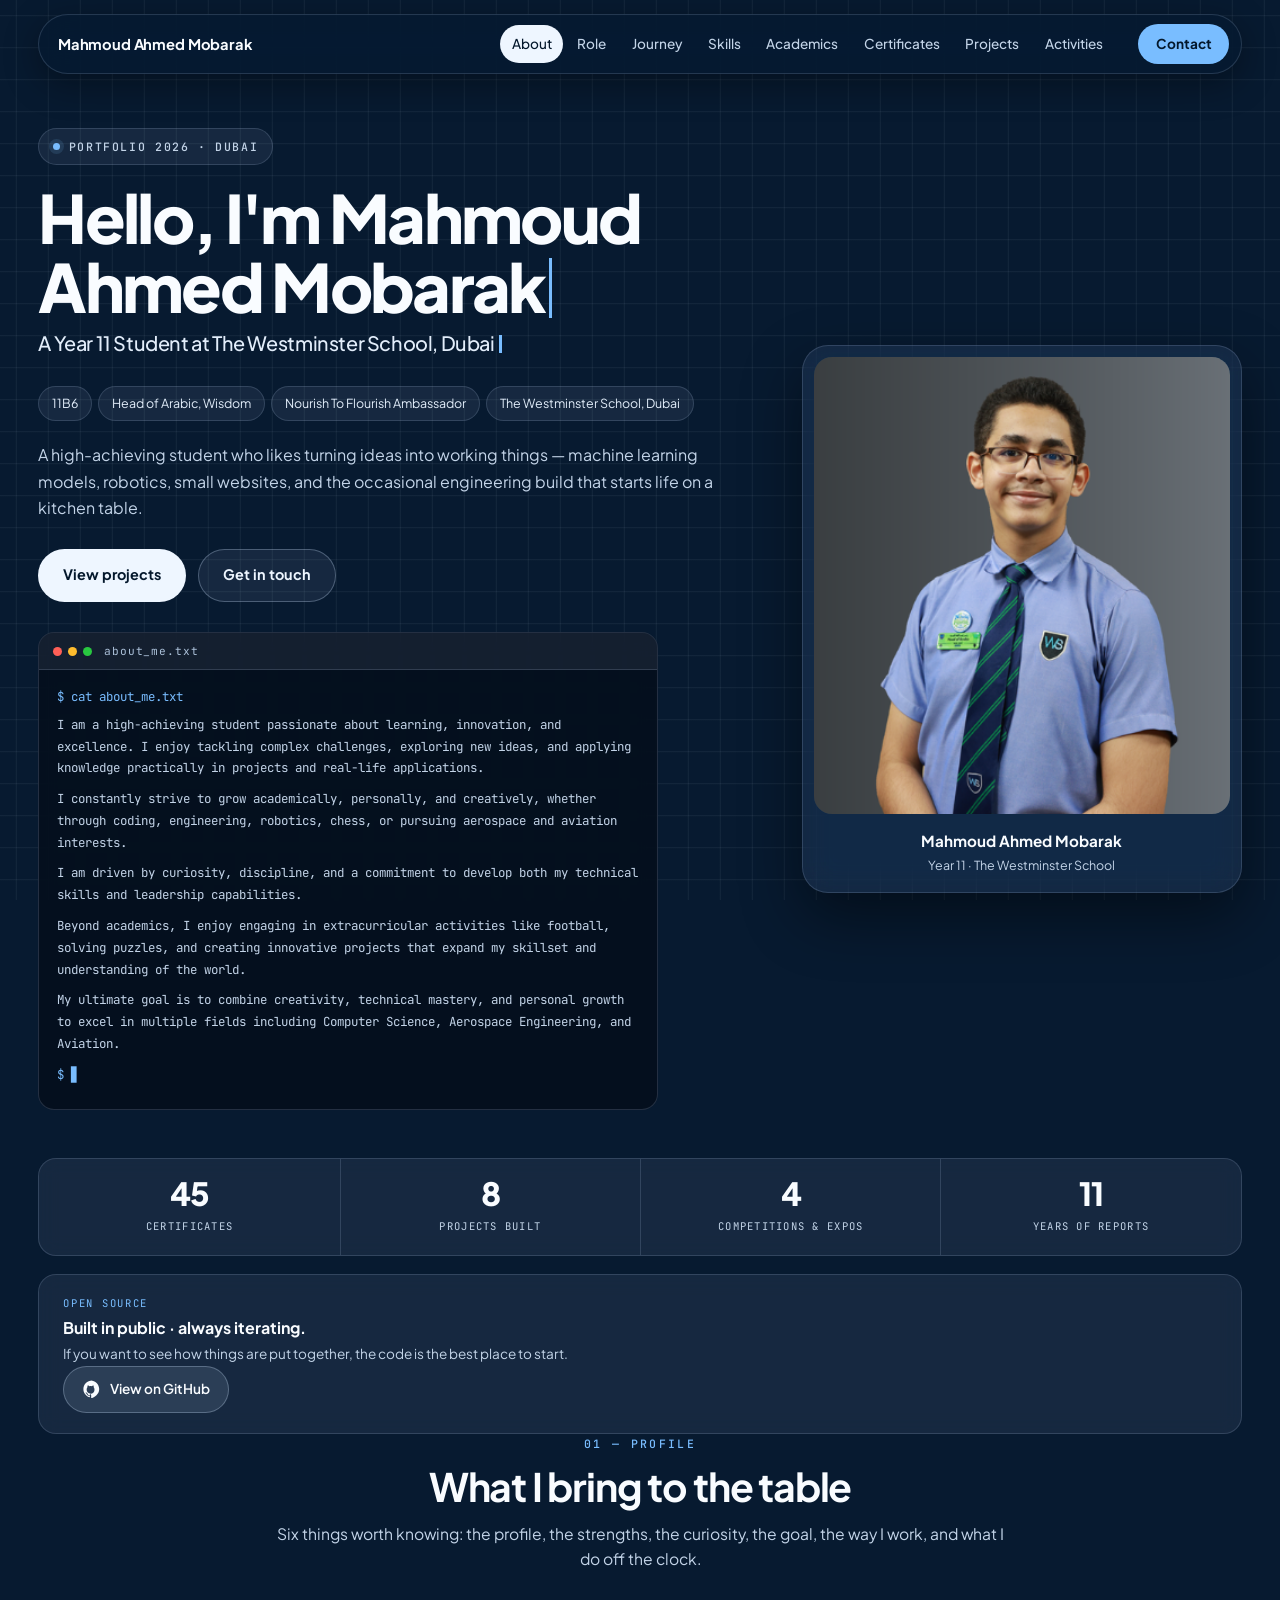
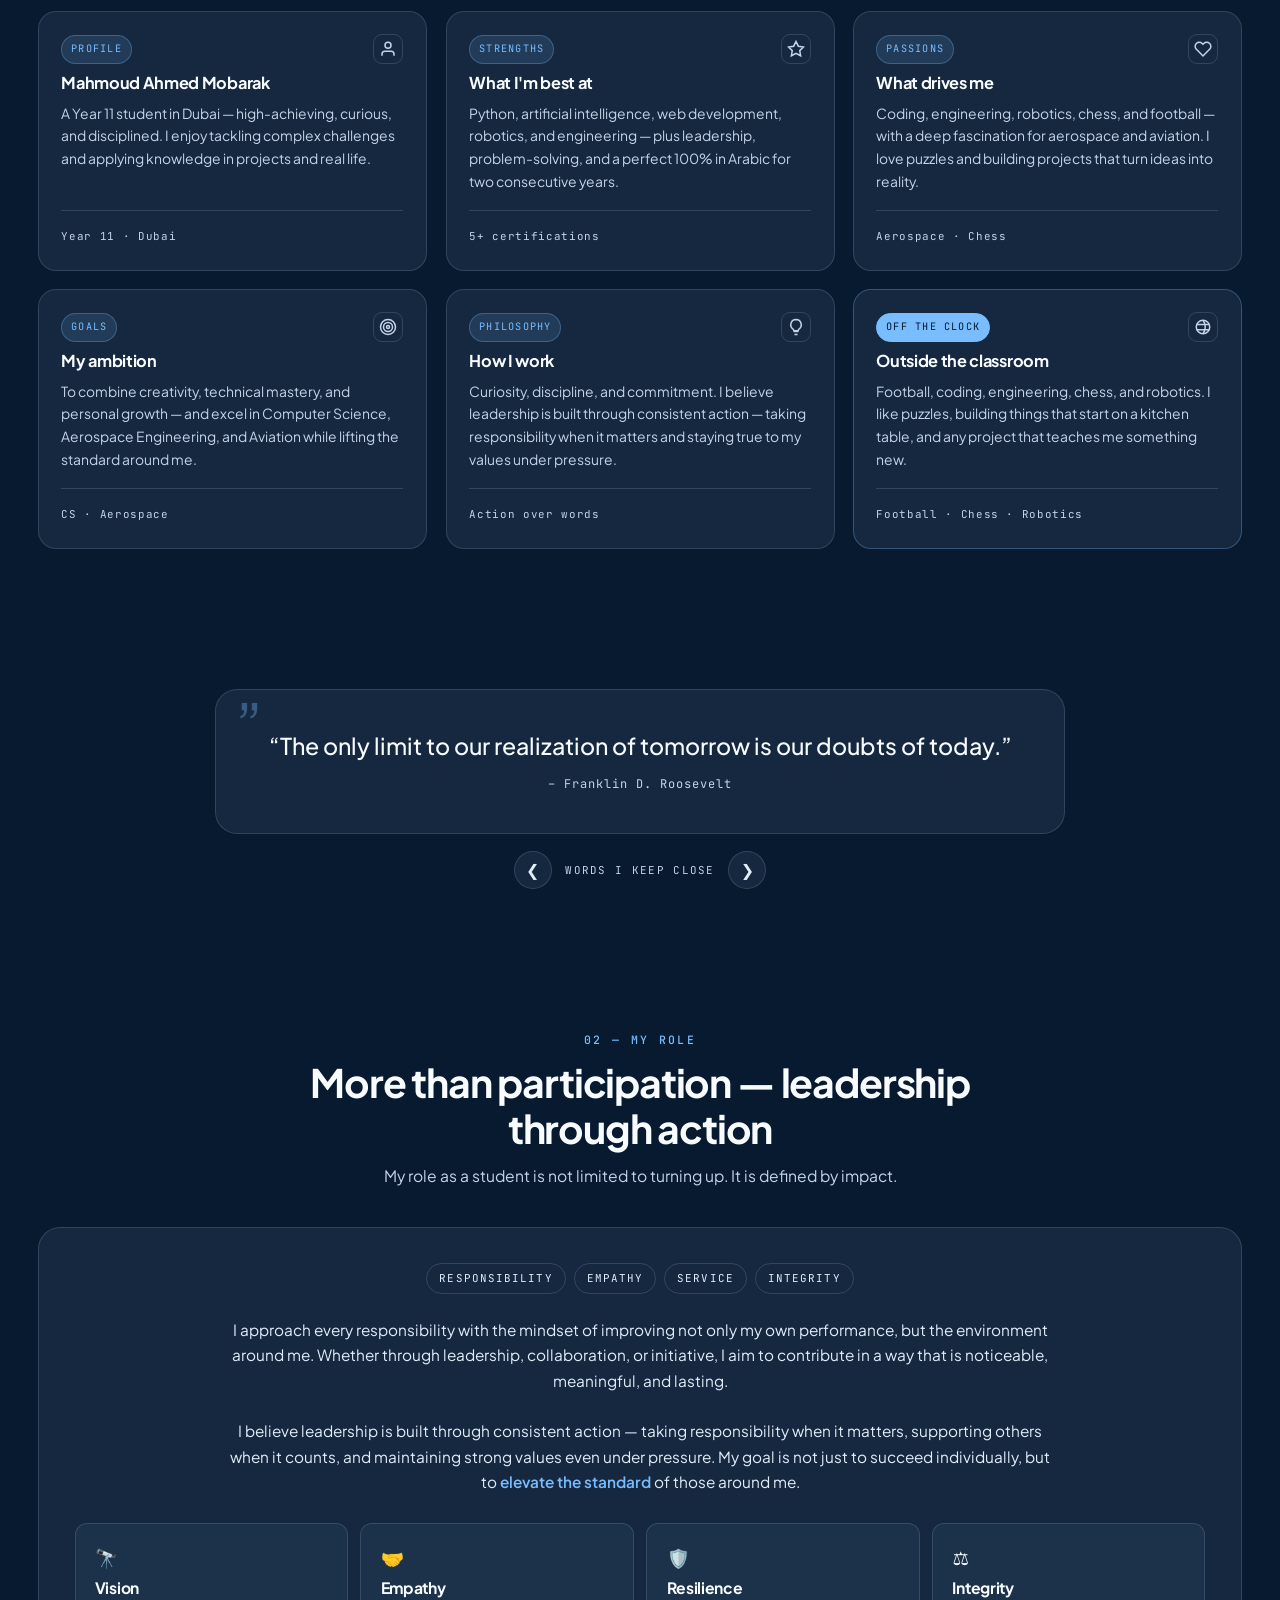
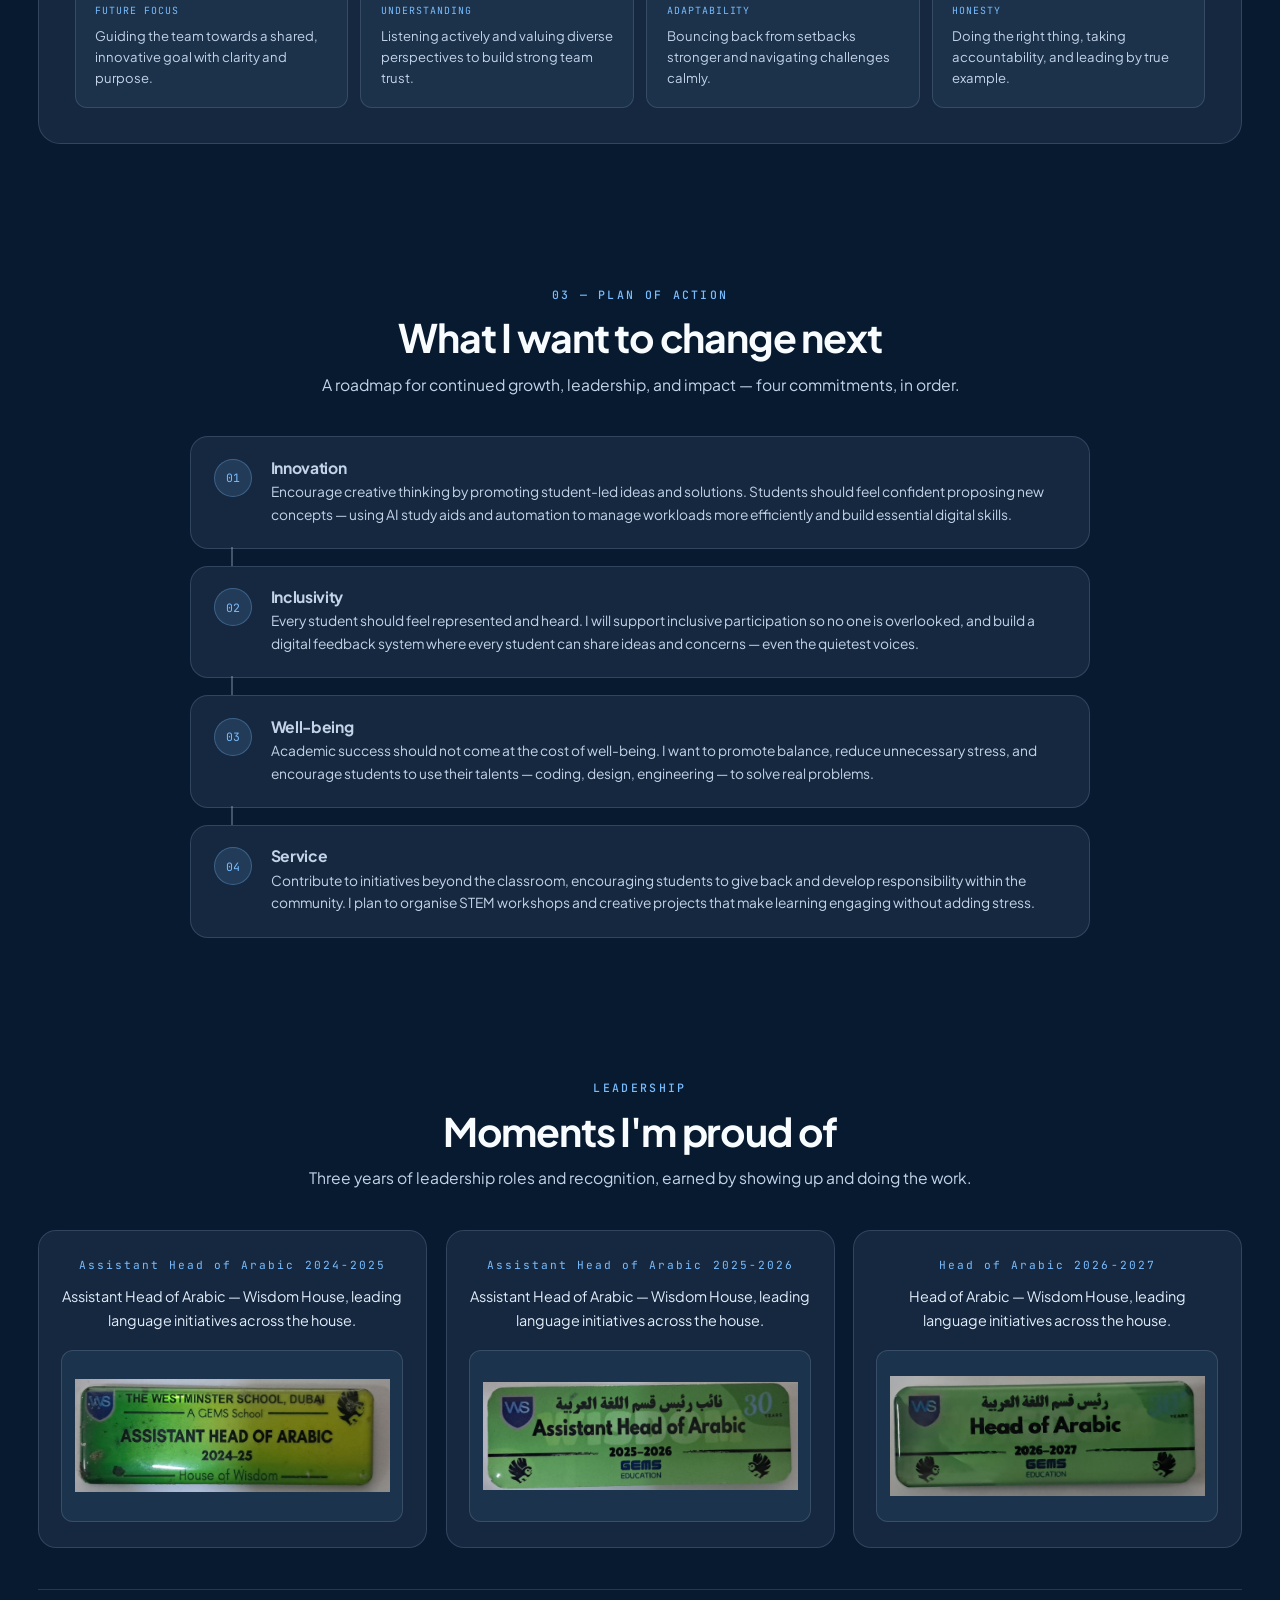
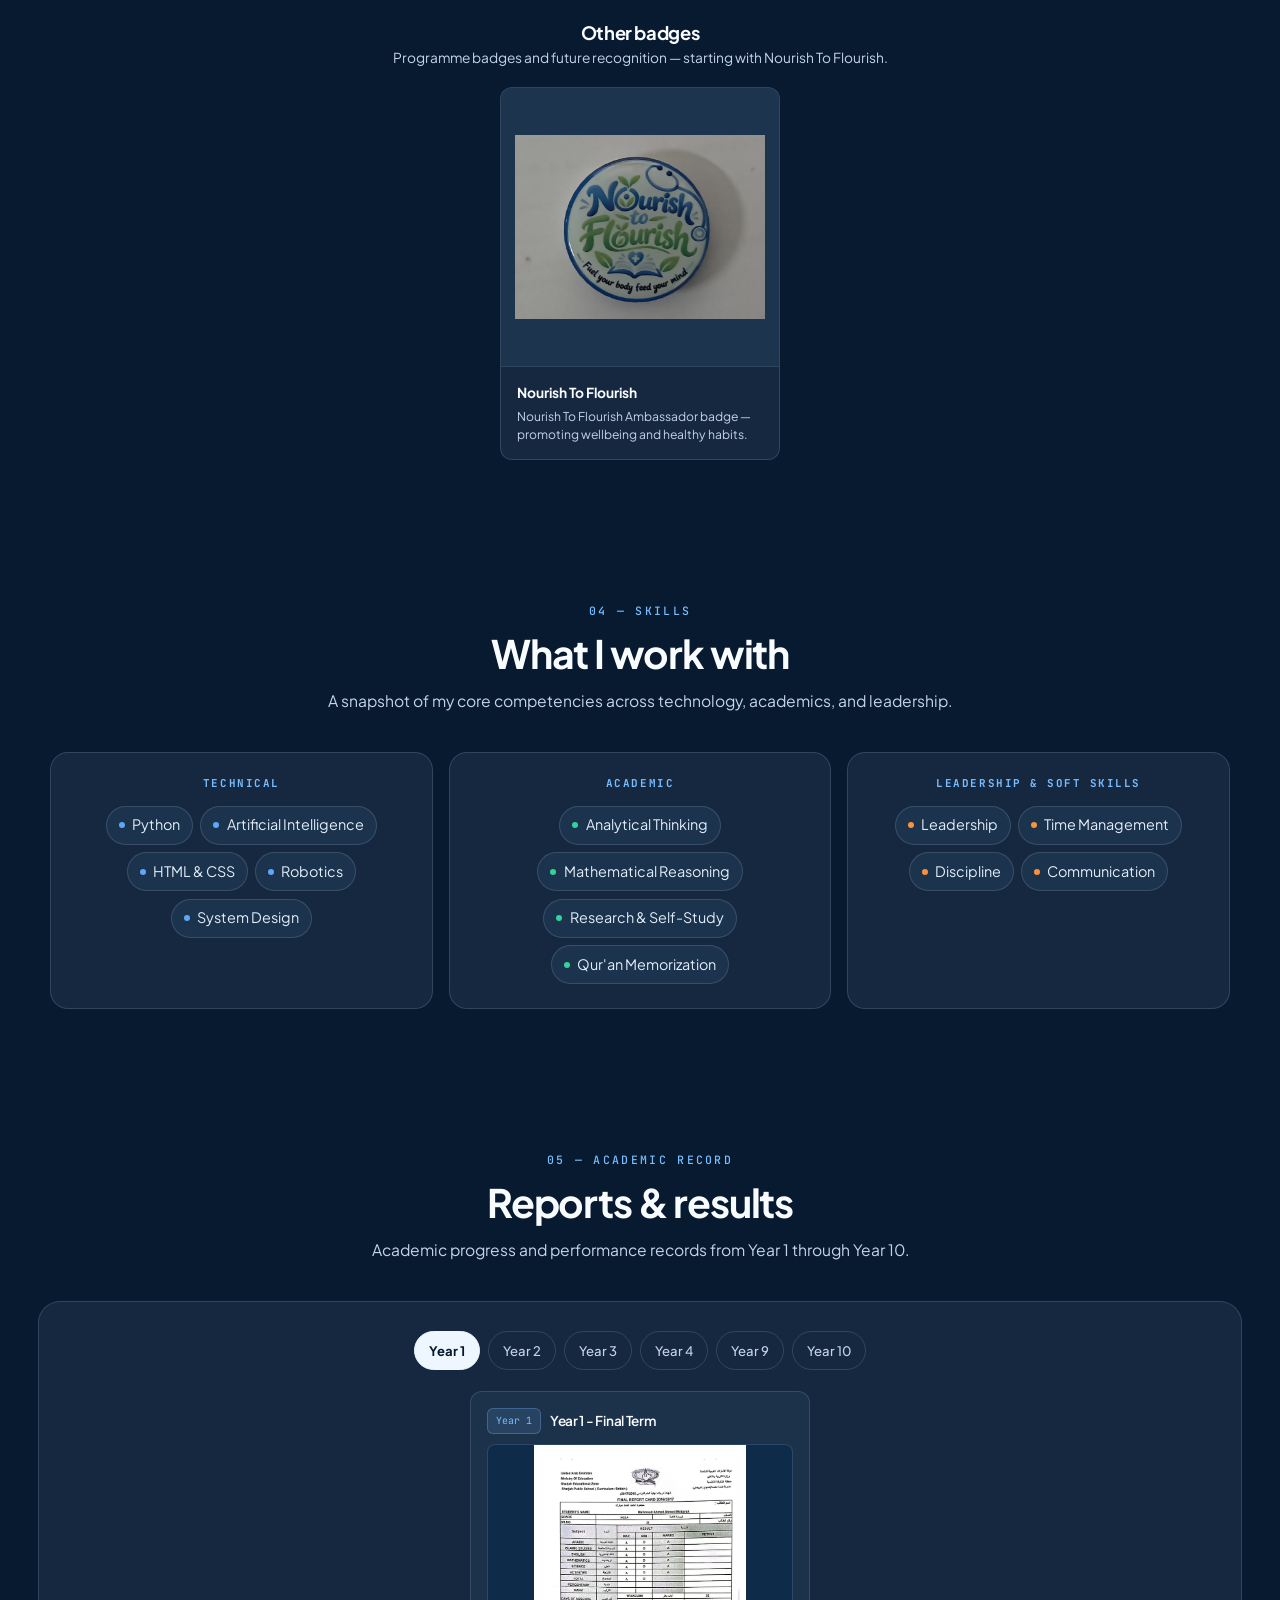
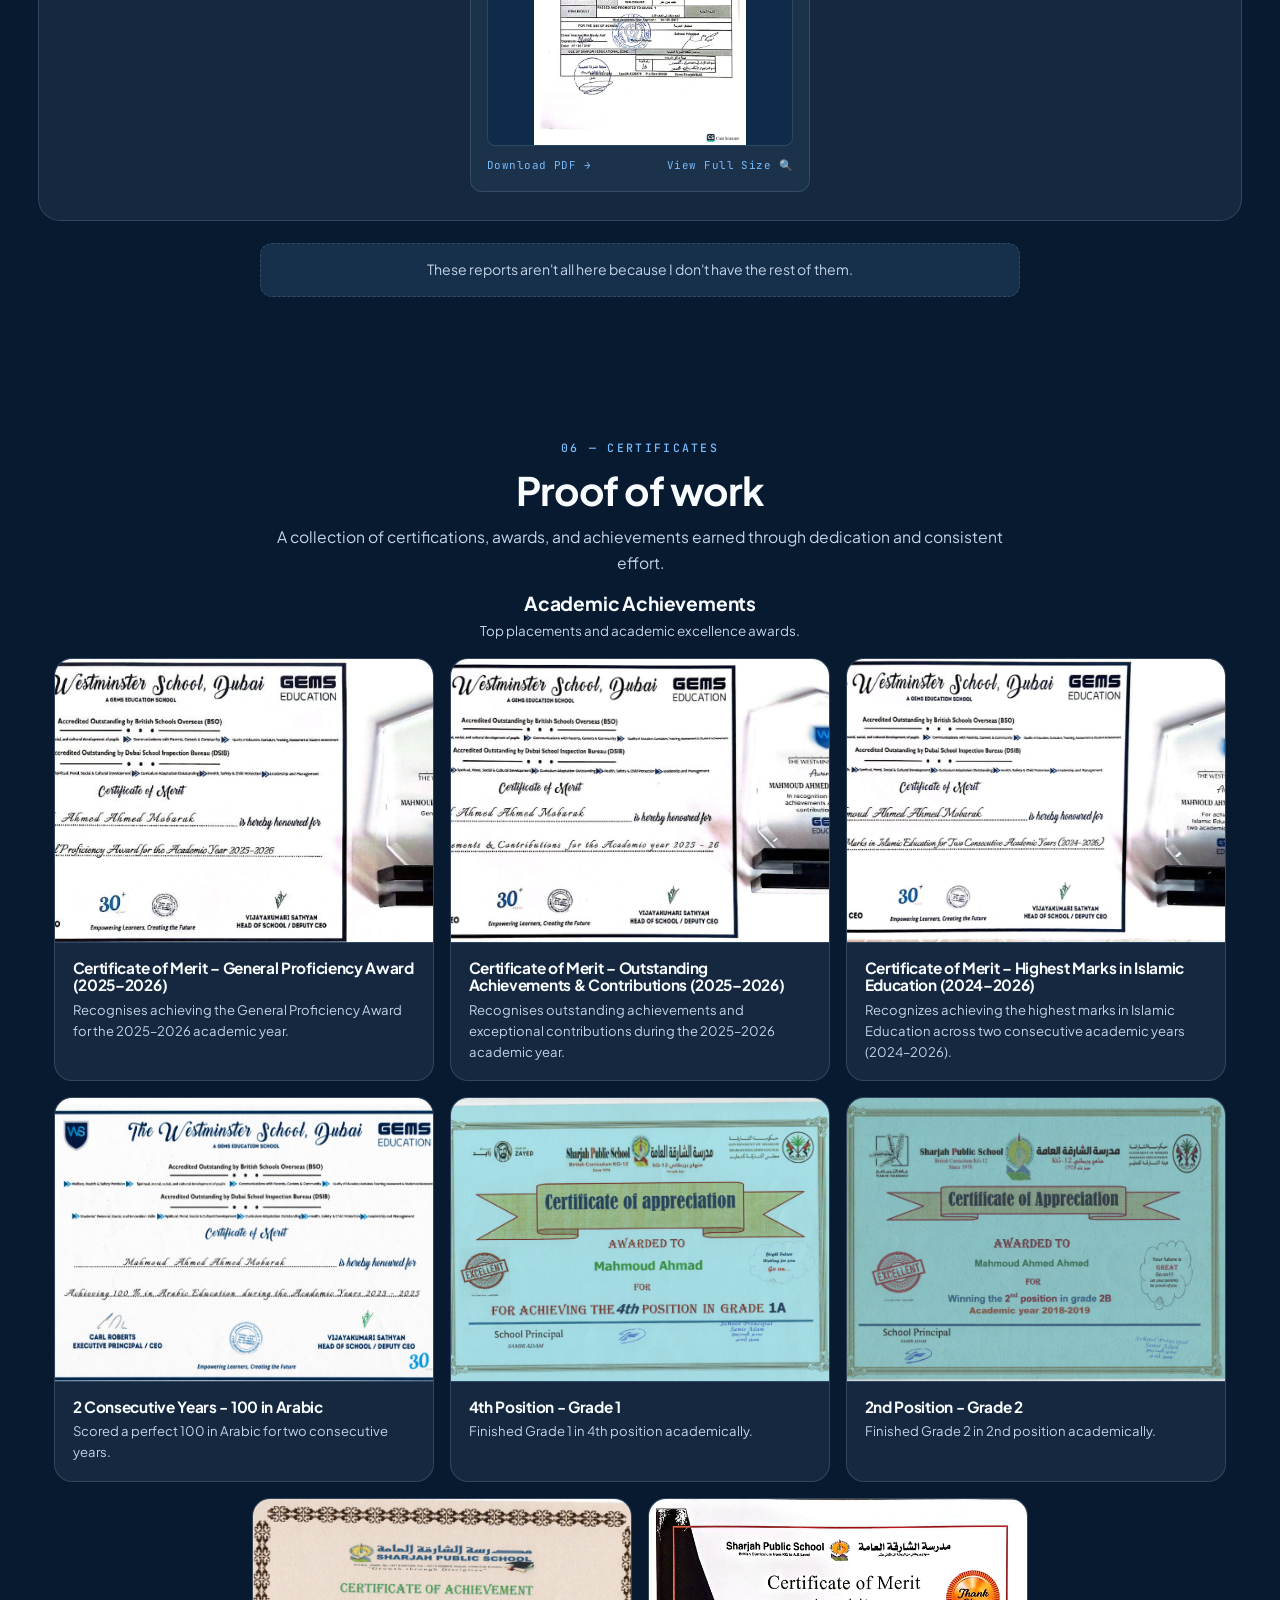
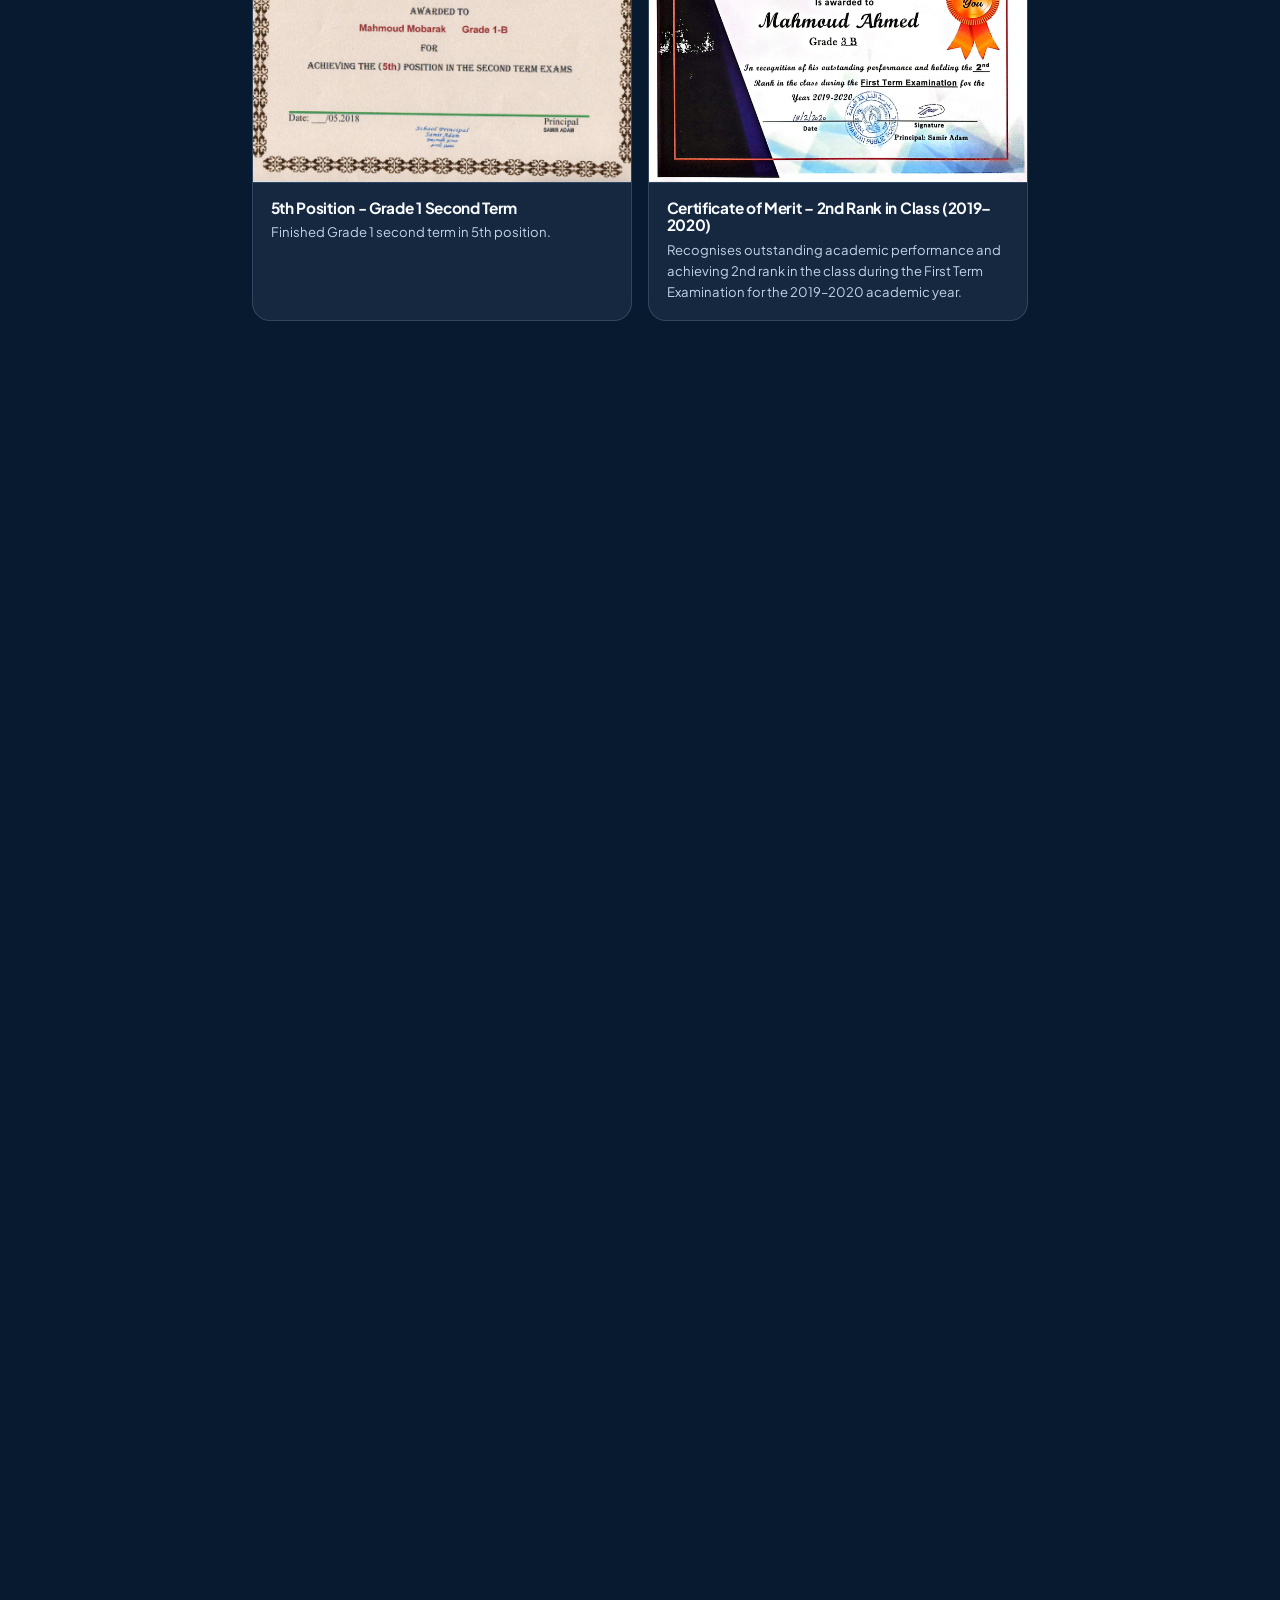
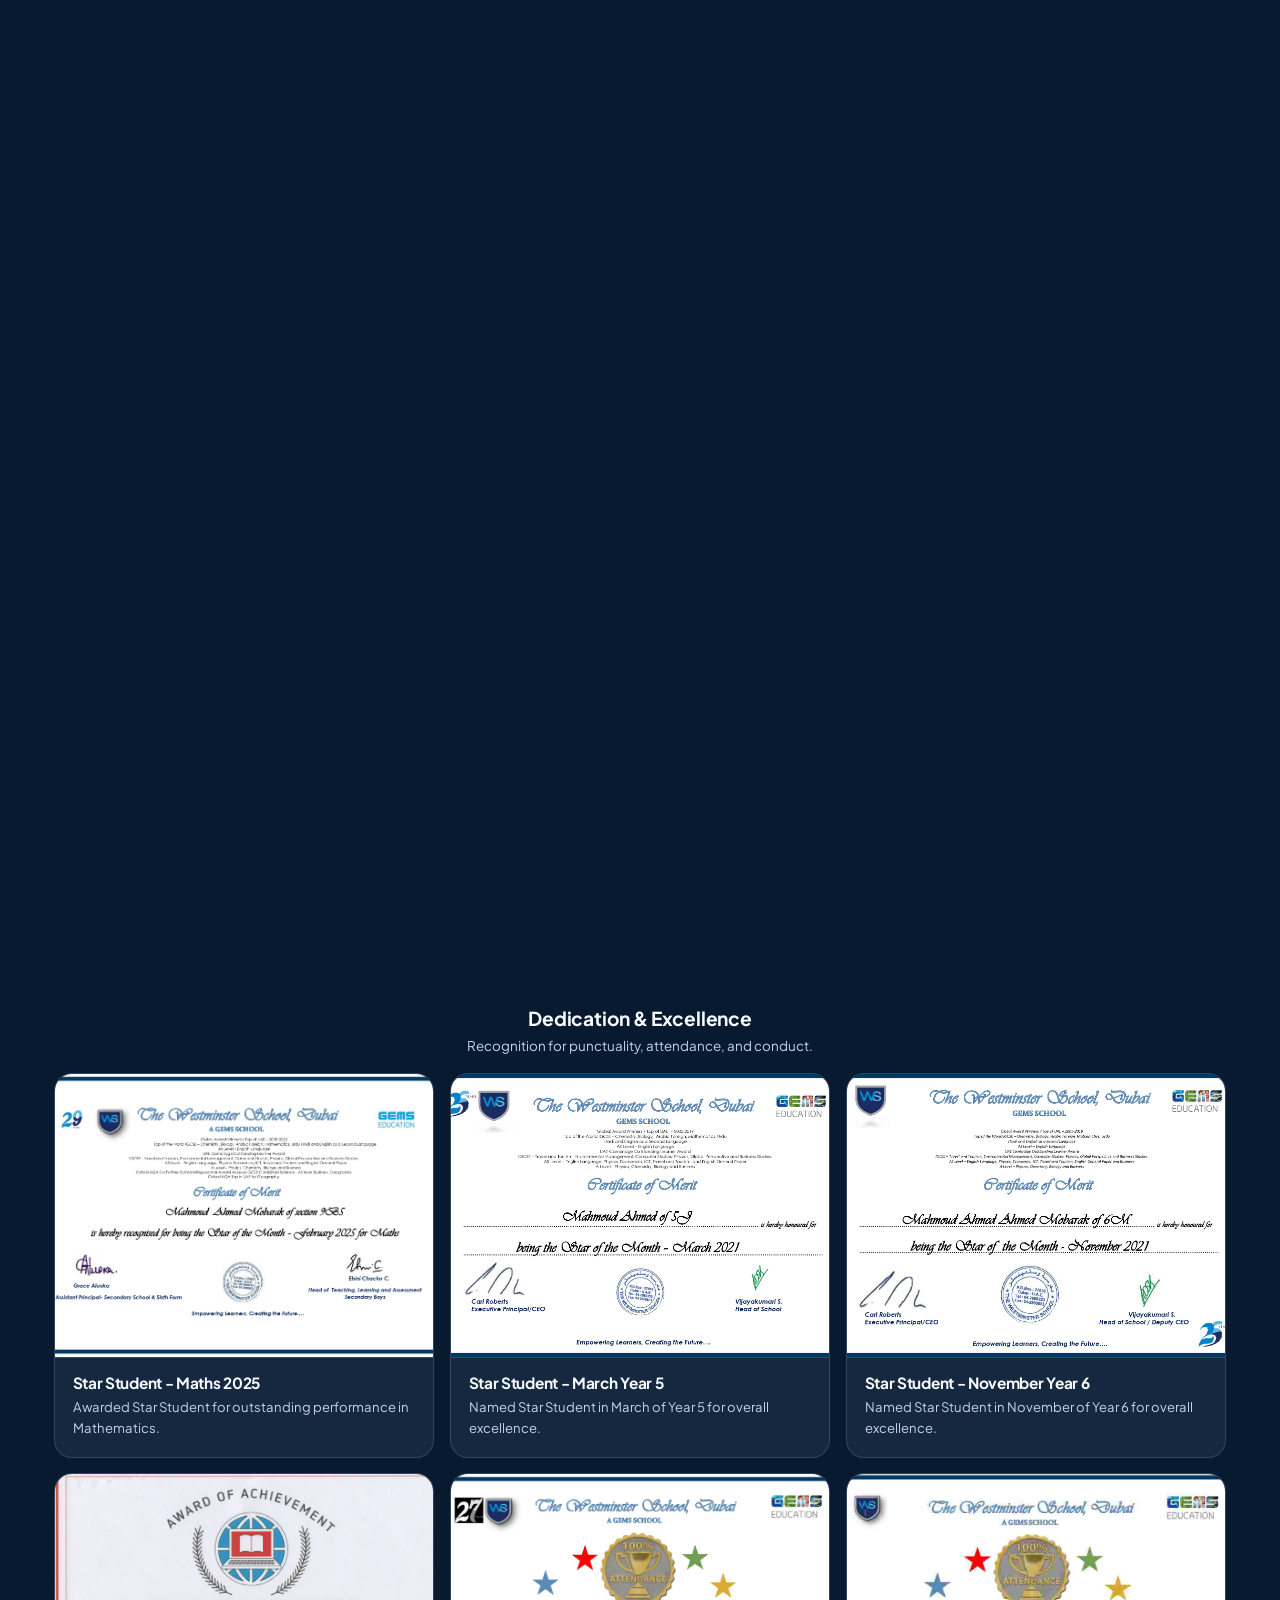
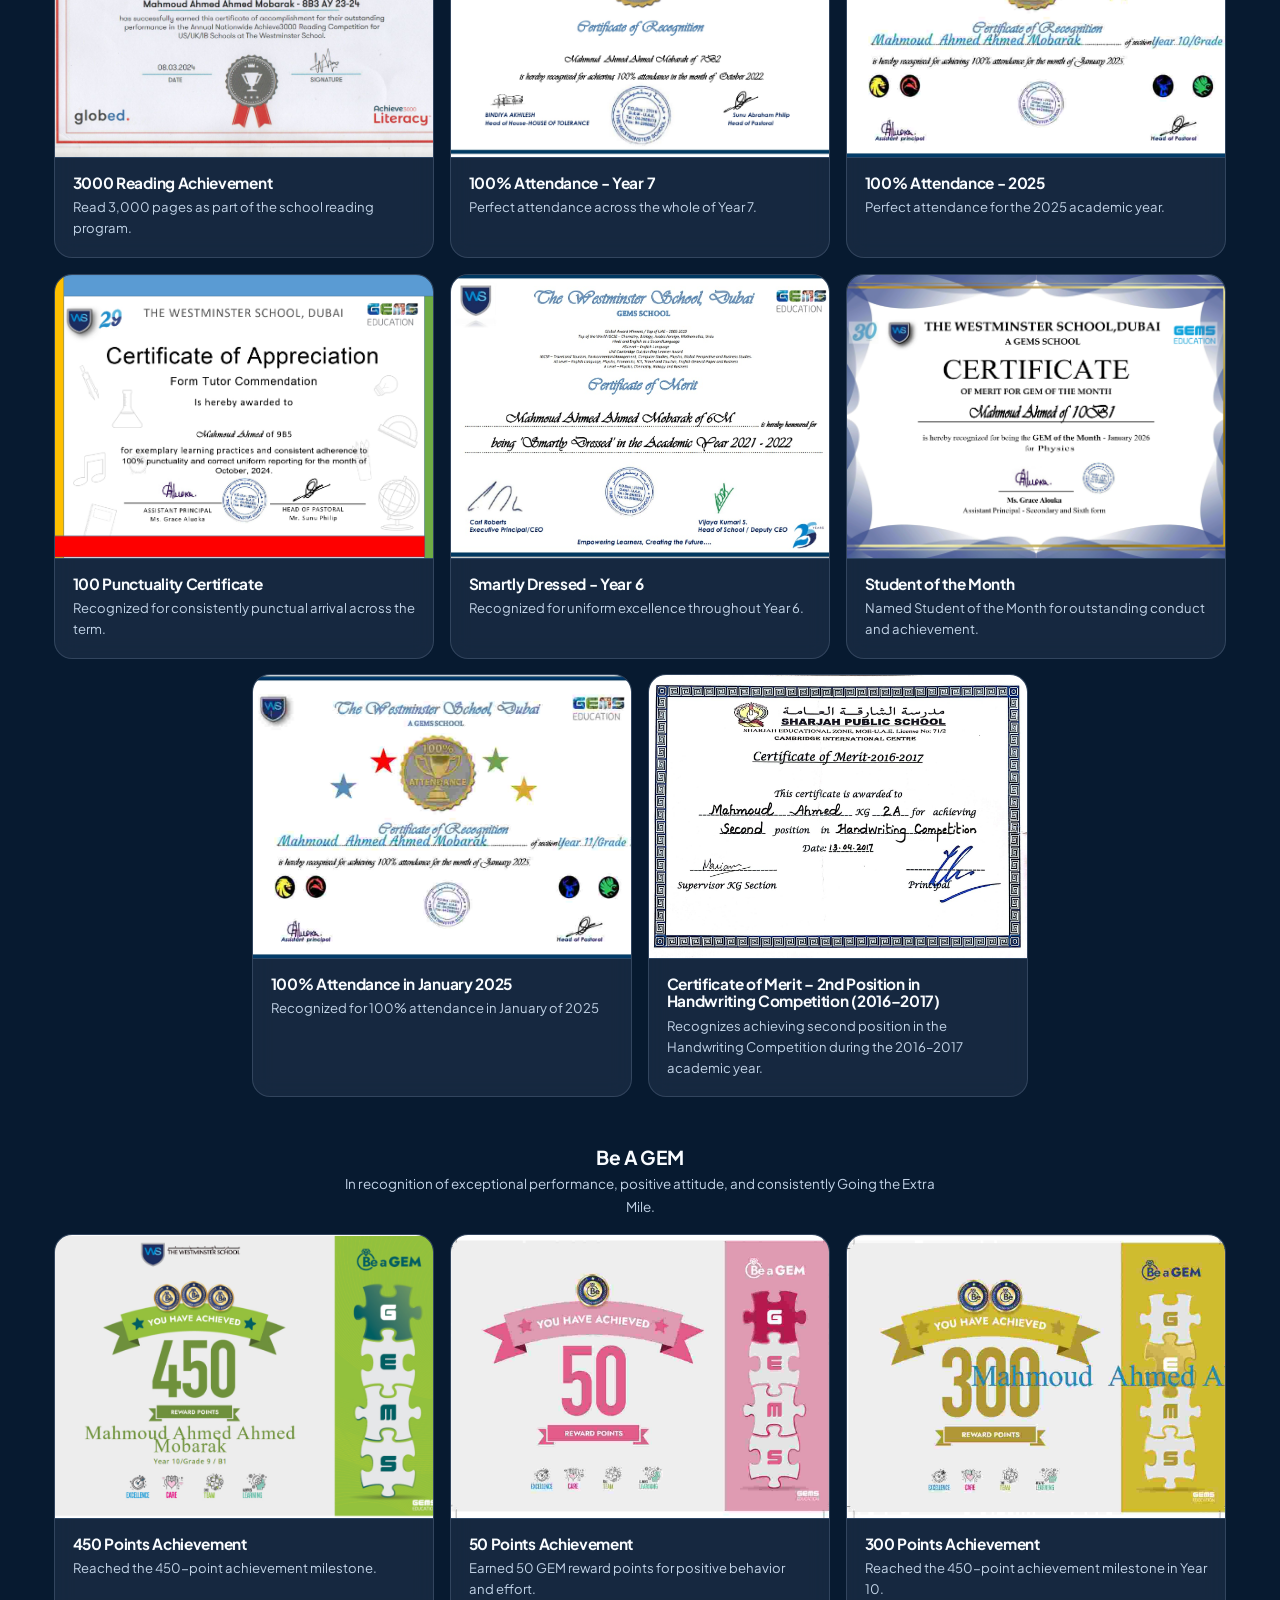
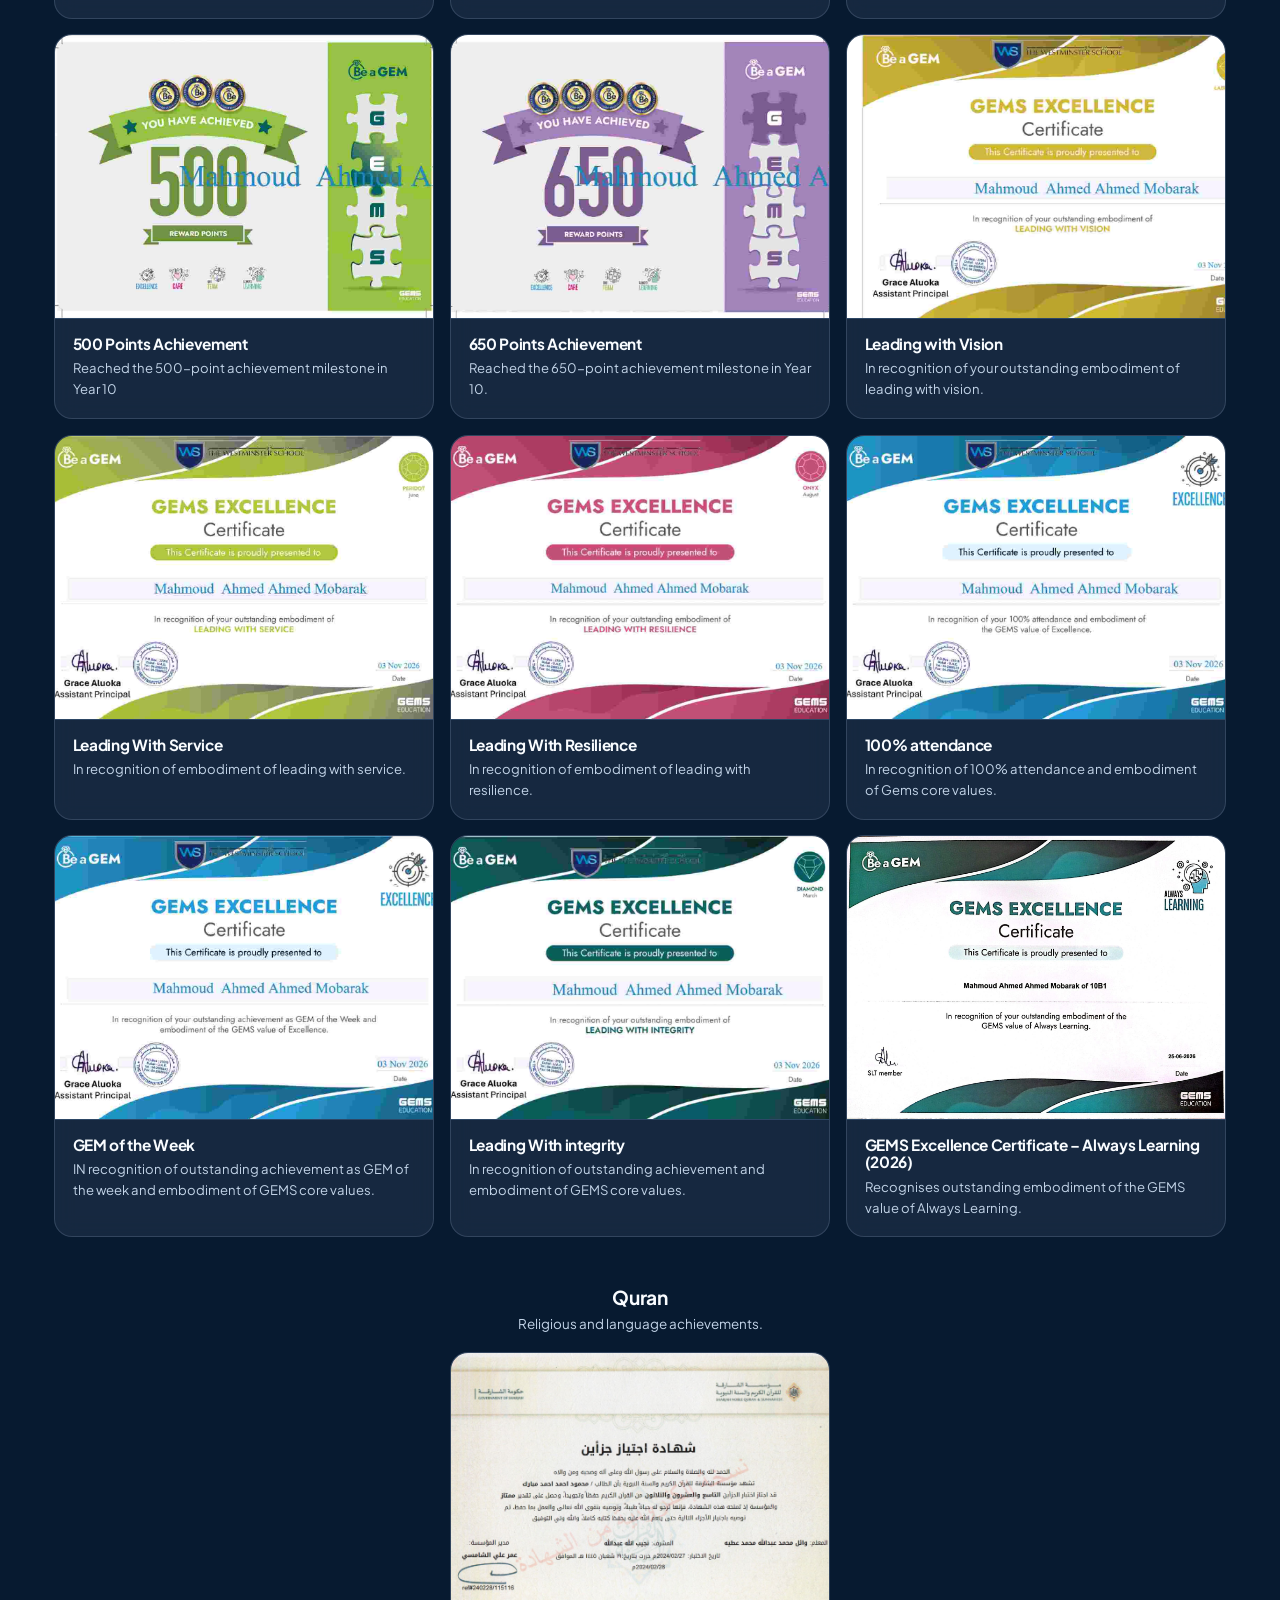
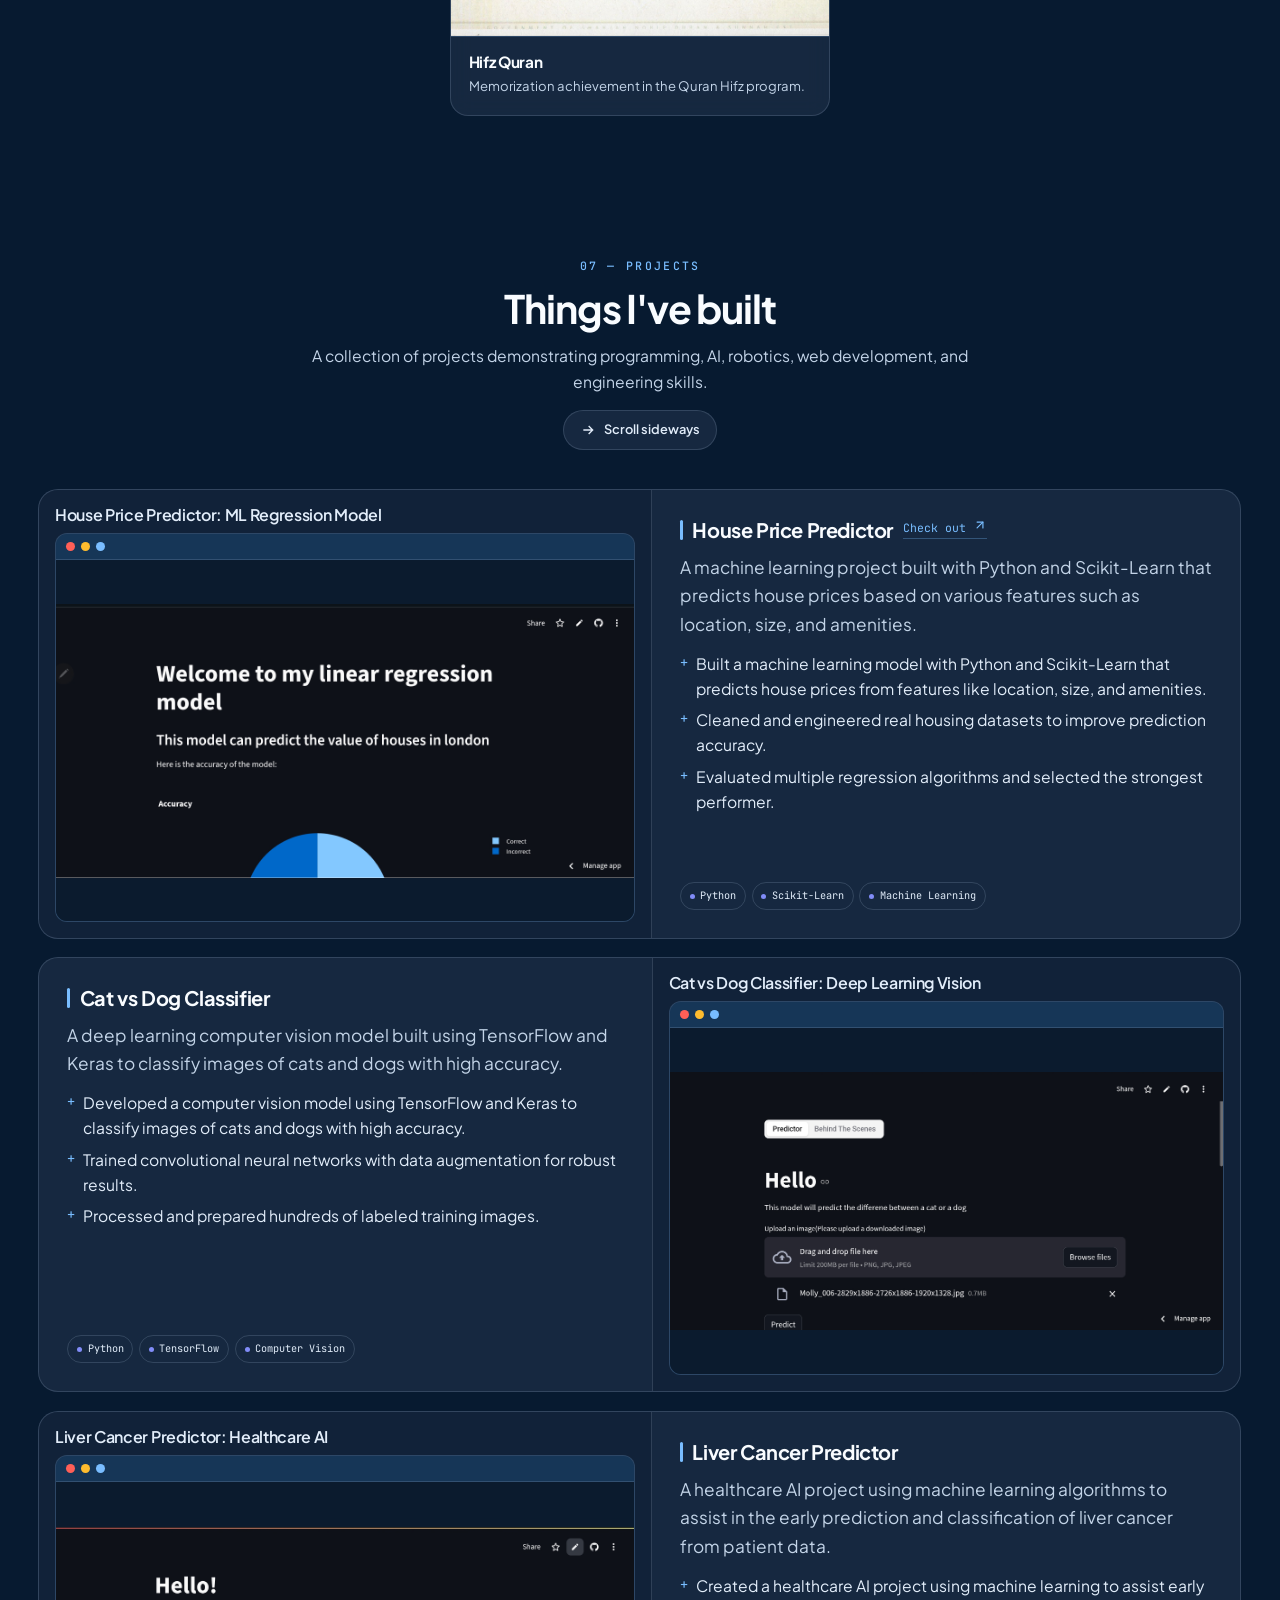
==== commit 081fc8d9: "Auto update via admin panel" ====
--- a/index.html
+++ b/index.html
@@ -198,6 +198,9 @@
           
           
           
+          
+          
+          
           <p class="bash-out">I am a high-achieving student passionate about learning, innovation, and excellence. I enjoy tackling complex challenges, exploring new ideas, and applying knowledge practically in projects and real-life applications.</p>
           <p class="bash-out">I constantly strive to grow academically, personally, and creatively, whether through coding, engineering, robotics, chess, or pursuing aerospace and aviation interests.</p>
           <p class="bash-out">I am driven by curiosity, discipline, and a commitment to develop both my technical skills and leadership capabilities.</p>
@@ -224,7 +227,7 @@
 
     <div class="hero-stats" id="heroStats">
       <div class="stat">
-        <span class="stat-value">38</span>
+        <span class="stat-value">45</span>
         <span class="stat-label">Certificates</span>
       </div>
       <div class="stat">
@@ -754,7 +757,7 @@
       <p class="academics-intro">A collection of certifications, awards, and achievements earned through dedication and consistent effort.</p>
     </div>
 
-                                                                                                                                                                                                                                                                                                                                                                                        <div class="cert-category reveal">
+                                                                                                                                                                                                                                                                                                                                                                                                    <div class="cert-category reveal">
       <h2 class="section-title">Academic Achievements</h2>
       <p class="category-desc">Top placements and academic excellence awards.</p>
       <div class="cert-grid">
@@ -1620,6 +1623,9 @@
     
     
     
+    
+    
+    
     <div class="extra-grid">
       <div class="extra-card reveal">
         <figure class="extra-photo">
@@ -1786,11 +1792,10 @@
       </div>
       </div>
 
-      <form class="contact-form" id="contactForm" action="https://formsubmit.co/mahmoudmobarak28.11@gmail.com" method="POST" data-contact-email="mahmoudmobarak28.11@gmail.com">
+      <form class="contact-form" id="contactForm" action="https://formsubmit.co/mahmoudmobarak28.11@gmail.com" method="POST" target="contactSink" data-contact-email="mahmoudmobarak28.11@gmail.com">
         <input type="hidden" name="_subject" value="New message from your portfolio">
         <input type="hidden" name="_template" value="table">
         <input type="hidden" name="_autoresponse" value="Hi, this is an automatic confirmation that Mahmoud received your message through his portfolio. He will read it and reply to this email address as soon as he can. A copy of what you sent is included below.">
-        <input type="hidden" name="_next" id="contactNext" value="https://mahmoudportfolio.me/?sent=1#contact">
         <input type="text" name="_honey" style="display:none" tabindex="-1" autocomplete="off" aria-hidden="true">
         <div class="input-group">
           <input type="text" name="firstName" placeholder="First name" aria-label="First name" autocomplete="given-name" required>
@@ -1802,6 +1807,7 @@
         <button type="submit" class="submit-btn">Send message</button>
         <p class="form-note">Your message comes straight to my inbox, and you'll get a confirmation copy by email.</p>
       </form>
+      <iframe name="contactSink" id="contactSink" title="Contact form delivery" style="position:absolute;left:-9999px;top:0;width:1px;height:1px;border:0;visibility:hidden" aria-hidden="true" tabindex="-1"></iframe>
     </div>
   </section>
 
@@ -1842,7 +1848,7 @@
   </div>
 </div>
 
-<script src="script.js?v=10"></script>
+<script src="script.js?v=11"></script>
 
 </body>
 </html>
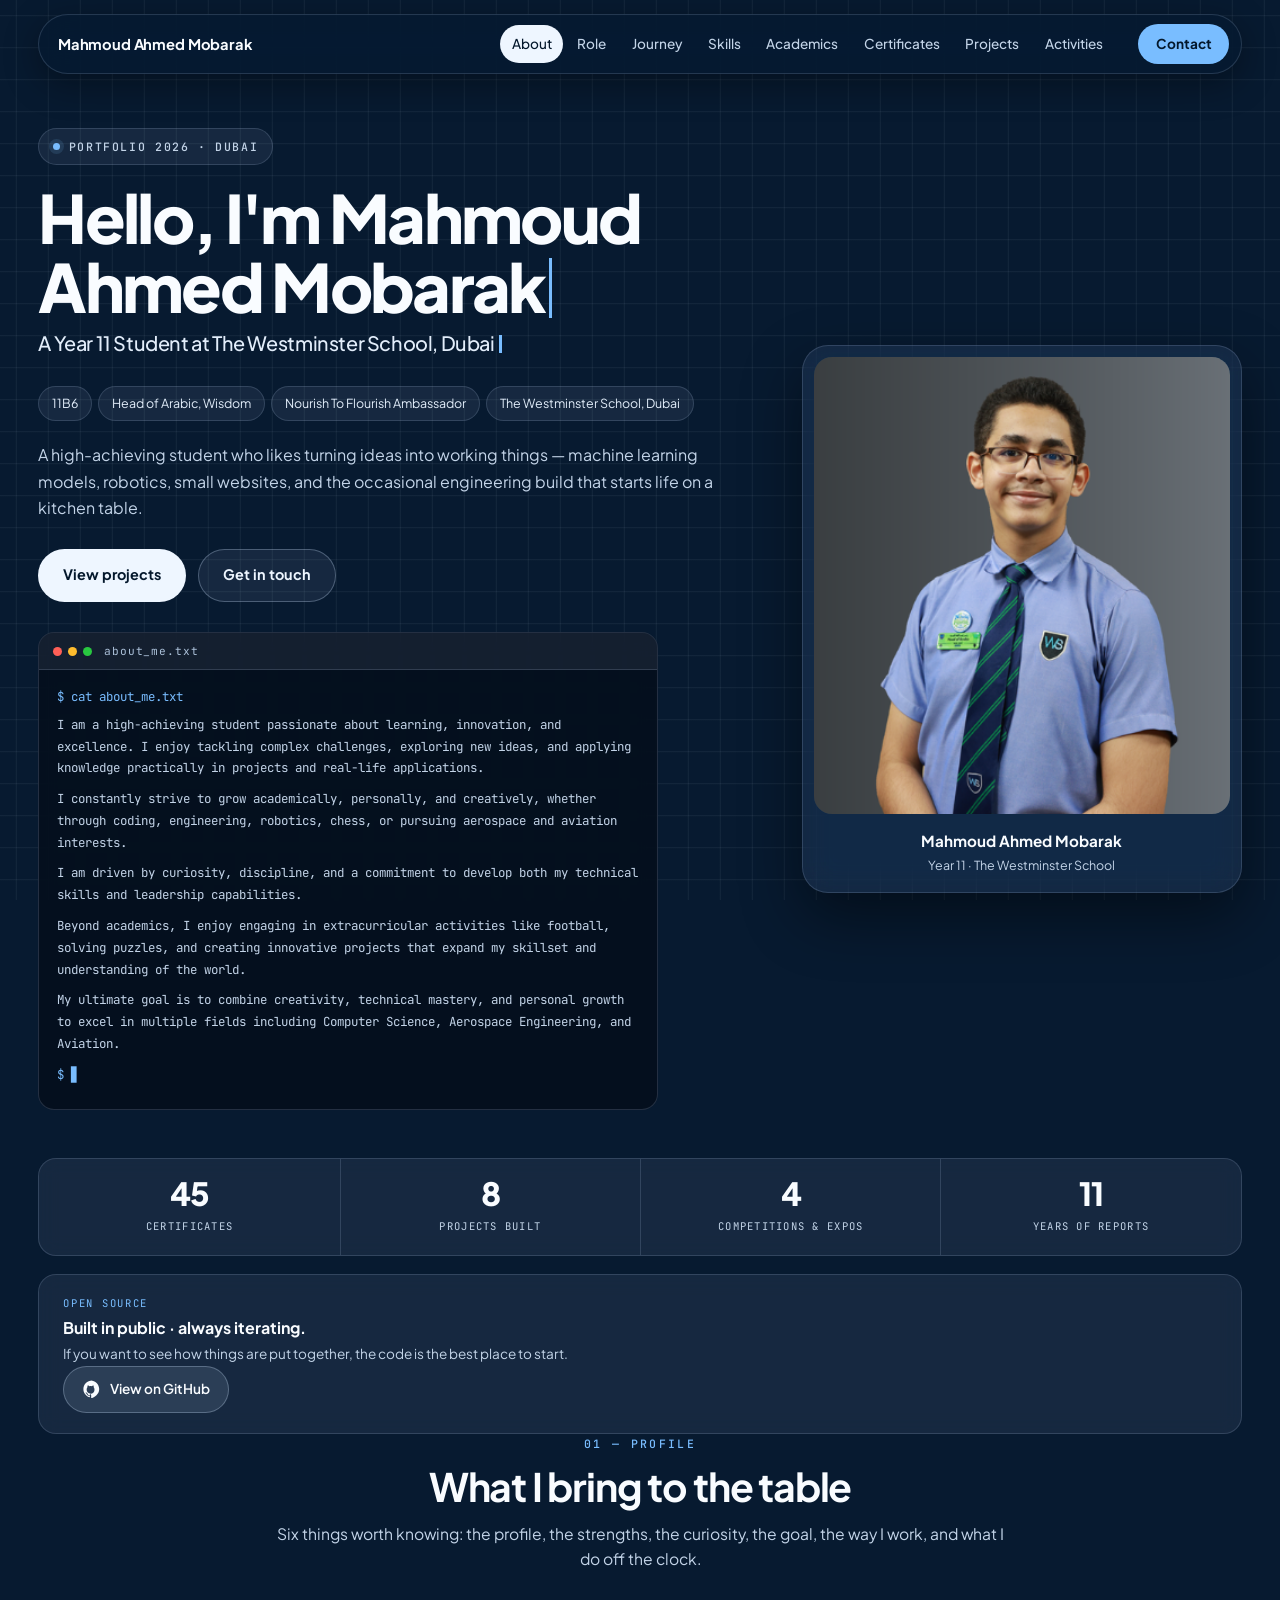
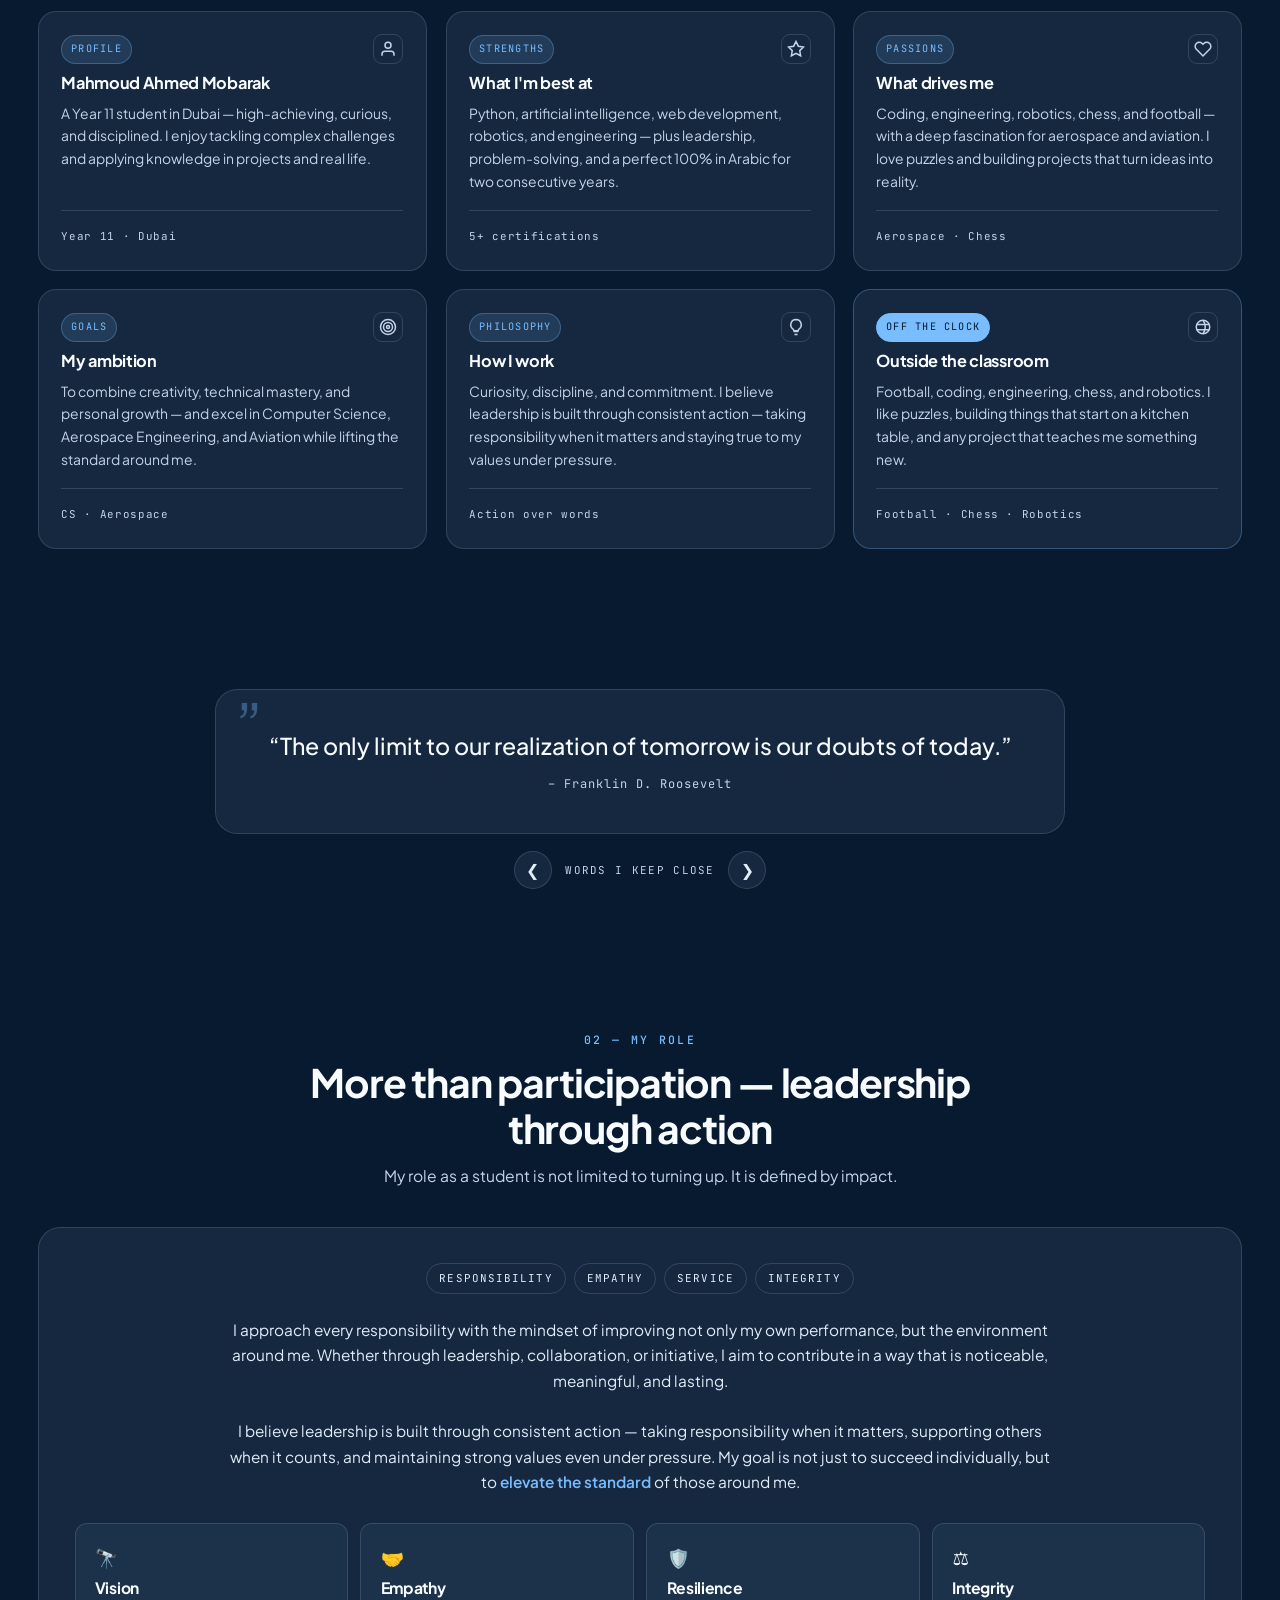
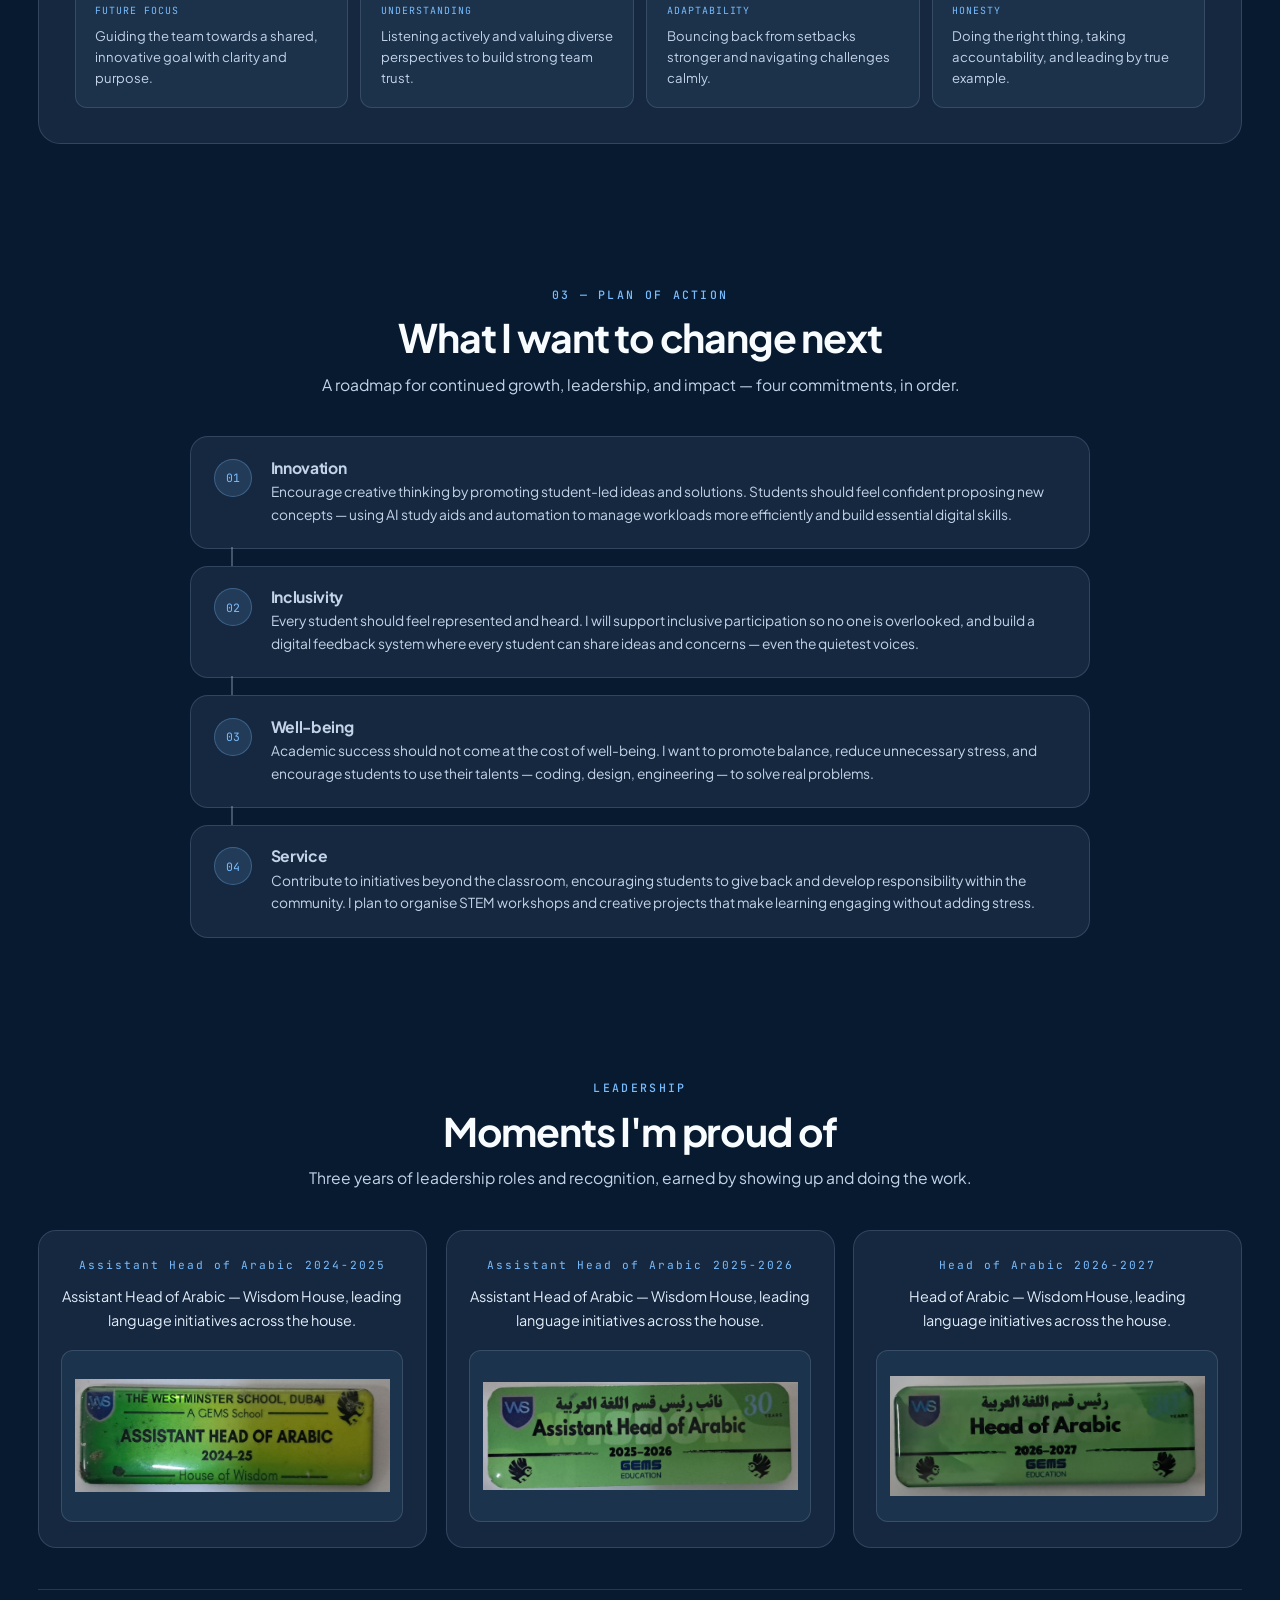
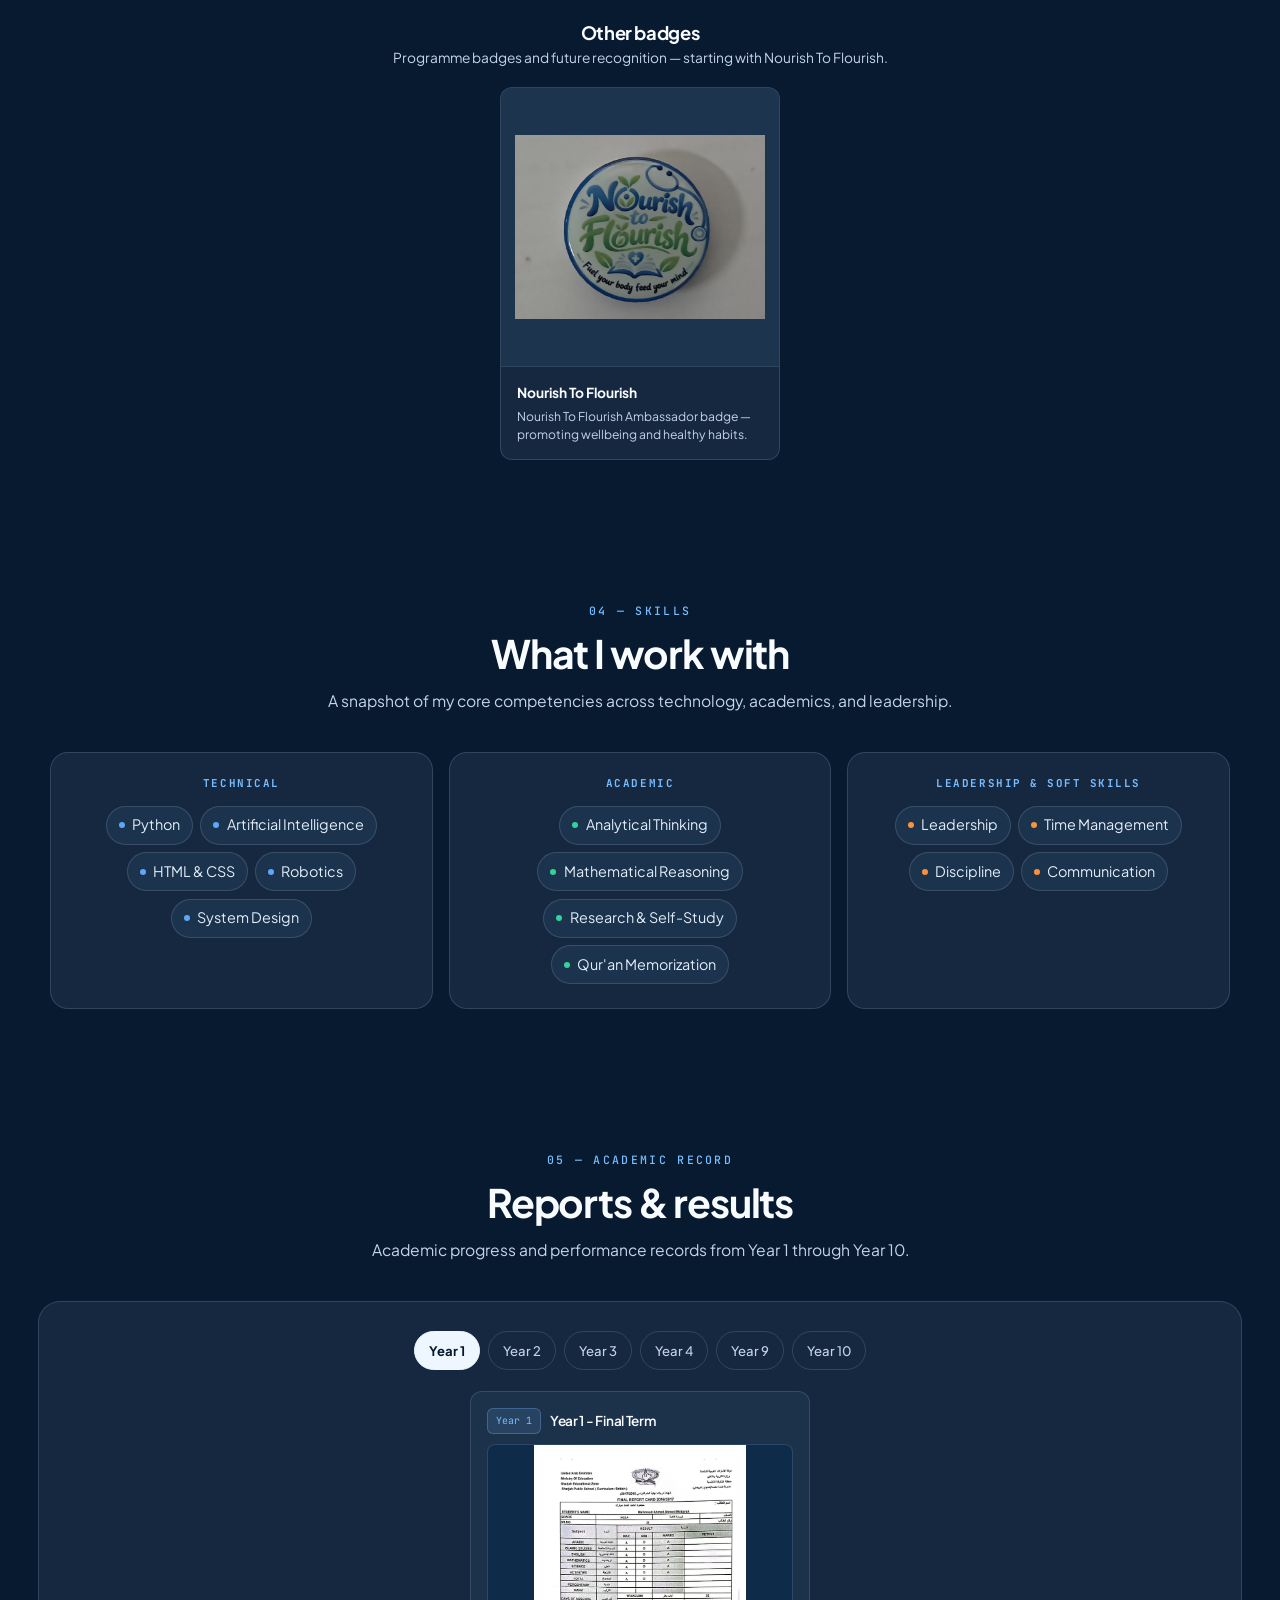
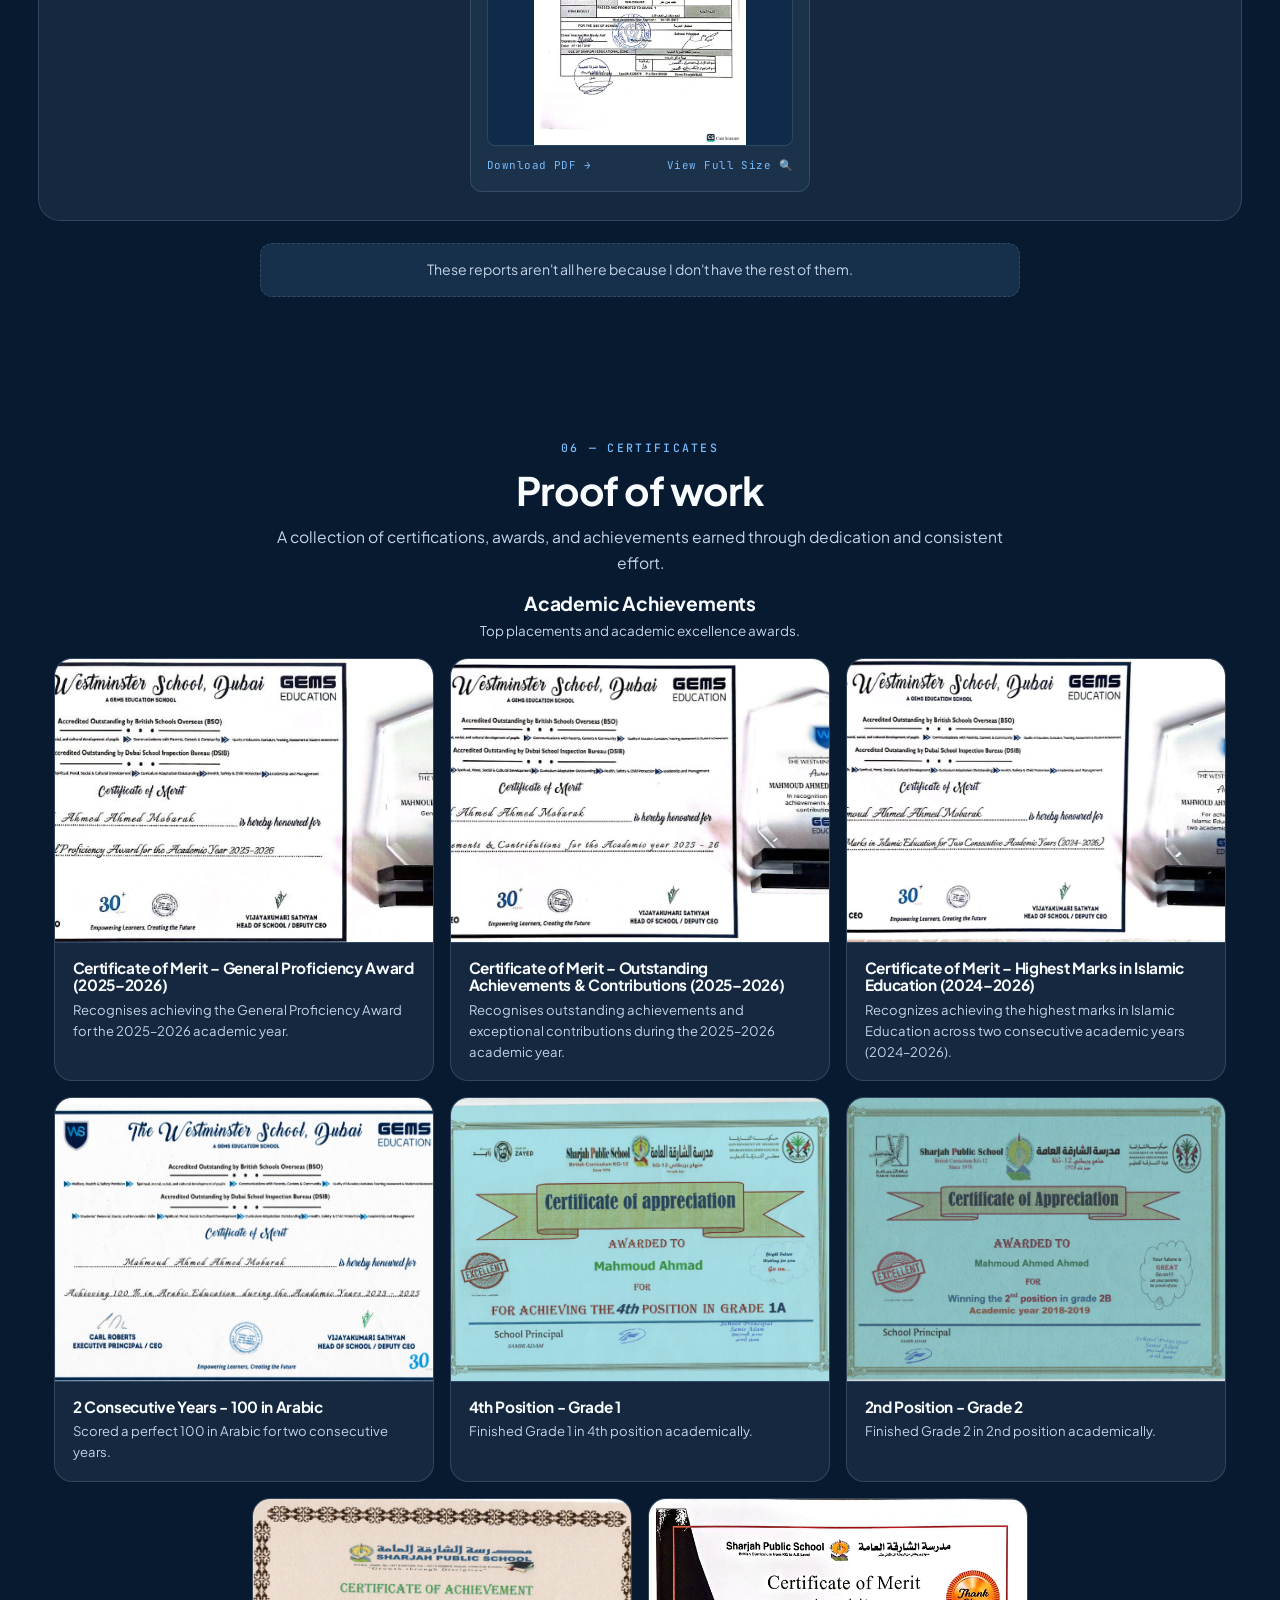
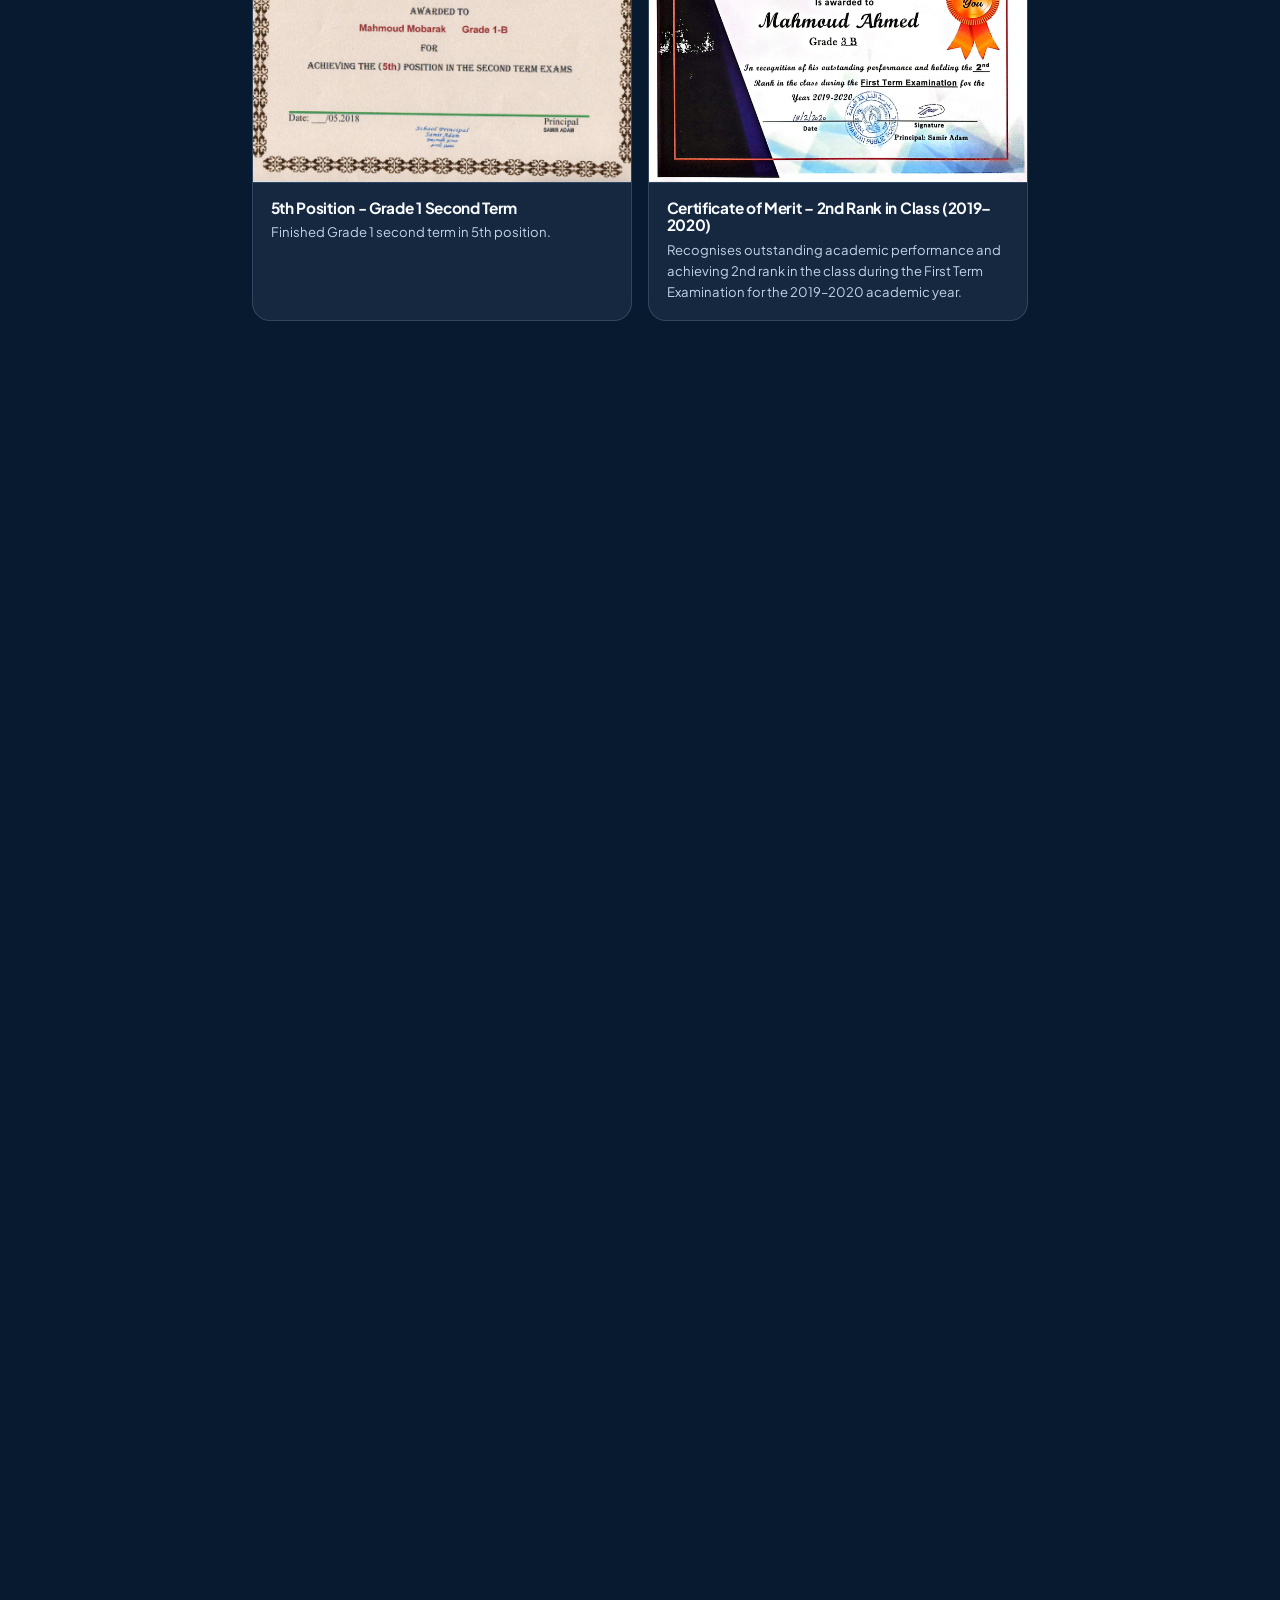
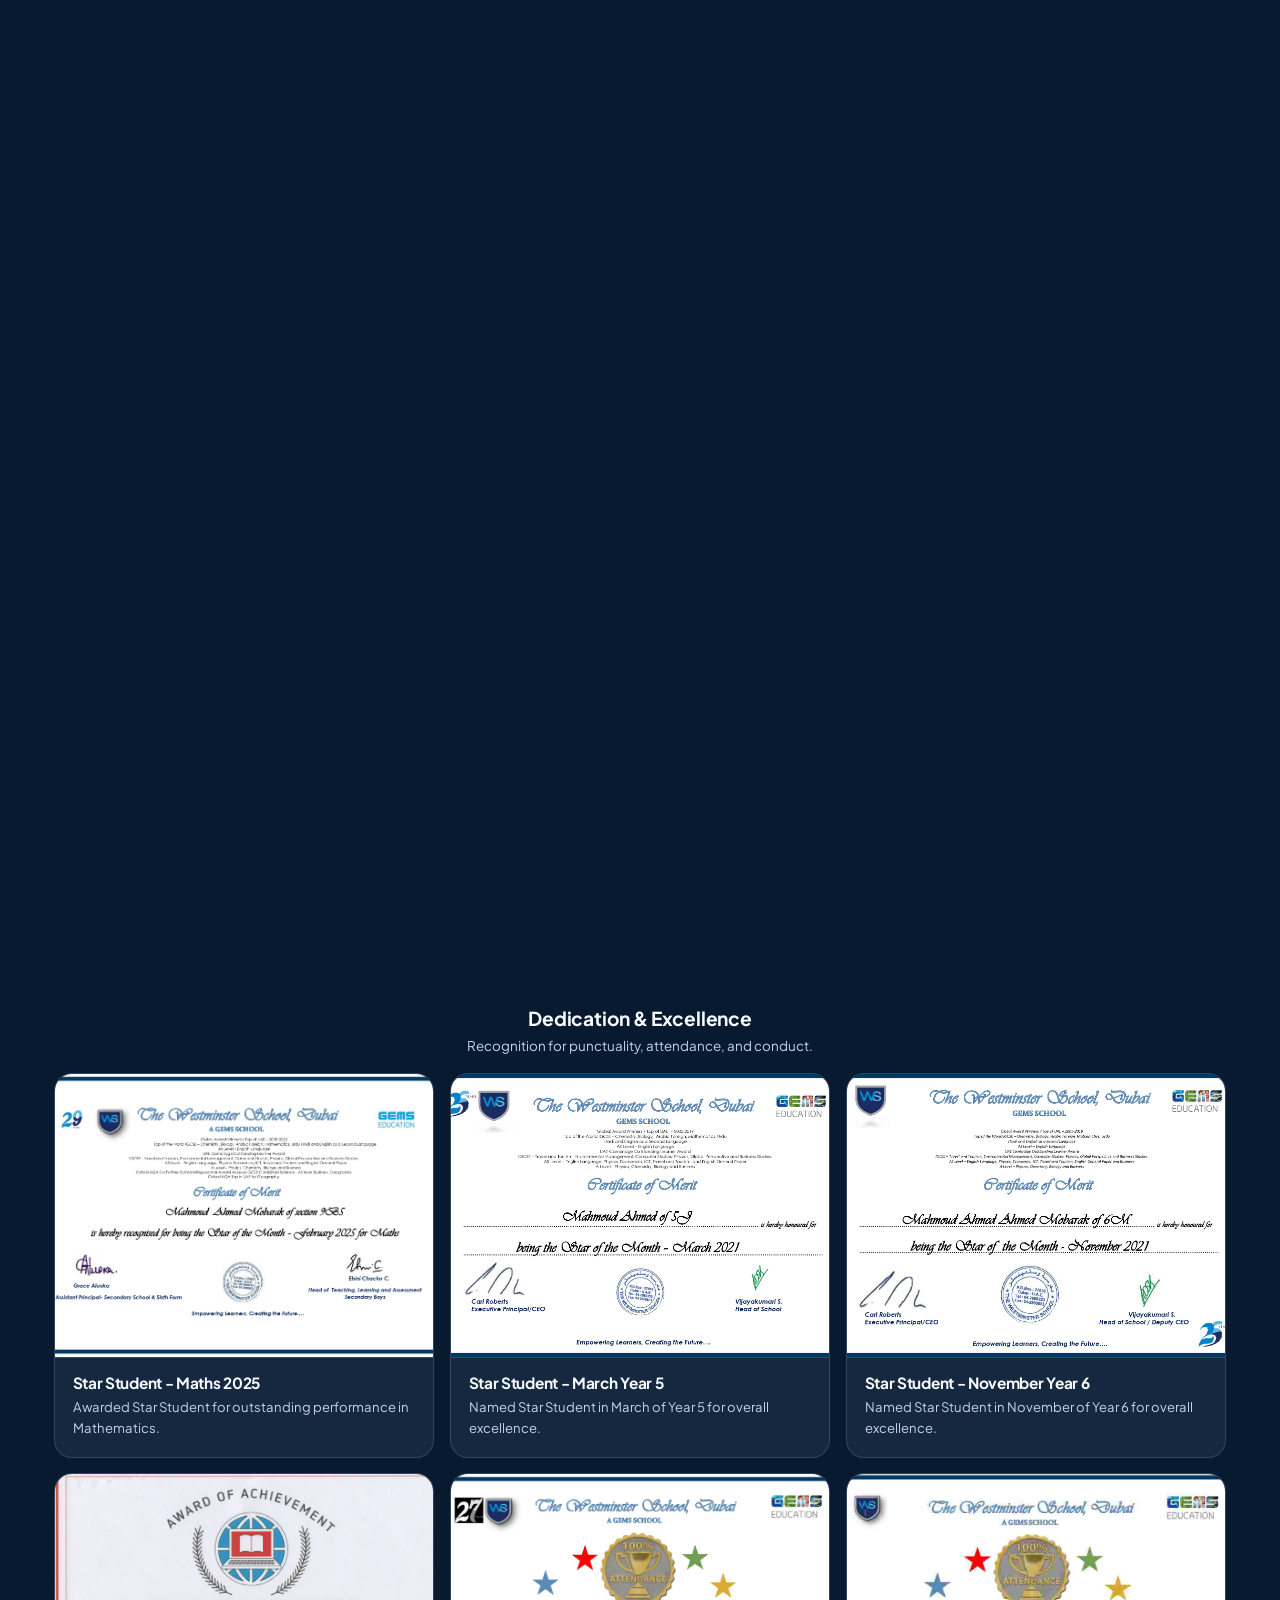
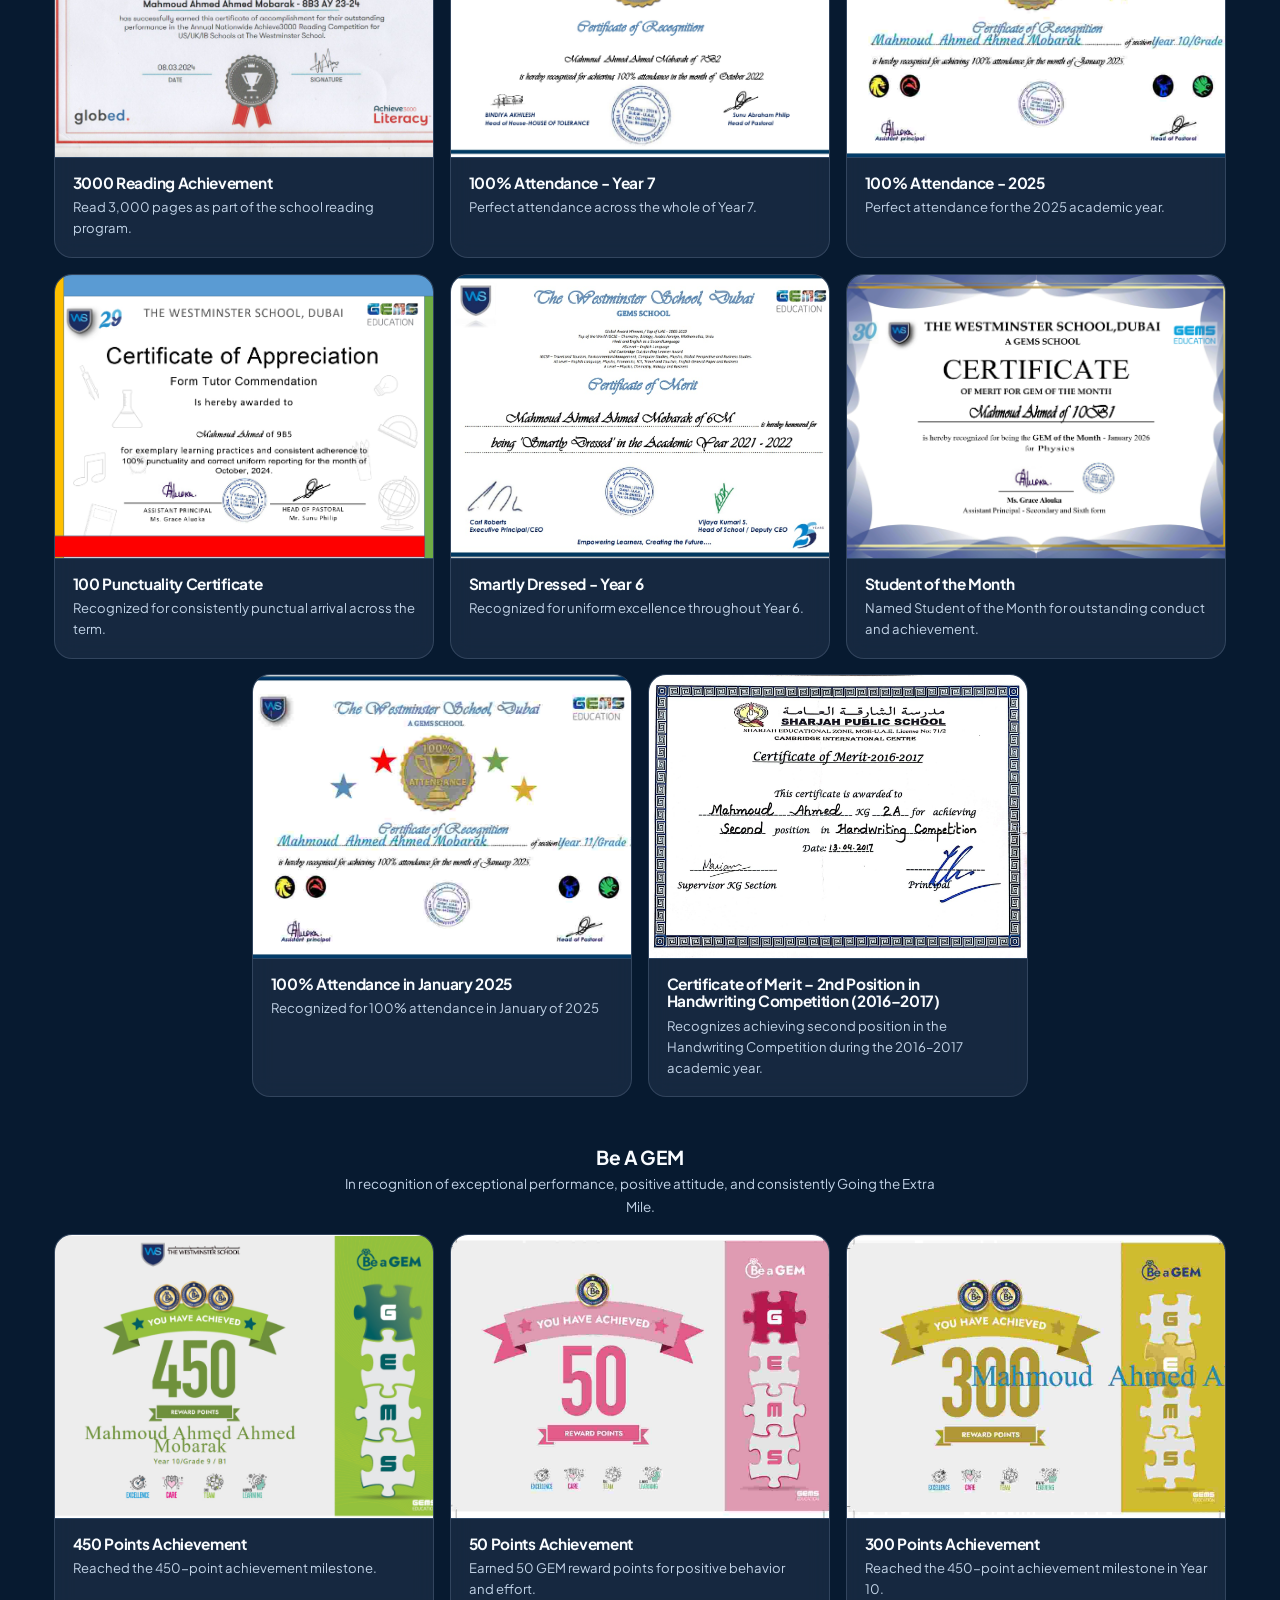
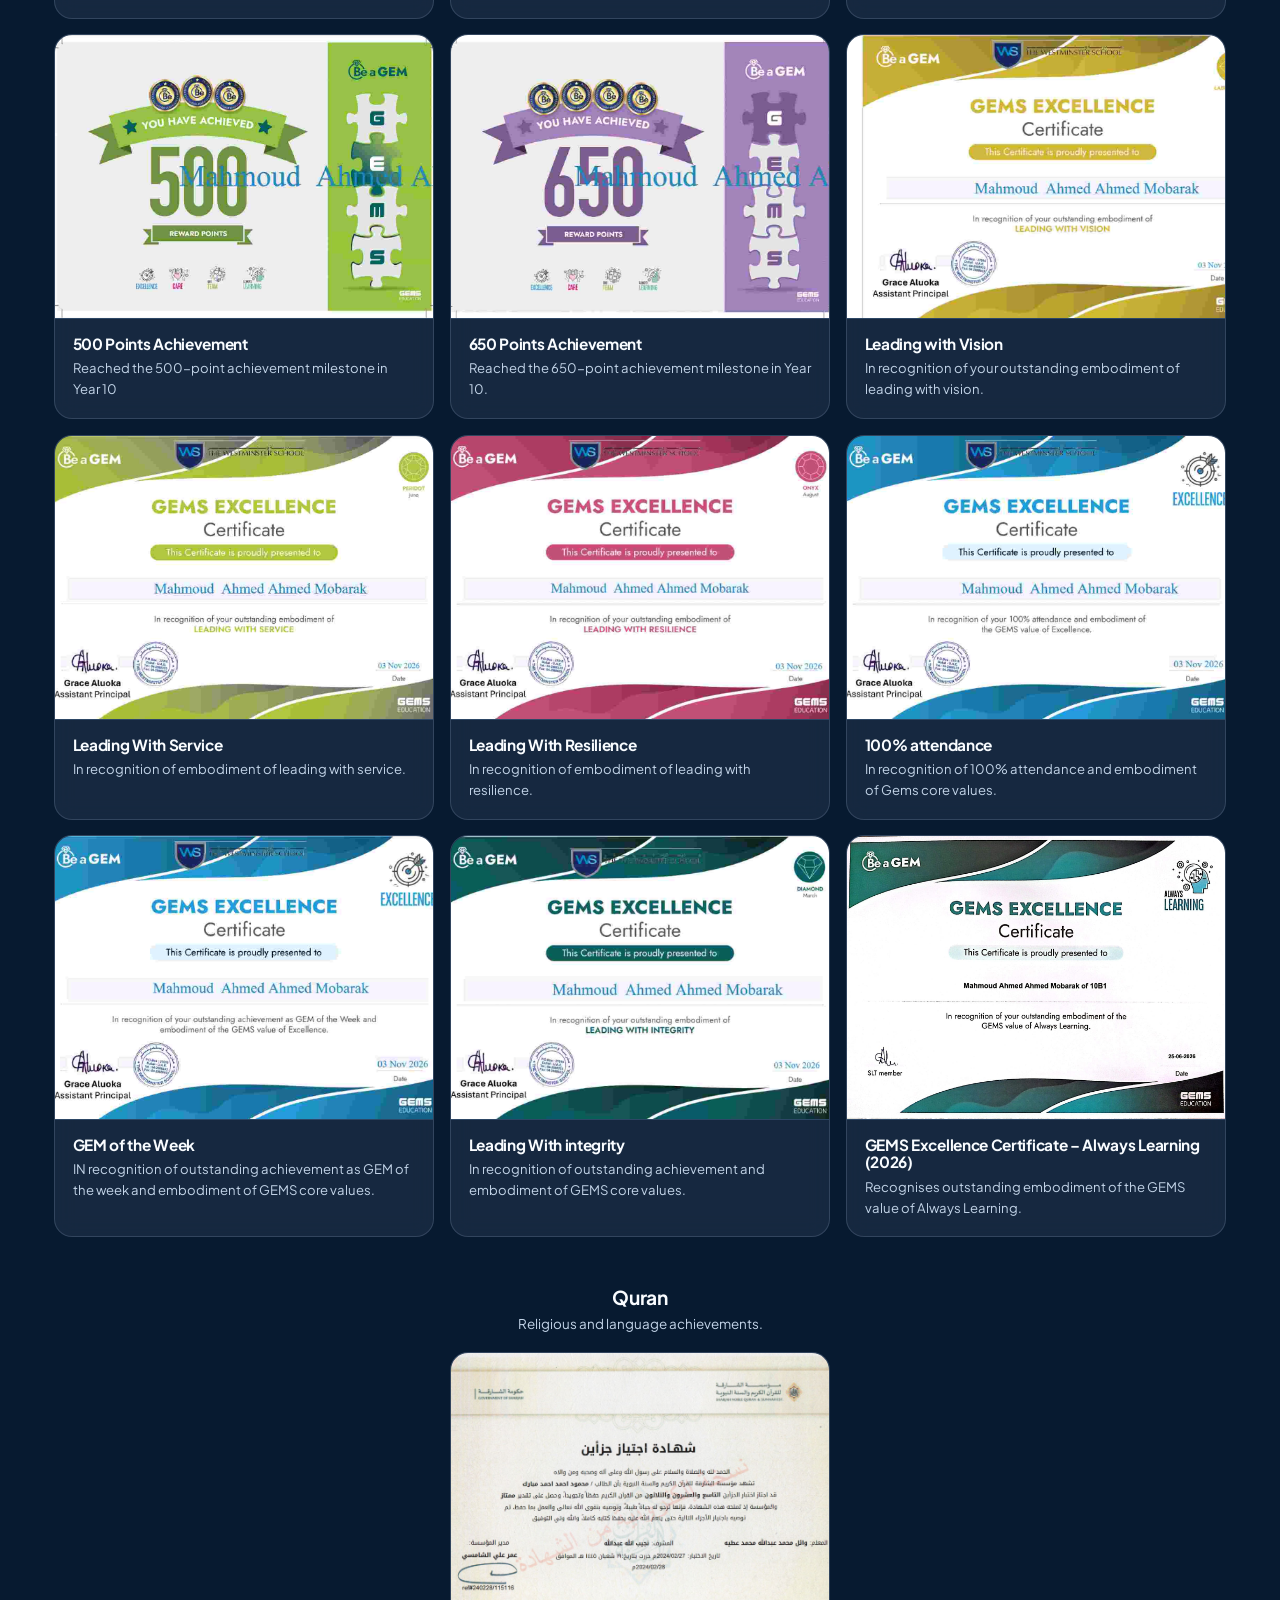
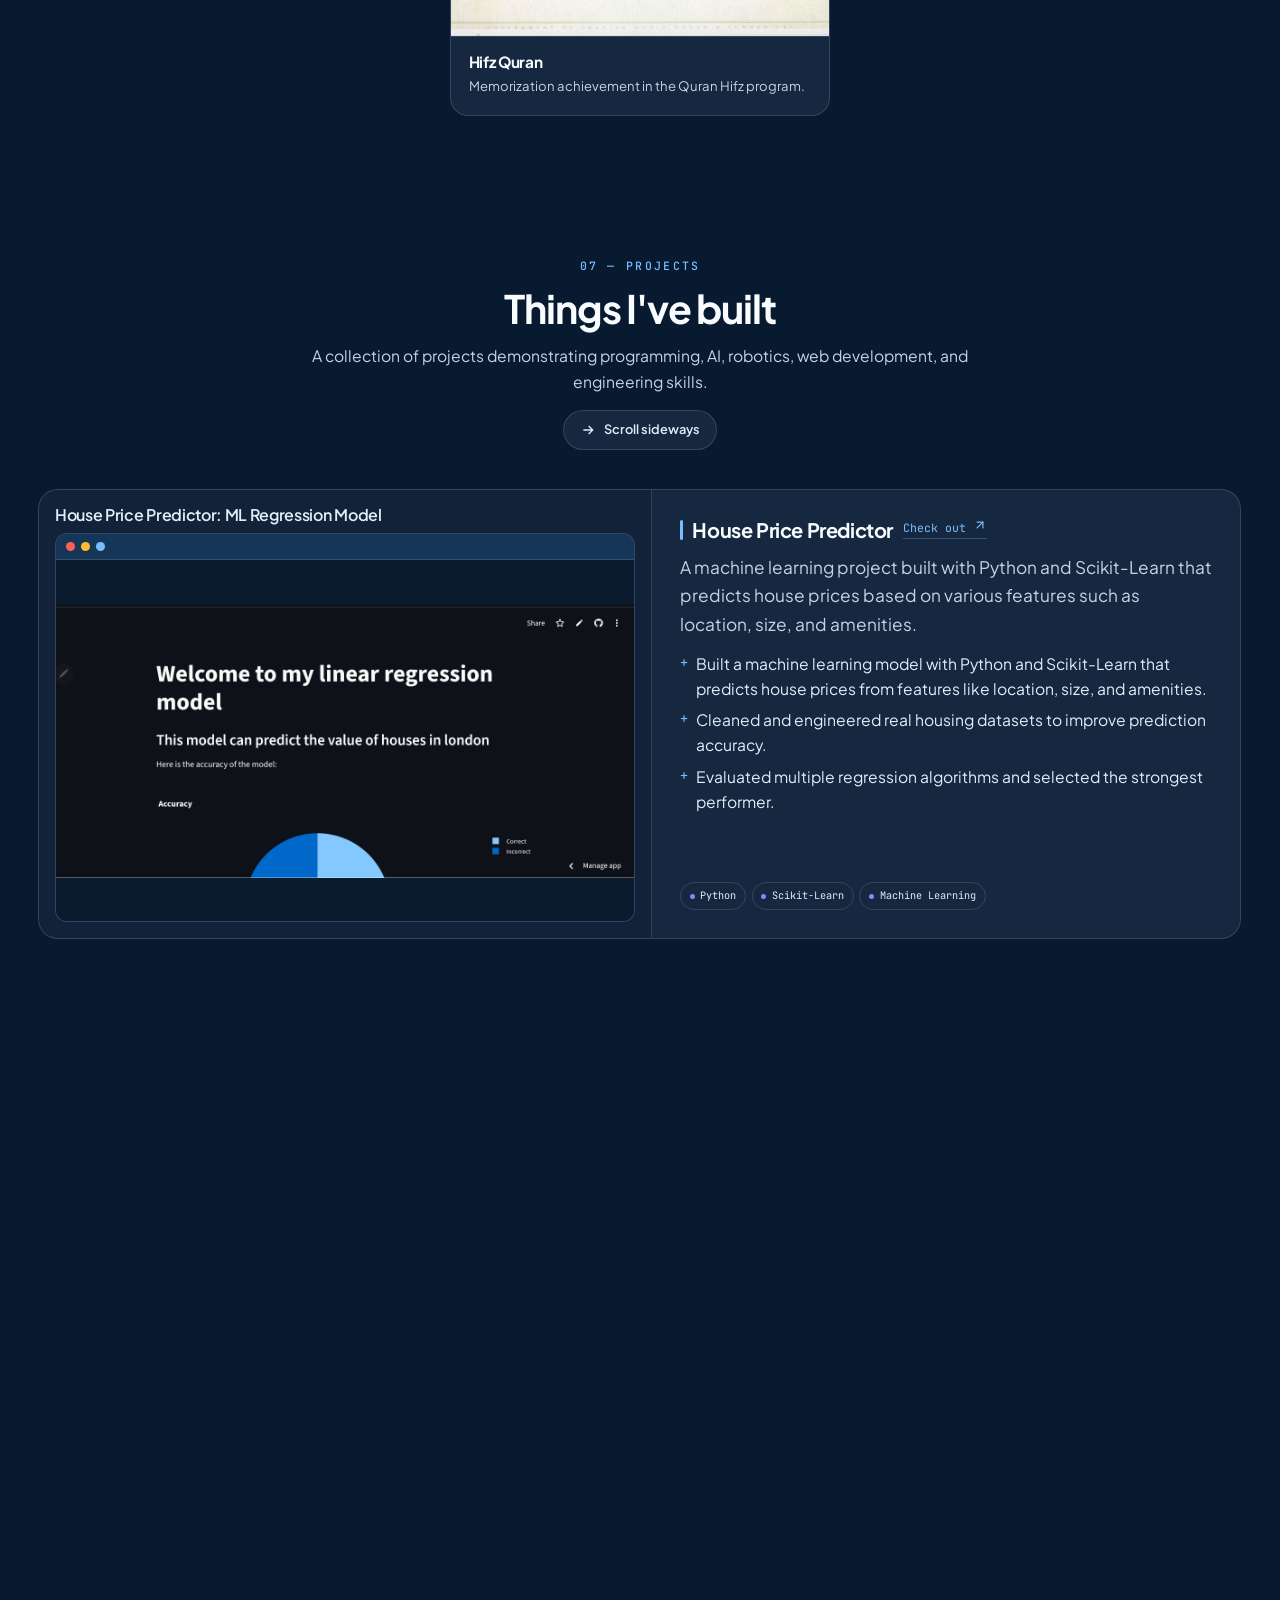
==== commit 3b217375: "Disable FormSubmit reCAPTCHA so contact messages are actually delivered A normal form post is answer" ====
--- a/index.html
+++ b/index.html
@@ -1795,6 +1795,7 @@
       <form class="contact-form" id="contactForm" action="https://formsubmit.co/mahmoudmobarak28.11@gmail.com" method="POST" target="contactSink" data-contact-email="mahmoudmobarak28.11@gmail.com">
         <input type="hidden" name="_subject" value="New message from your portfolio">
         <input type="hidden" name="_template" value="table">
+        <input type="hidden" name="_captcha" value="false">
         <input type="hidden" name="_autoresponse" value="Hi, this is an automatic confirmation that Mahmoud received your message through his portfolio. He will read it and reply to this email address as soon as he can. A copy of what you sent is included below.">
         <input type="text" name="_honey" style="display:none" tabindex="-1" autocomplete="off" aria-hidden="true">
         <div class="input-group">
@@ -1805,7 +1806,7 @@
         <input type="text" name="subject" placeholder="Subject" aria-label="Subject" required>
         <textarea name="message" rows="5" placeholder="Your message" aria-label="Your message" required></textarea>
         <button type="submit" class="submit-btn">Send message</button>
-        <p class="form-note">Your message comes straight to my inbox, and you'll get a confirmation copy by email.</p>
+        <p class="form-note">Your message comes straight to my inbox. I'll reply to the email address you leave here.</p>
       </form>
       <iframe name="contactSink" id="contactSink" title="Contact form delivery" style="position:absolute;left:-9999px;top:0;width:1px;height:1px;border:0;visibility:hidden" aria-hidden="true" tabindex="-1"></iframe>
     </div>
@@ -1848,7 +1849,7 @@
   </div>
 </div>
 
-<script src="script.js?v=11"></script>
+<script src="script.js?v=12"></script>
 
 </body>
 </html>
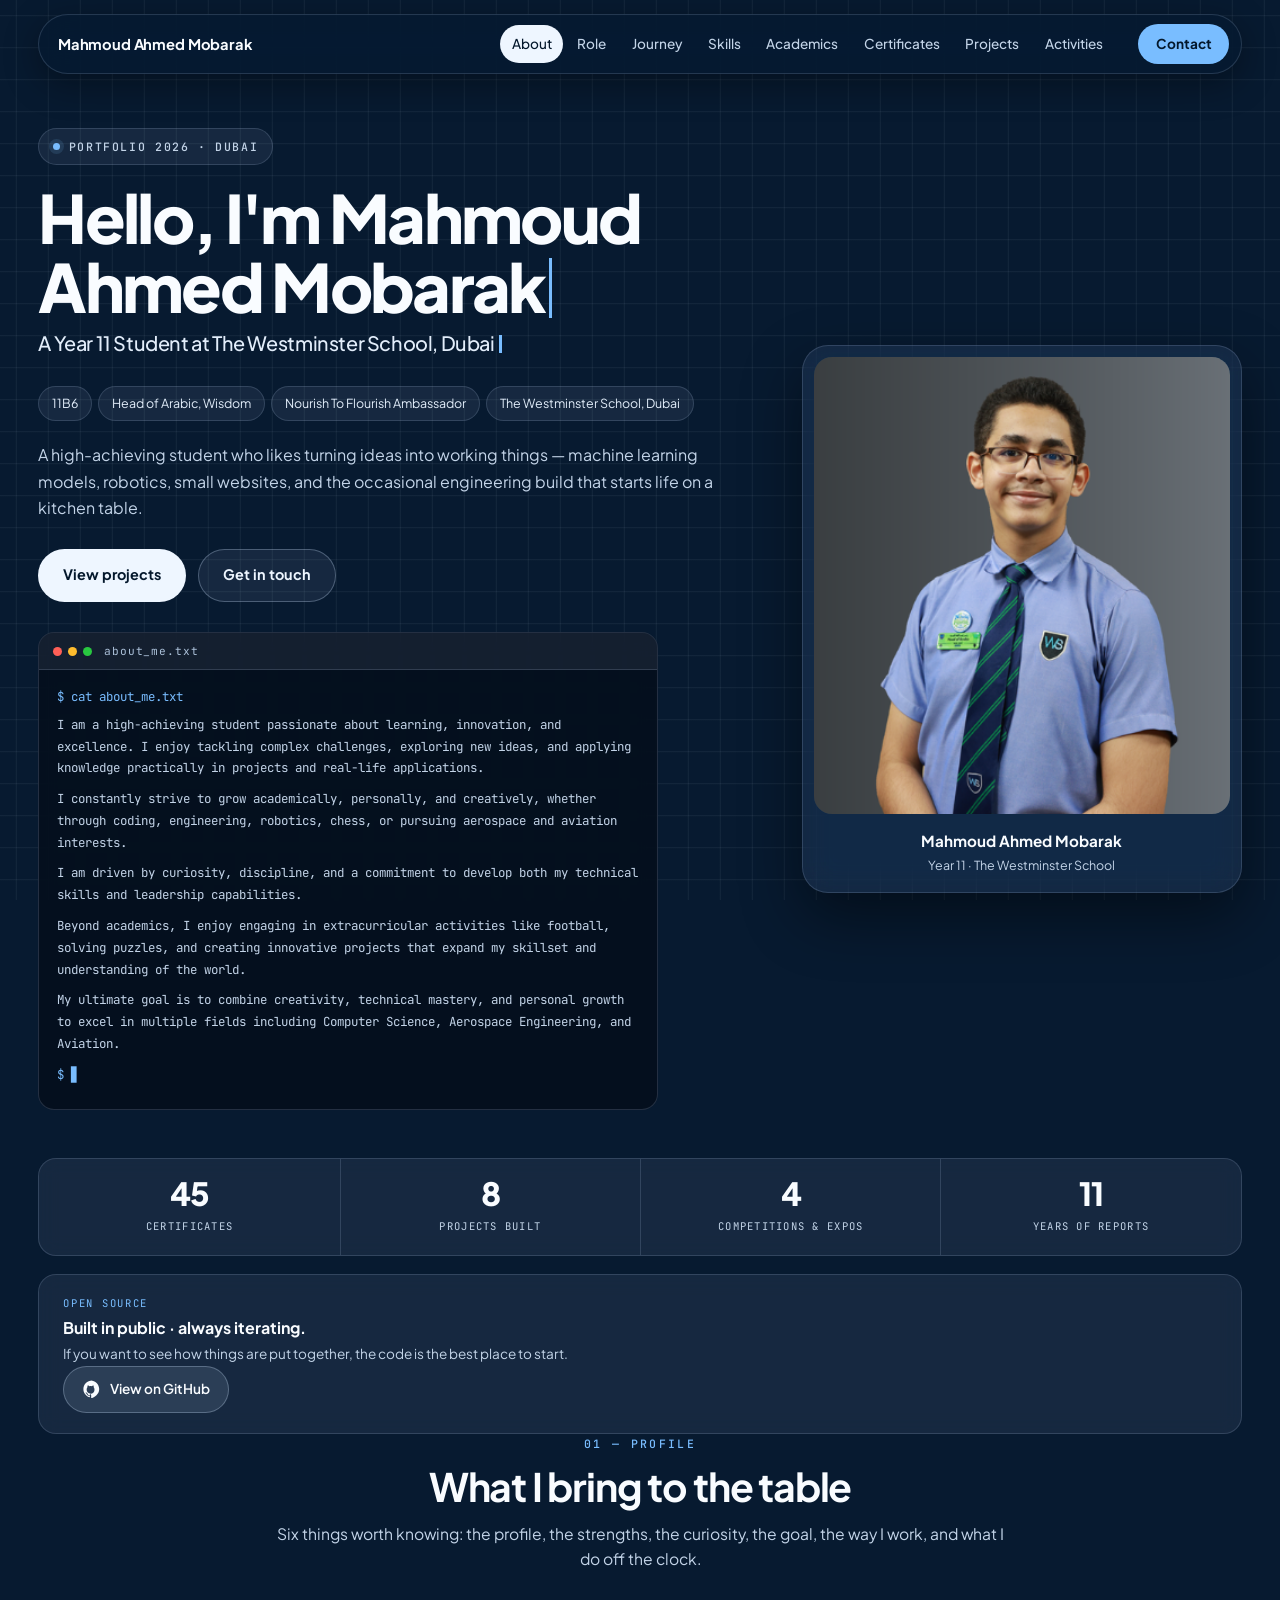
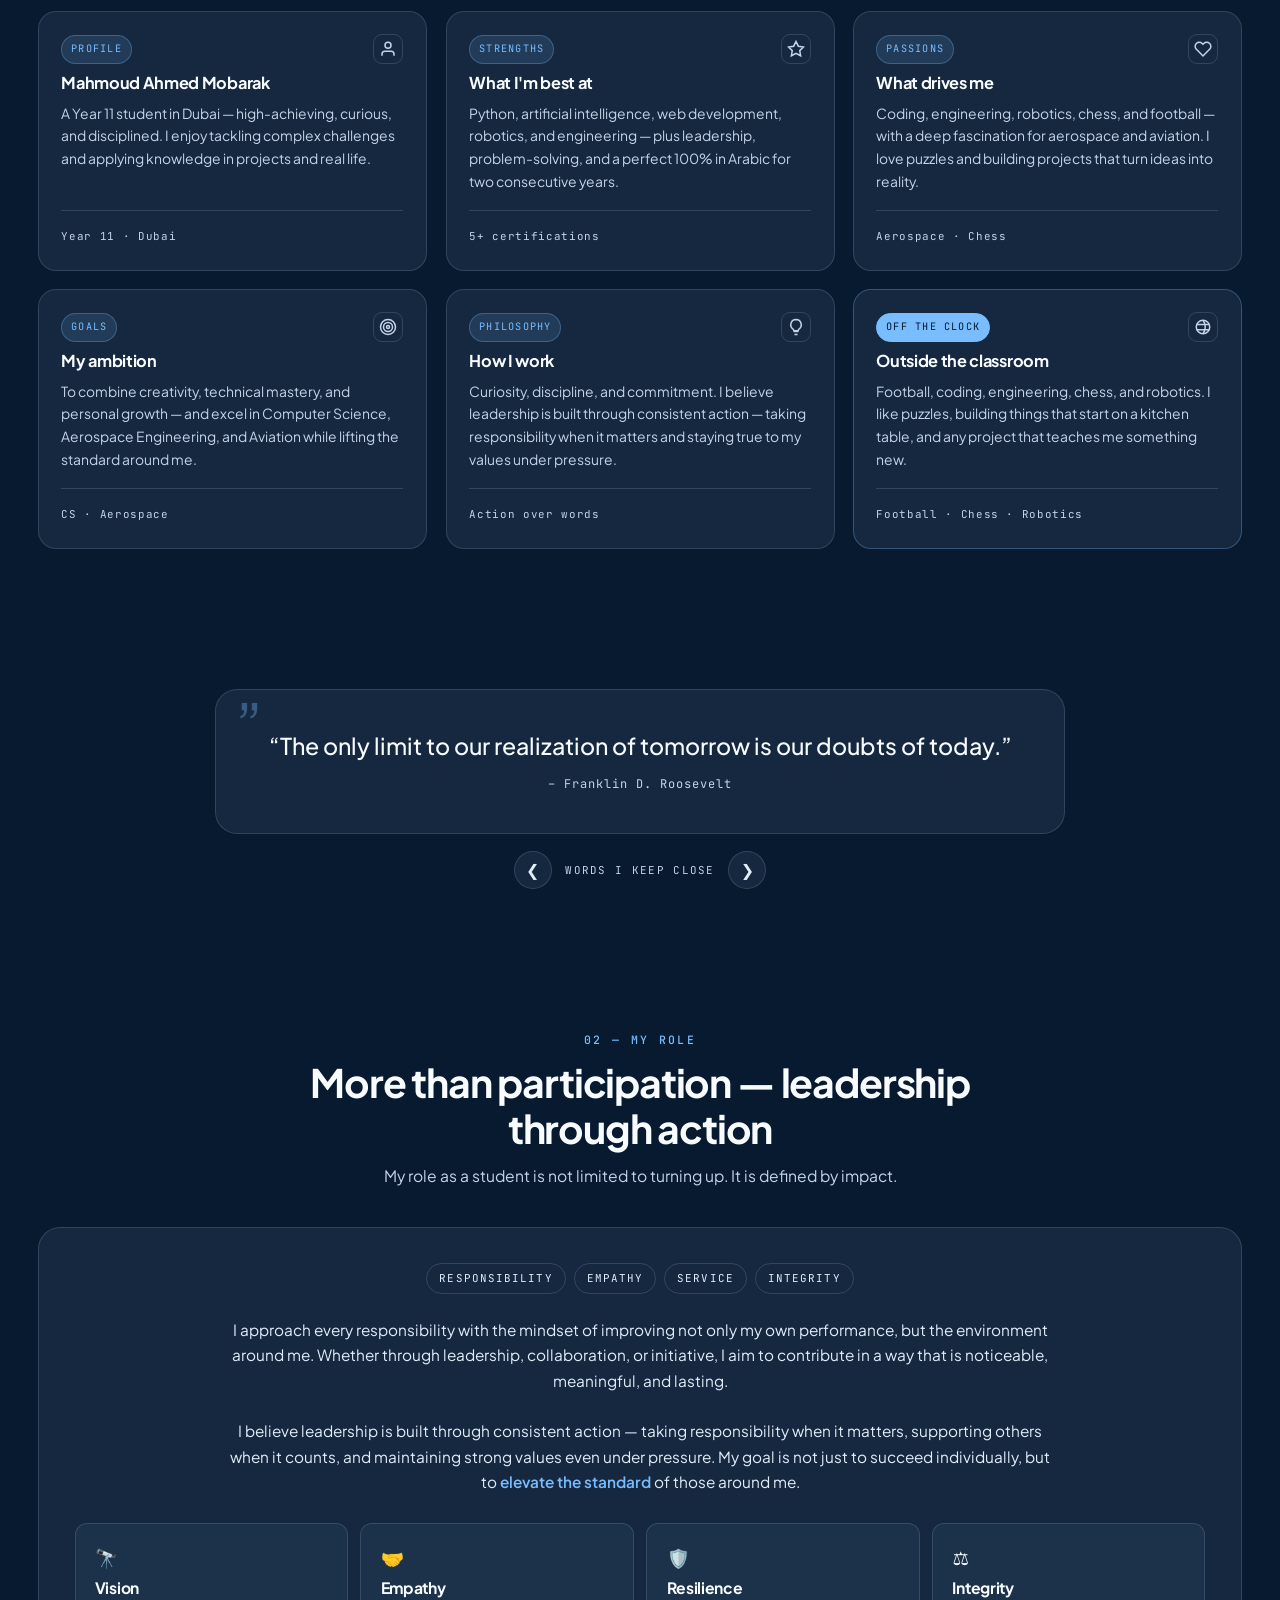
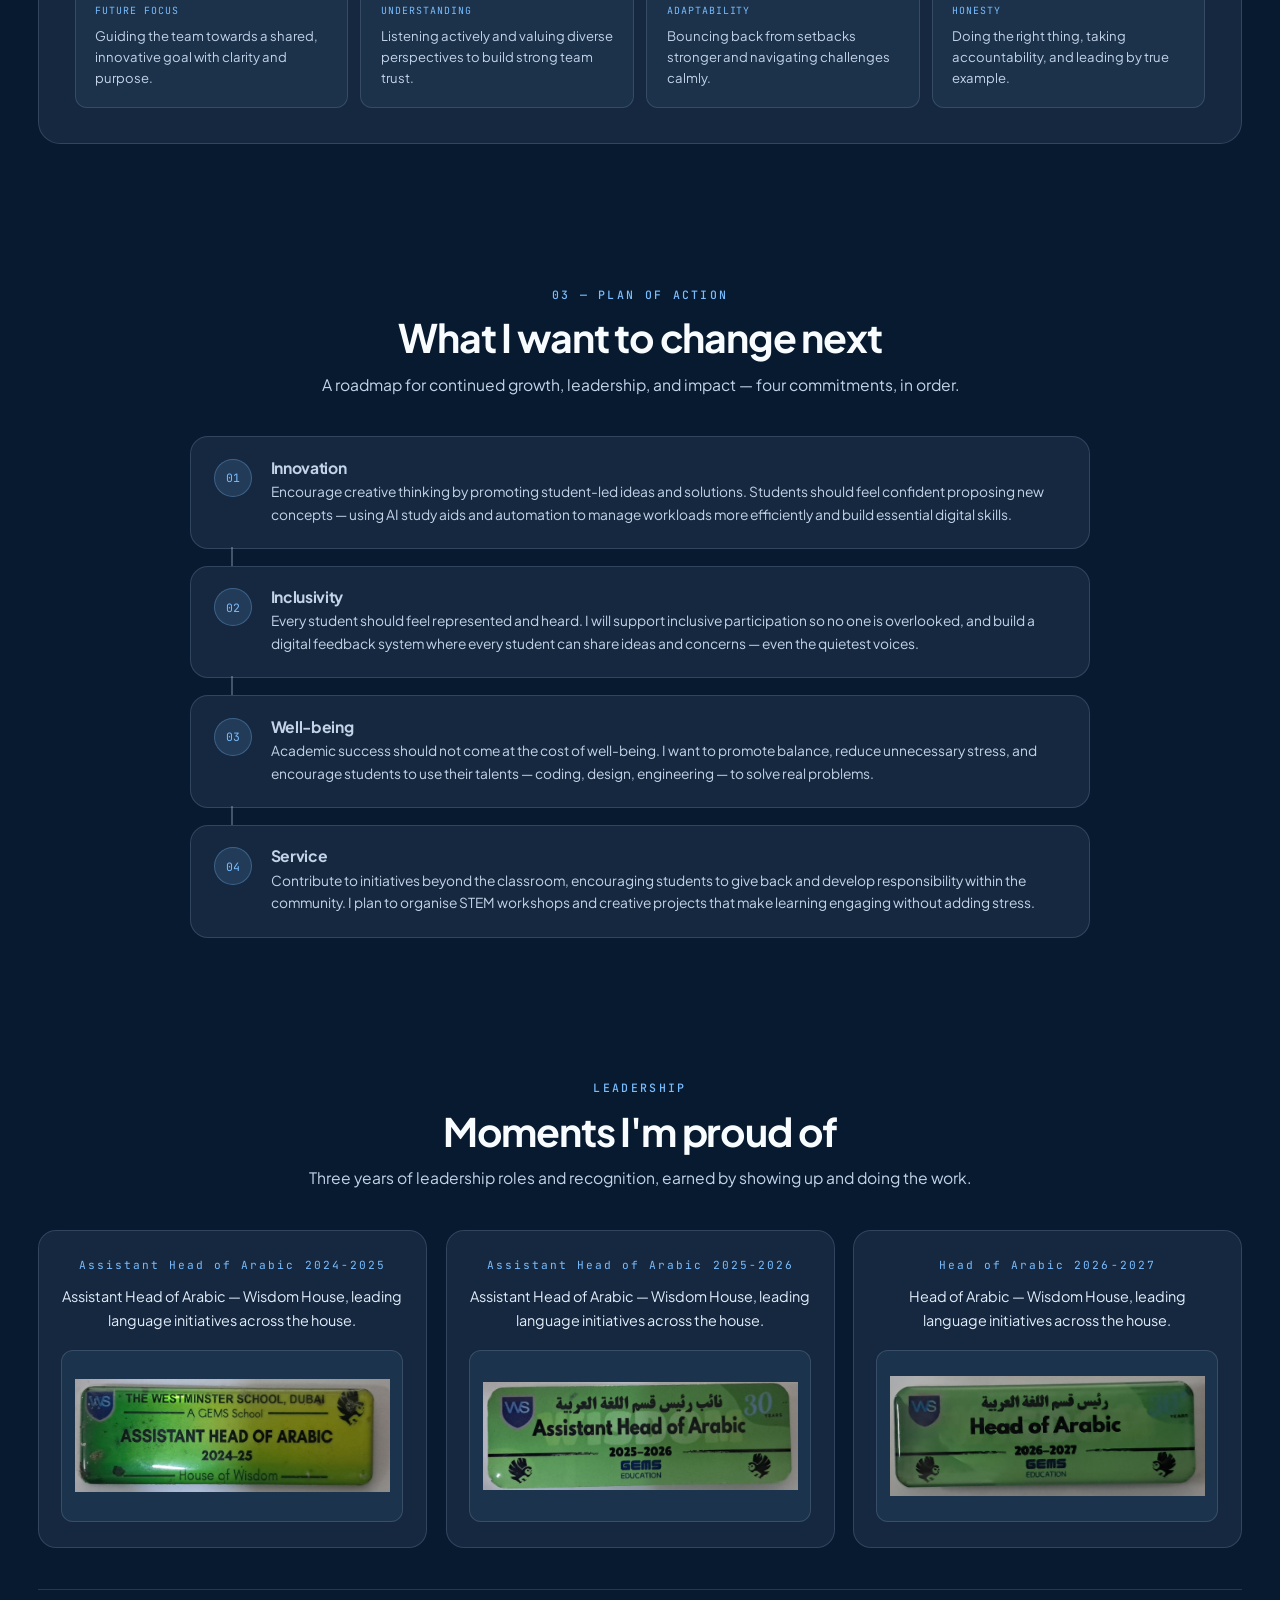
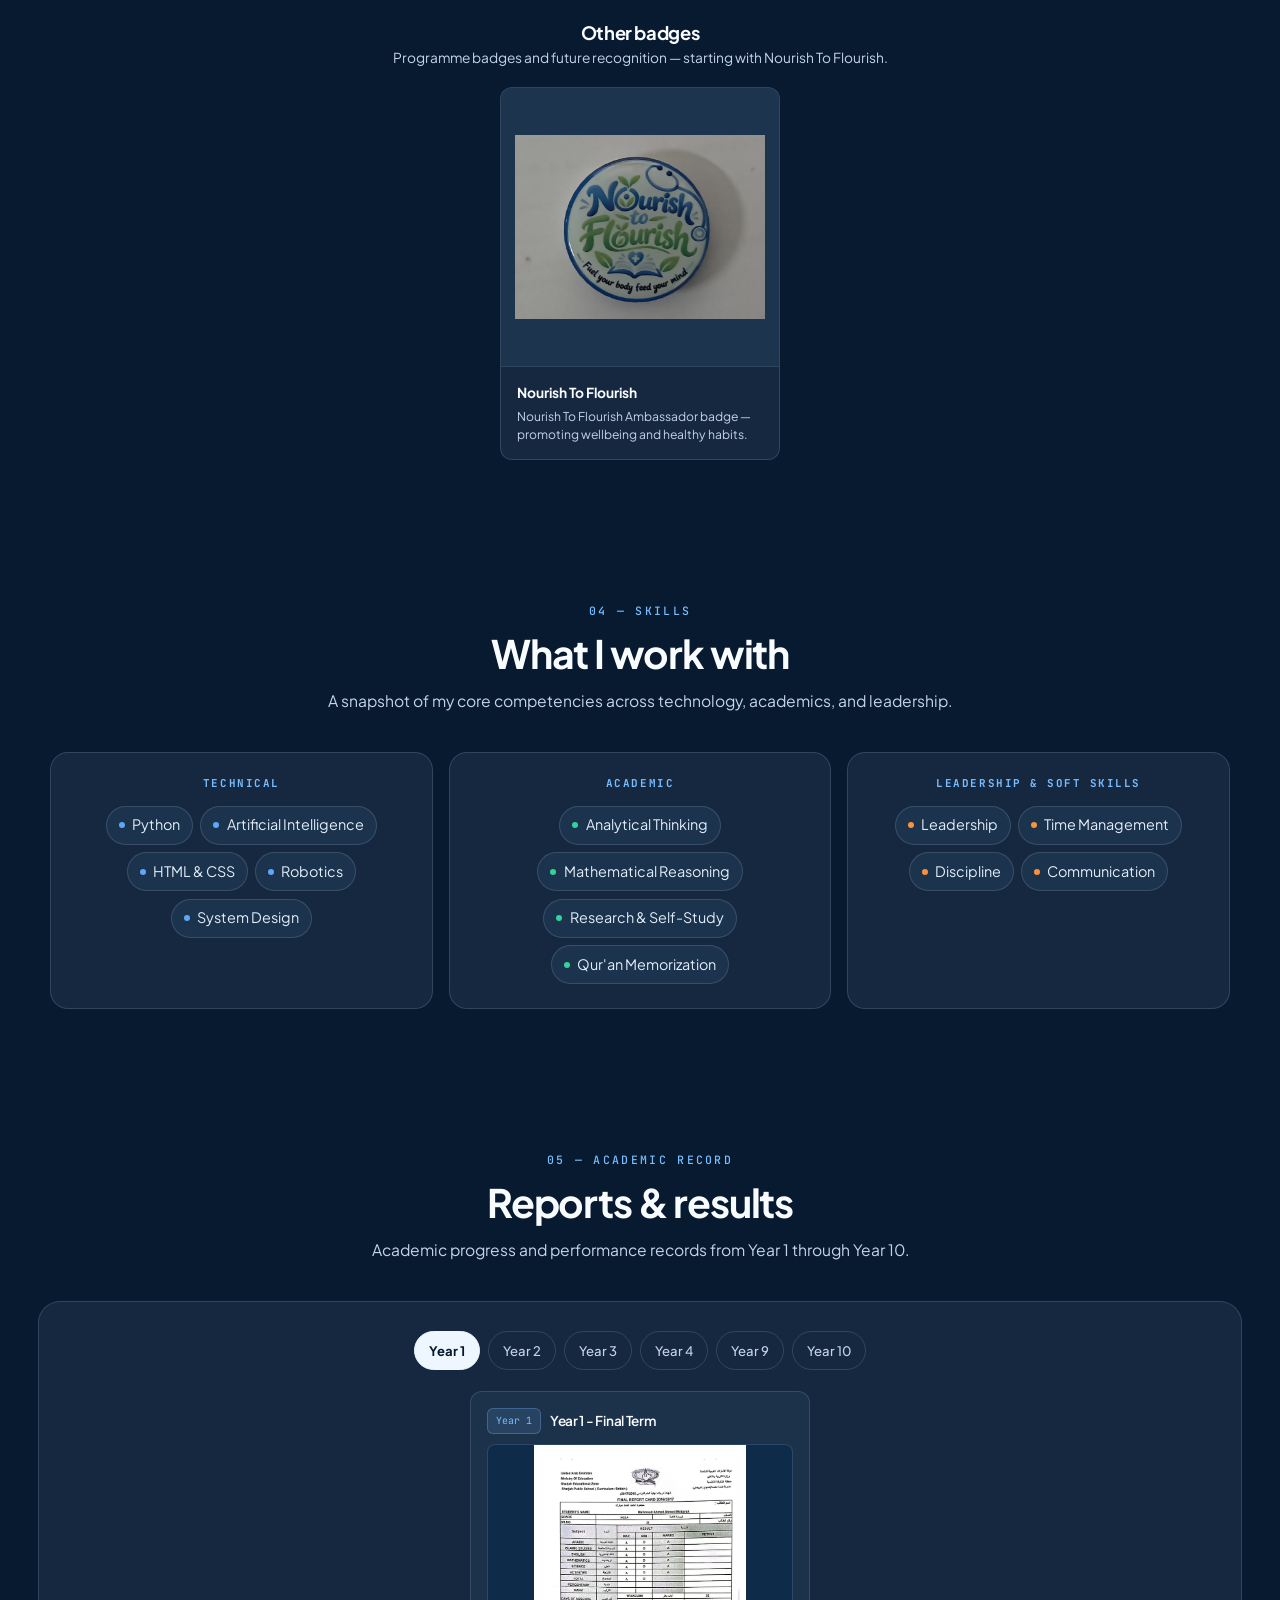
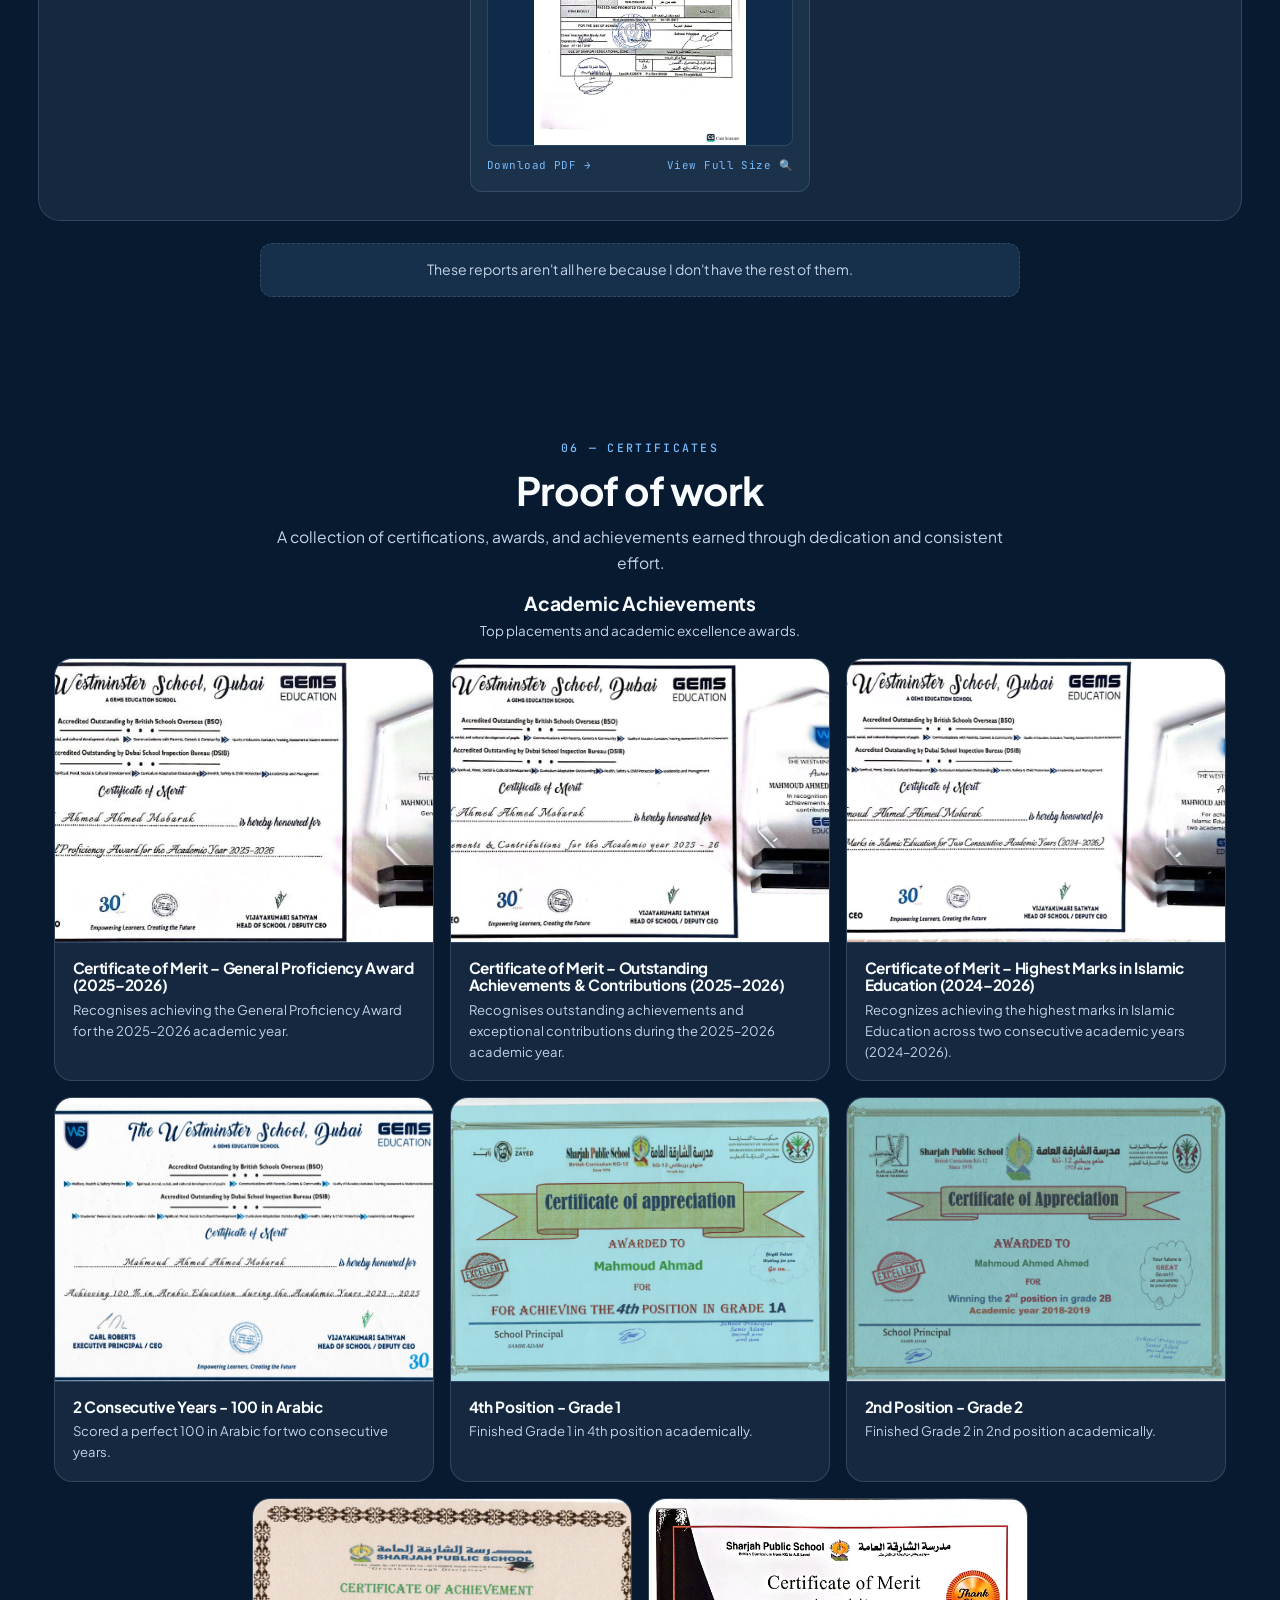
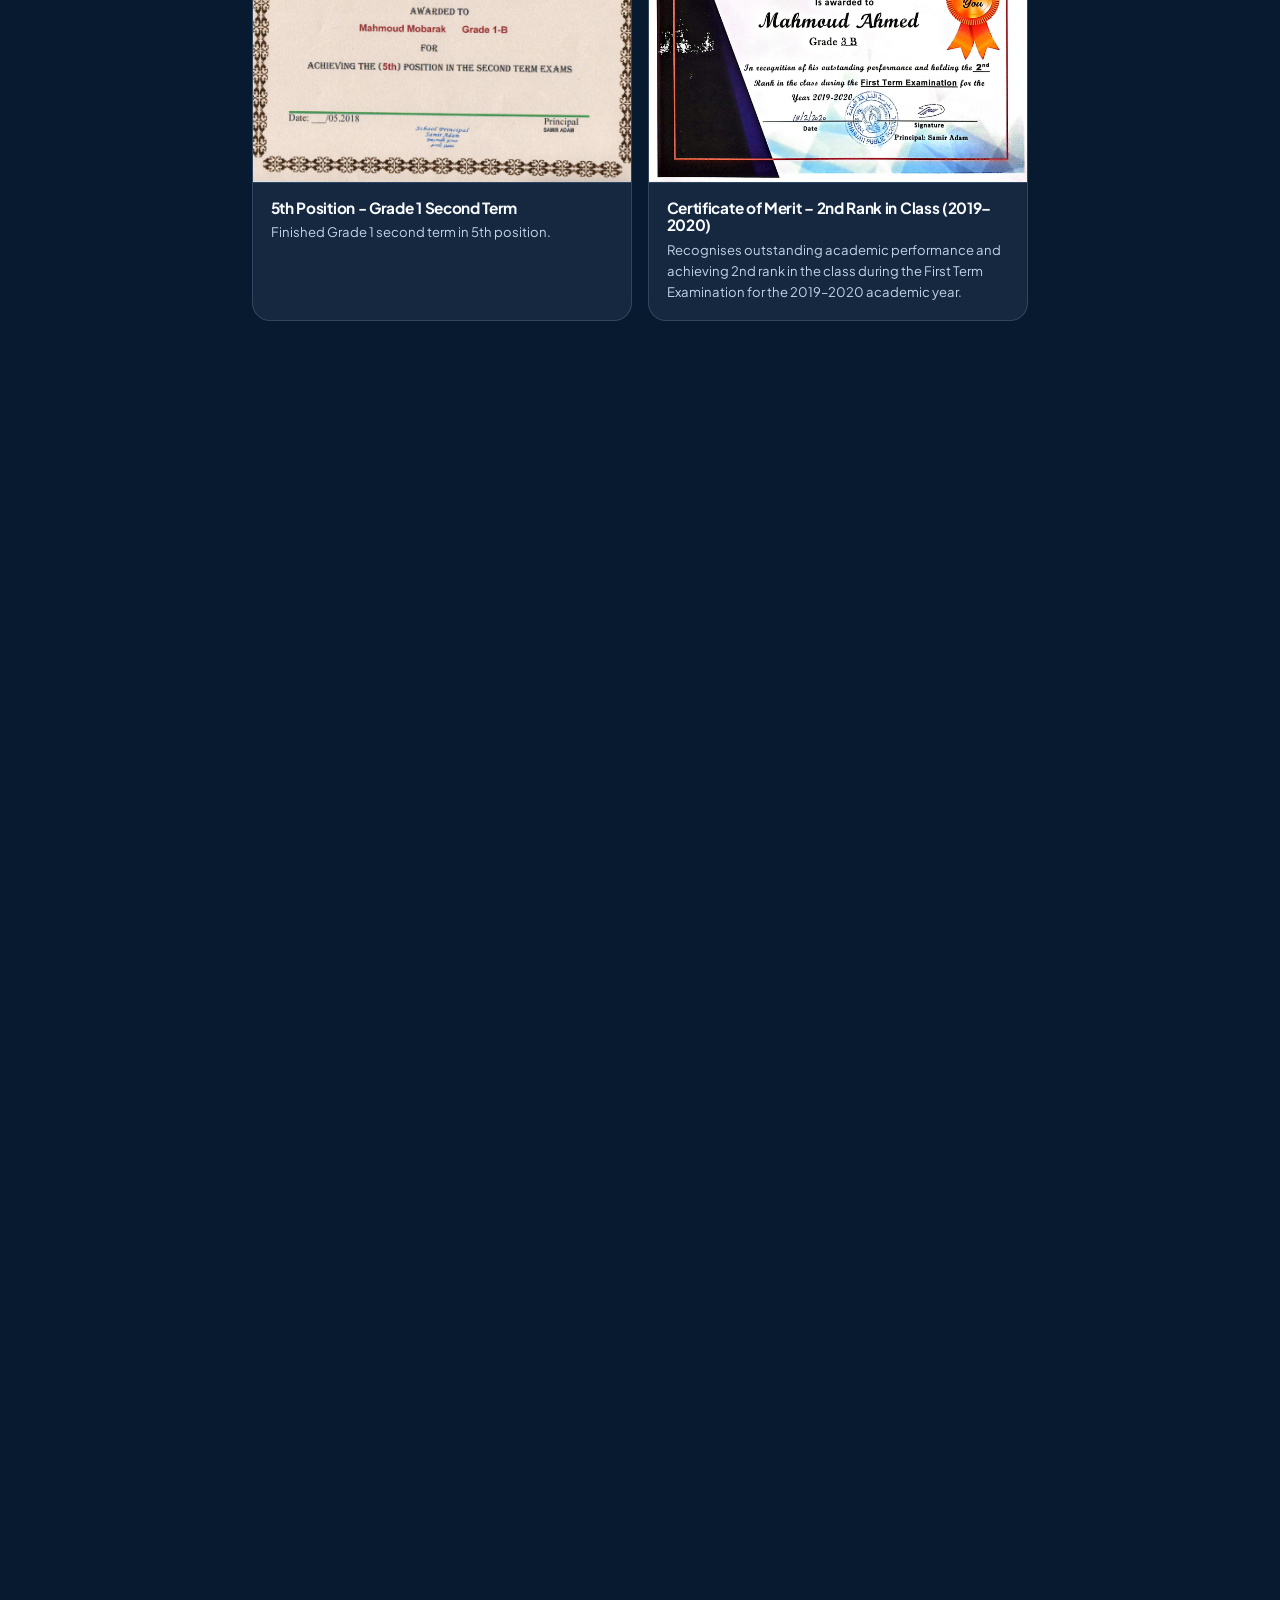
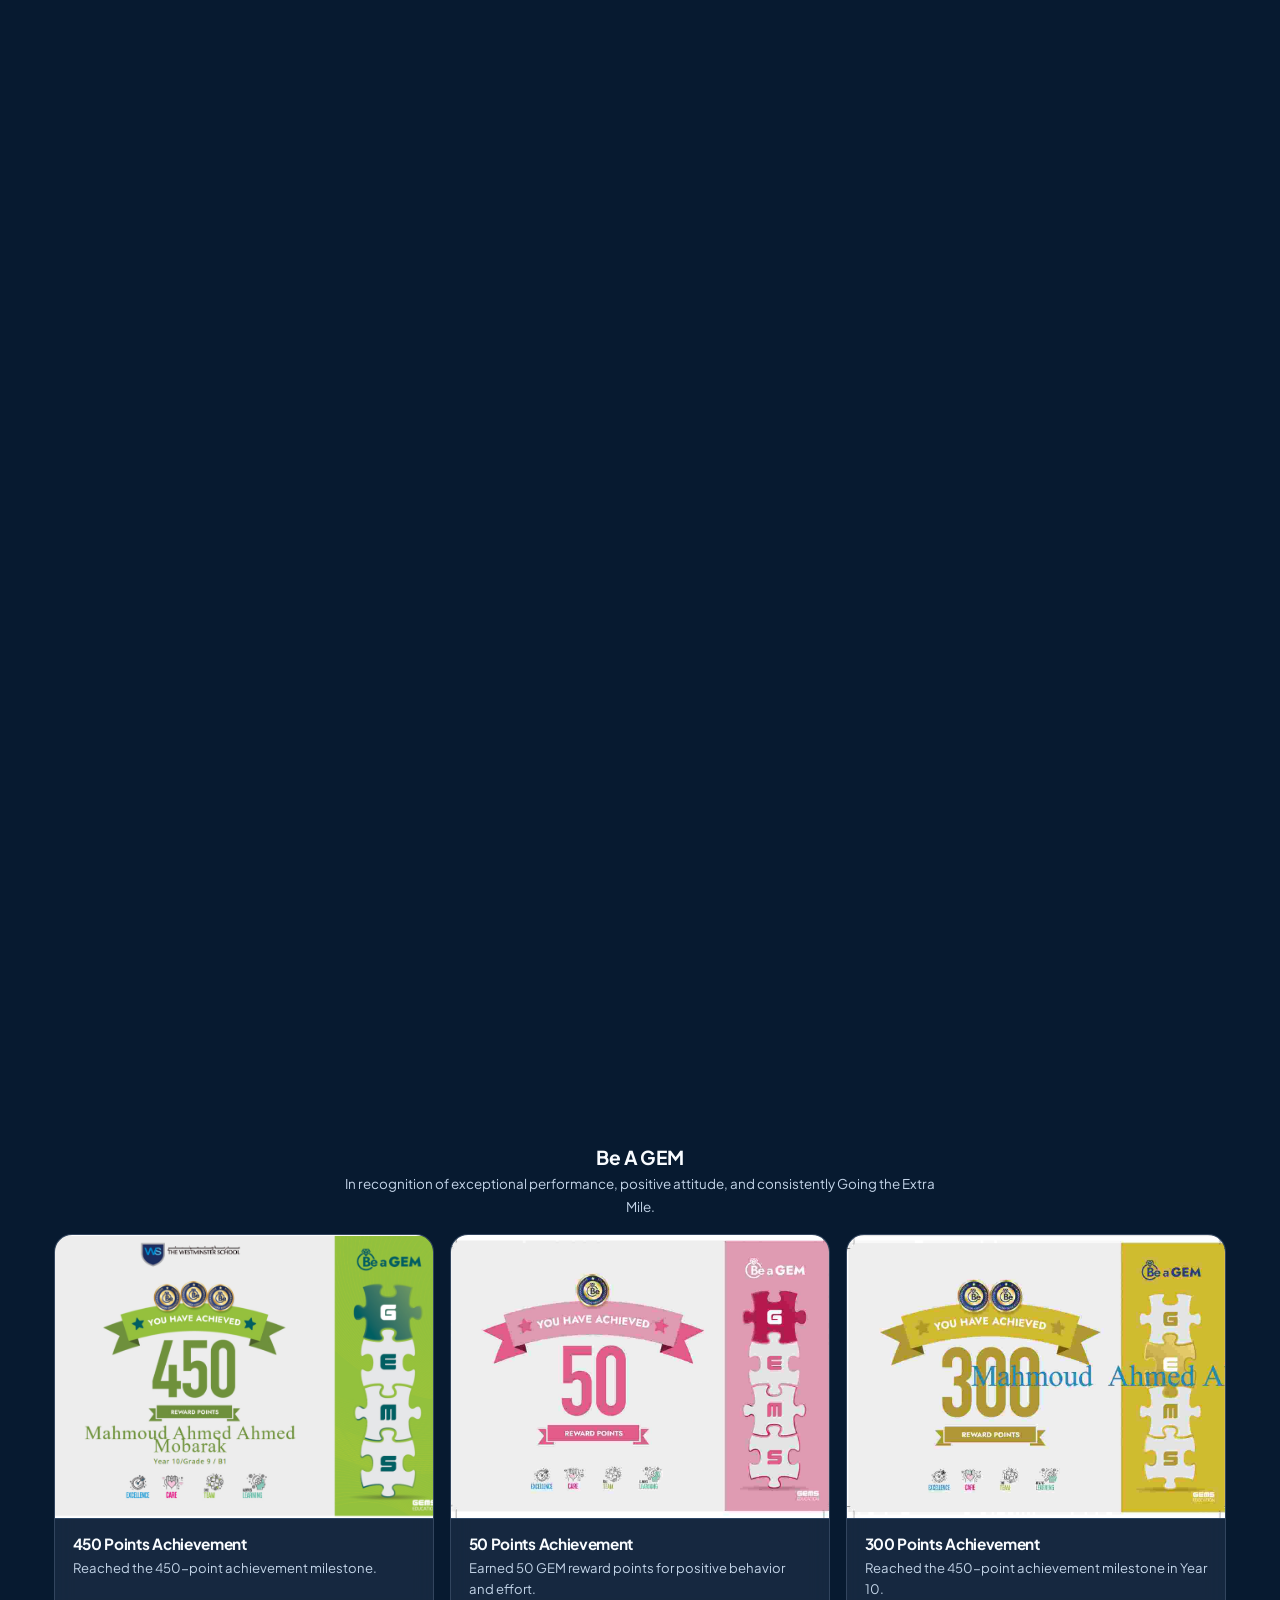
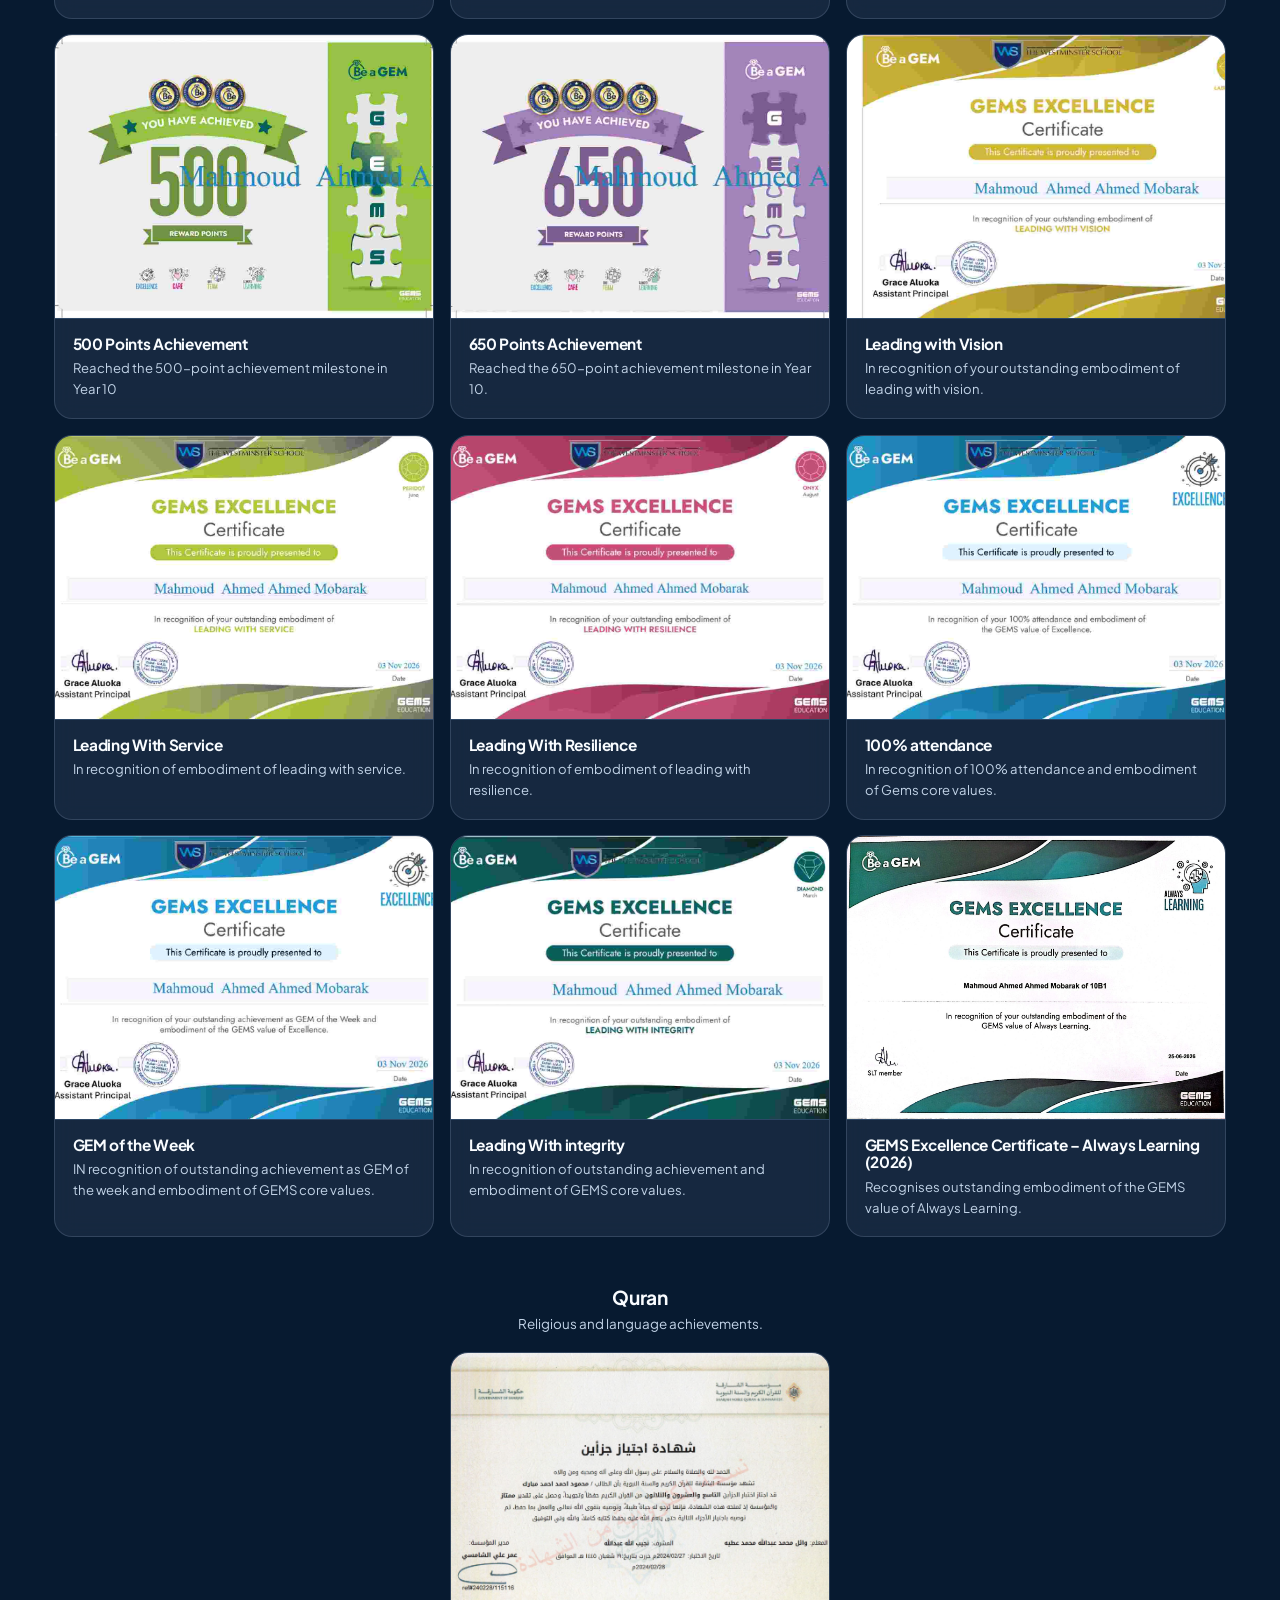
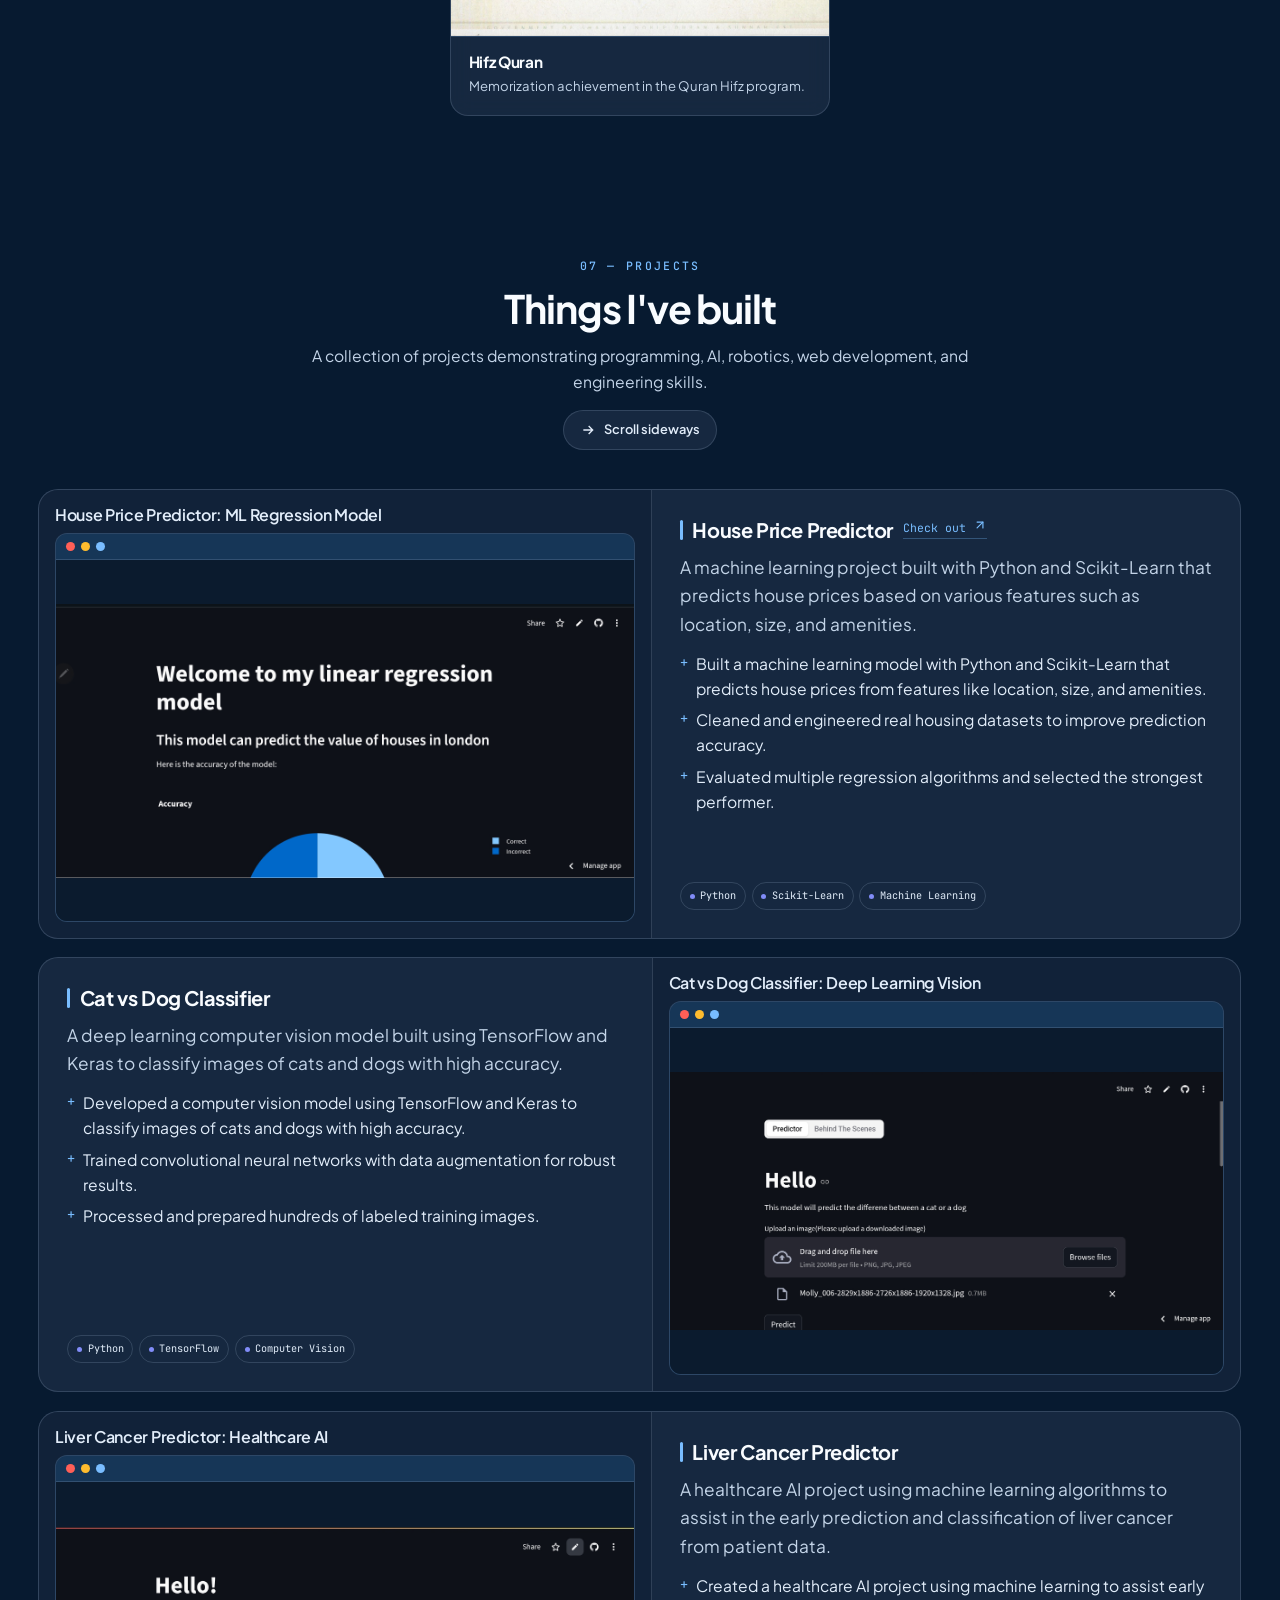
==== commit 421dfe11: "Auto update via admin panel" ====
--- a/index.html
+++ b/index.html
@@ -201,6 +201,8 @@
           
           
           
+          
+          
           <p class="bash-out">I am a high-achieving student passionate about learning, innovation, and excellence. I enjoy tackling complex challenges, exploring new ideas, and applying knowledge practically in projects and real-life applications.</p>
           <p class="bash-out">I constantly strive to grow academically, personally, and creatively, whether through coding, engineering, robotics, chess, or pursuing aerospace and aviation interests.</p>
           <p class="bash-out">I am driven by curiosity, discipline, and a commitment to develop both my technical skills and leadership capabilities.</p>
@@ -757,7 +759,7 @@
       <p class="academics-intro">A collection of certifications, awards, and achievements earned through dedication and consistent effort.</p>
     </div>
 
-                                                                                                                                                                                                                                                                                                                                                                                                    <div class="cert-category reveal">
+                                                                                                                                                                                                                                                                                                                                                                                                            <div class="cert-category reveal">
       <h2 class="section-title">Academic Achievements</h2>
       <p class="category-desc">Top placements and academic excellence awards.</p>
       <div class="cert-grid">
@@ -1626,6 +1628,8 @@
     
     
     
+    
+    
     <div class="extra-grid">
       <div class="extra-card reveal">
         <figure class="extra-photo">
@@ -1792,11 +1796,10 @@
       </div>
       </div>
 
-      <form class="contact-form" id="contactForm" action="https://formsubmit.co/mahmoudmobarak28.11@gmail.com" method="POST" target="contactSink" data-contact-email="mahmoudmobarak28.11@gmail.com">
+      <form class="contact-form" id="contactForm" action="https://formsubmit.co/mahmoudmobarak28.11@gmail.com" method="POST" target="contactSink" data-contact-email="mahmoudmobarak28.11@gmail.com" data-emailjs-public-key="wFE7Ll5cDKSxM4Zfs" data-emailjs-service-id="service_33ex4ih" data-emailjs-template-id="template_j1iyn2p">
         <input type="hidden" name="_subject" value="New message from your portfolio">
         <input type="hidden" name="_template" value="table">
         <input type="hidden" name="_captcha" value="false">
-        <input type="hidden" name="_autoresponse" value="Hi, this is an automatic confirmation that Mahmoud received your message through his portfolio. He will read it and reply to this email address as soon as he can. A copy of what you sent is included below.">
         <input type="text" name="_honey" style="display:none" tabindex="-1" autocomplete="off" aria-hidden="true">
         <div class="input-group">
           <input type="text" name="firstName" placeholder="First name" aria-label="First name" autocomplete="given-name" required>
@@ -1849,7 +1852,7 @@
   </div>
 </div>
 
-<script src="script.js?v=12"></script>
+<script src="script.js?v=14"></script>
 
 </body>
 </html>
